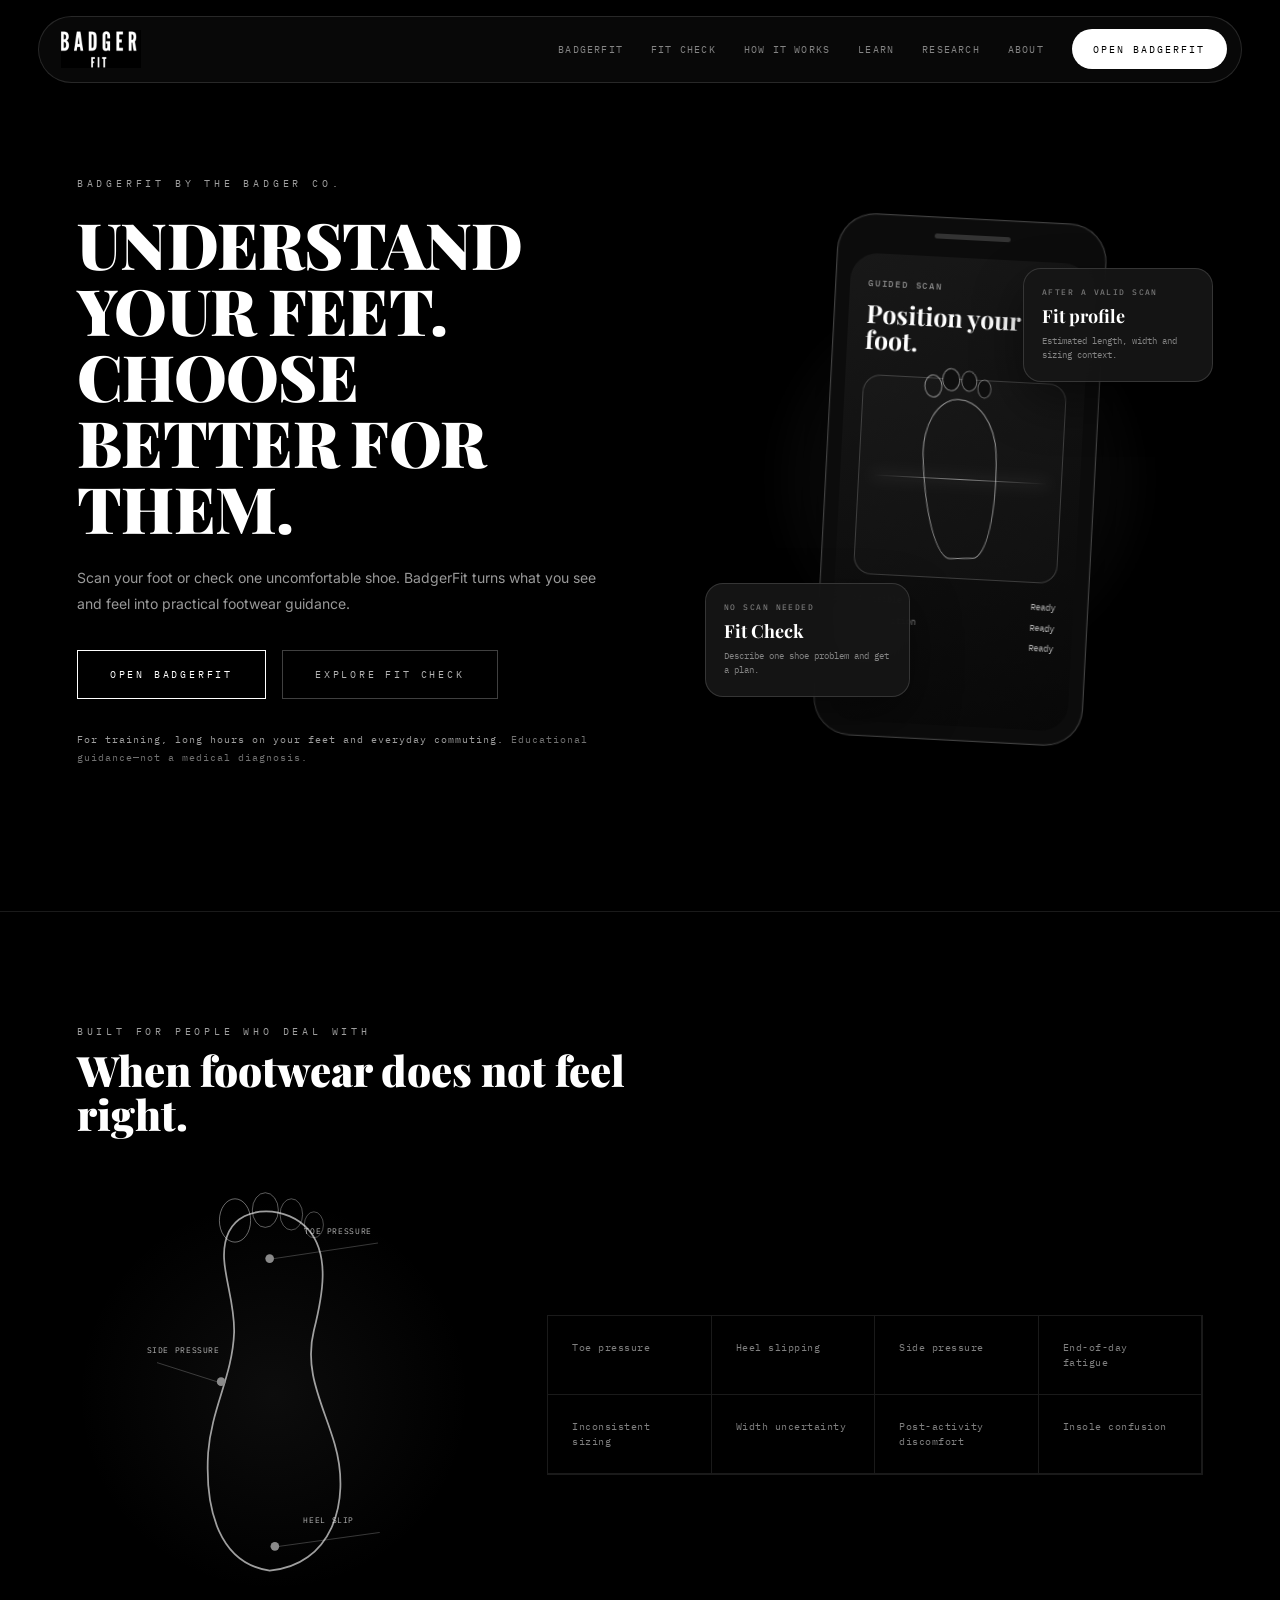
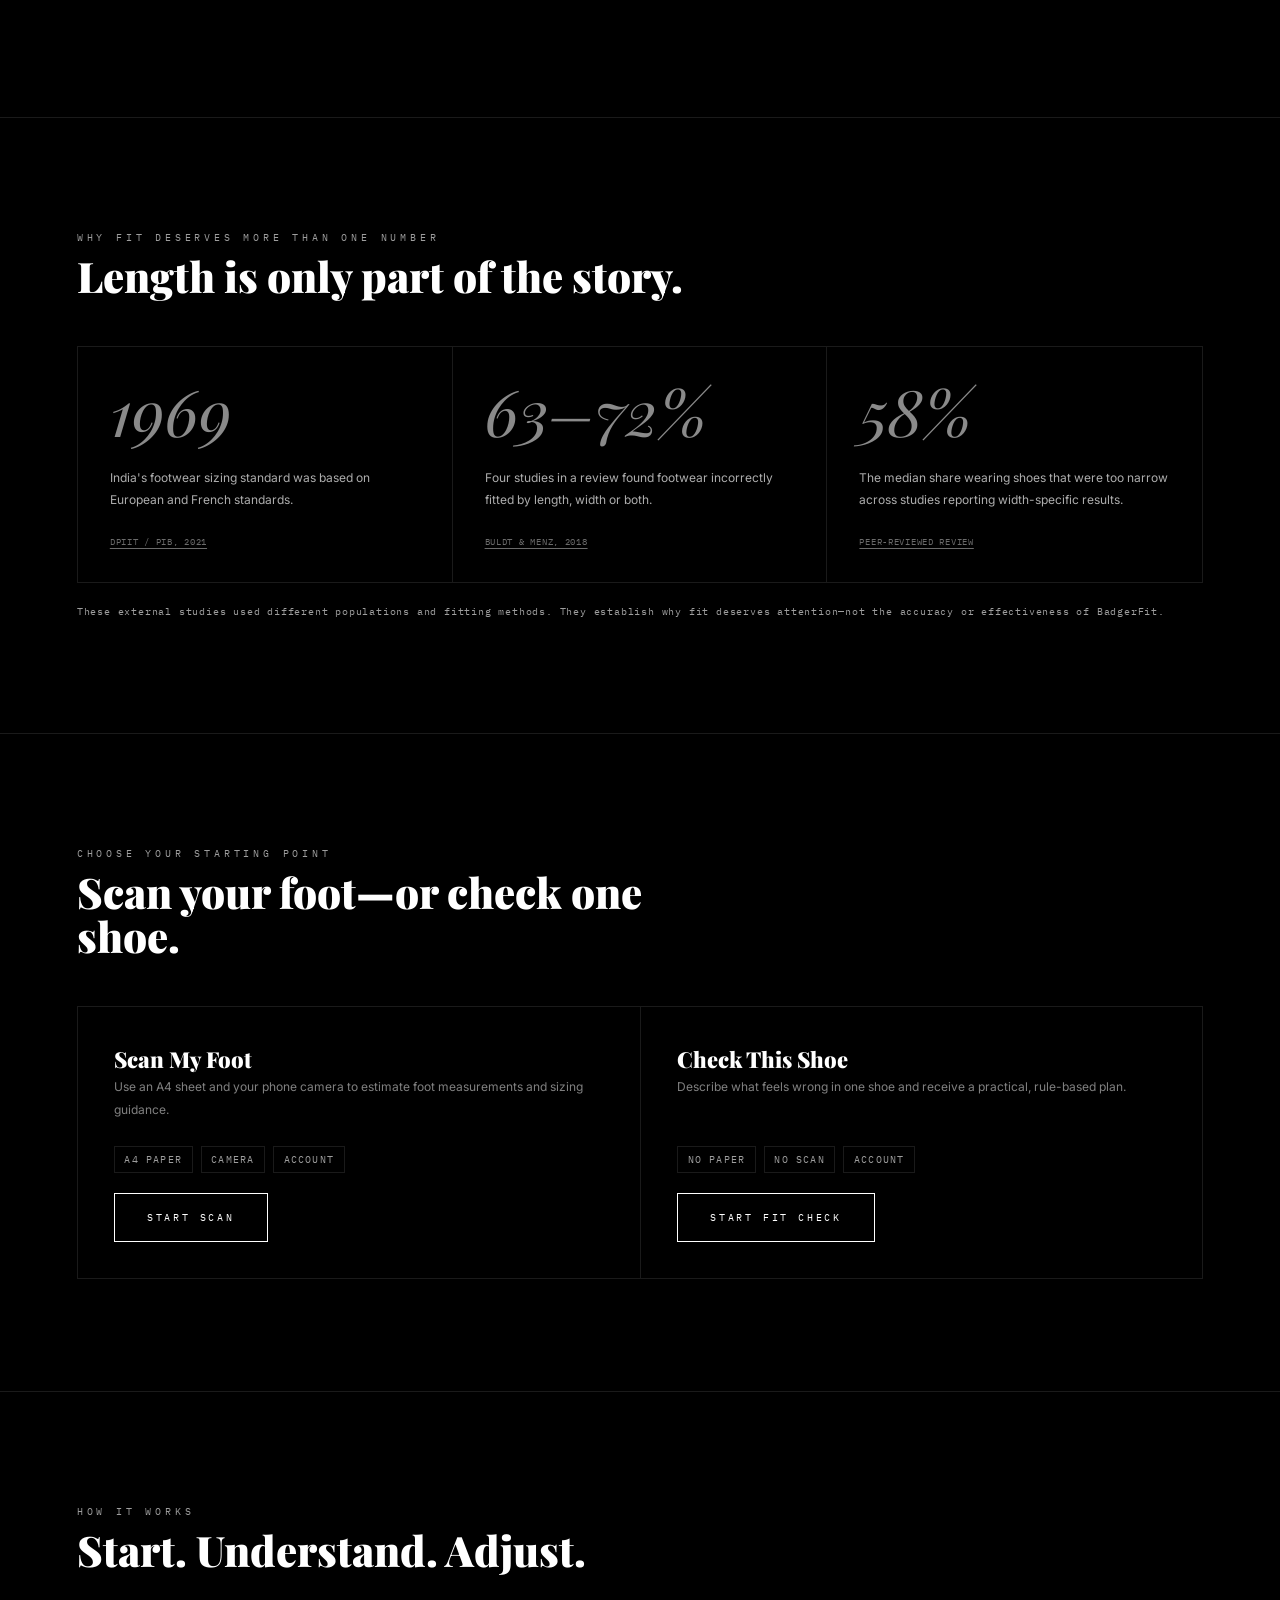
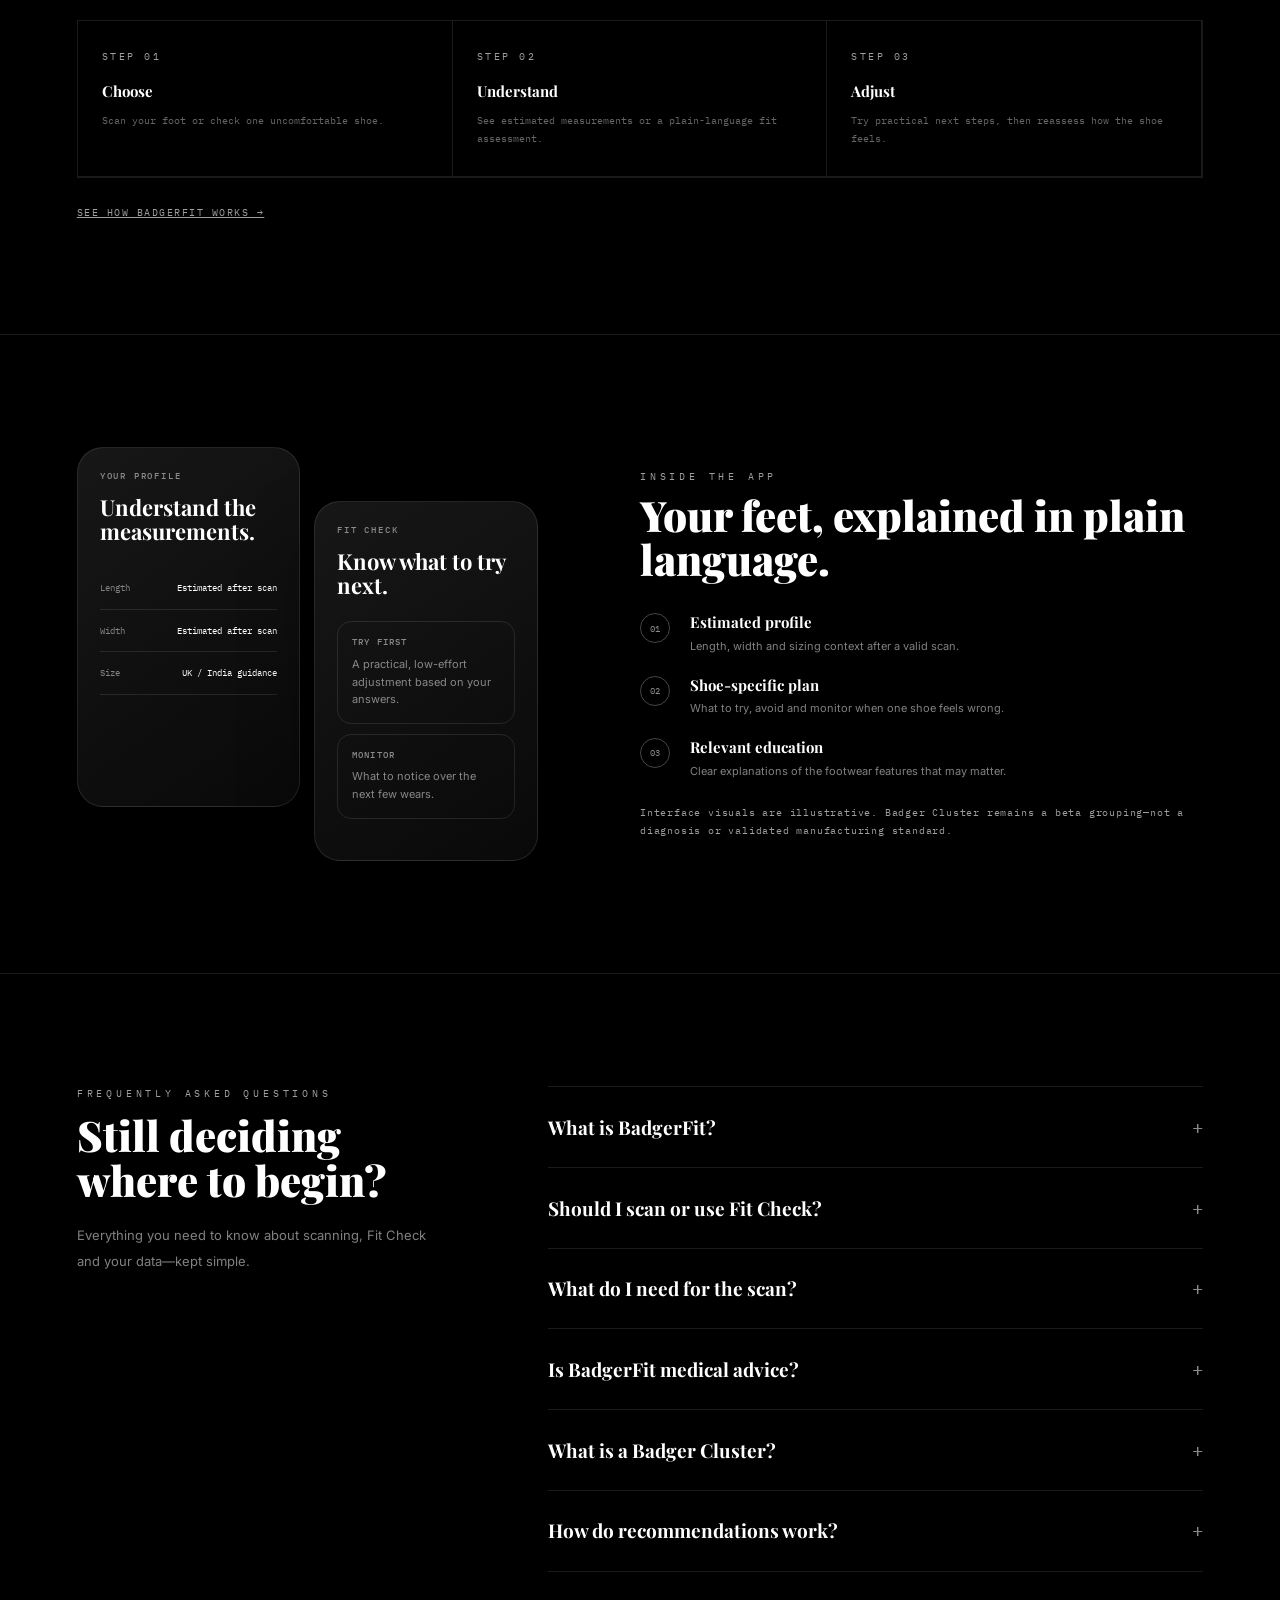
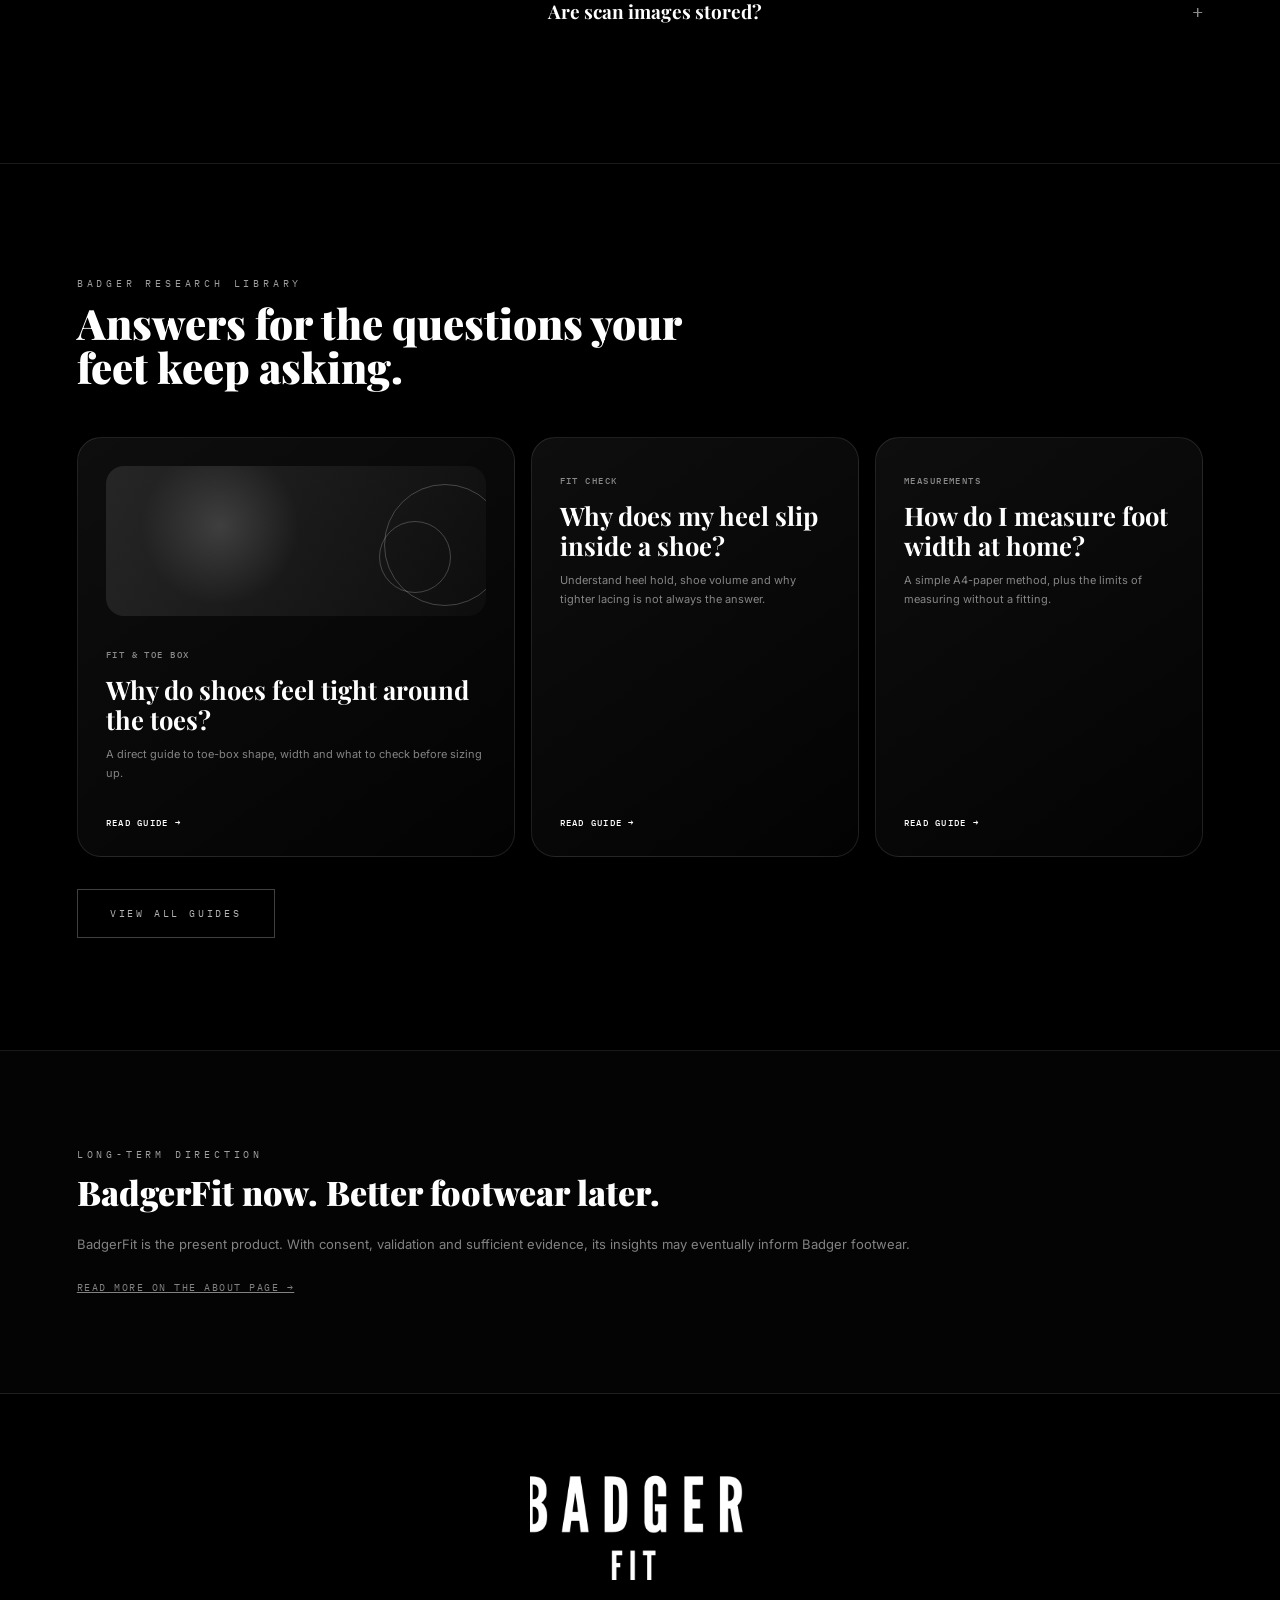
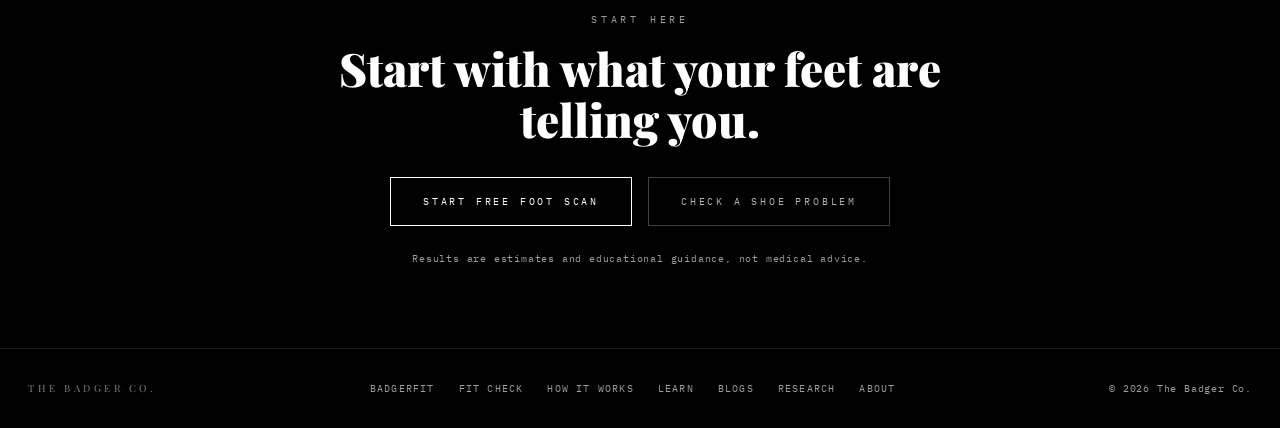
==== index.html @ 1225c96f "Add files via upload" ====
<!DOCTYPE html>
<html lang="en">
<head>
<meta charset="UTF-8">
<meta name="viewport" content="width=device-width, initial-scale=1.0">
<link rel="icon" type="image/png" href="apple-touch-icon.png">
<link rel="apple-touch-icon" href="apple-touch-icon.png">
<title>BadgerFit by The Badger Co. — Understand Your Feet. Choose Better For Them.</title>
<meta name="description" content="BadgerFit helps you scan your foot, check an uncomfortable shoe, and get practical, rule-based fit guidance.">
<meta name="robots" content="index, follow">
<link rel="canonical" href="https://thebadgerco.in/">
<meta property="og:title" content="BadgerFit by The Badger Co. — Understand Your Feet. Choose Better For Them.">
<meta property="og:description" content="Scan your foot, check an uncomfortable shoe and receive practical fit guidance — all from your phone.">
<meta property="og:url" content="https://thebadgerco.in/">
<meta property="og:type" content="website">
<script type="application/ld+json">
{
  "@context":"https://schema.org",
  "@type":"SoftwareApplication",
  "name":"BadgerFit",
  "applicationCategory":"LifestyleApplication",
  "operatingSystem":"Web",
  "url":"https://badger-eight.vercel.app/",
  "description":"A foot-scanning and shoe fit-check tool that provides estimated measurements and educational footwear guidance.",
  "publisher":{"@type":"Organization","name":"The Badger Co.","url":"https://thebadgerco.in/"}
}
</script>
<script type="application/ld+json">
{
  "@context":"https://schema.org",
  "@type":"FAQPage",
  "mainEntity":[
    {"@type":"Question","name":"What is BadgerFit?","acceptedAnswer":{"@type":"Answer","text":"BadgerFit is a foot-scan and shoe Fit Check tool that turns estimated measurements or shoe-specific answers into practical, rule-based footwear guidance."}},
    {"@type":"Question","name":"Should I scan or use Fit Check?","acceptedAnswer":{"@type":"Answer","text":"Scan to build an estimated foot profile. Use Fit Check when one particular shoe feels uncomfortable and you want a focused plan."}},
    {"@type":"Question","name":"What do I need for the BadgerFit scan?","acceptedAnswer":{"@type":"Answer","text":"You need one A4 sheet, a phone camera, suitable lighting and a BadgerFit account."}},
    {"@type":"Question","name":"Is BadgerFit medical advice?","acceptedAnswer":{"@type":"Answer","text":"No. BadgerFit provides educational fit and footwear guidance, not medical advice or diagnosis."}}
  ]
}
</script>
<link rel="preconnect" href="https://fonts.googleapis.com">
<link href="https://fonts.googleapis.com/css2?family=Playfair+Display:ital,wght@0,700;0,900;1,400;1,700&family=IBM+Plex+Mono:wght@300;400;500&family=Inter:wght@300;400;500&display=swap" rel="stylesheet">
<style>
*{box-sizing:border-box;margin:0;padding:0}
:root{--blk:#000;--wht:#fff;--rule:rgba(255,255,255,.1);--muted:rgba(255,255,255,.5);--dim:rgba(255,255,255,.2);--grey:#8A8A8A}
html{scroll-behavior:smooth}
@media (prefers-reduced-motion:reduce){html{scroll-behavior:auto}*{animation-duration:.01ms!important;animation-iteration-count:1!important;transition-duration:.01ms!important}}
body{background:var(--blk);color:var(--wht);font-family:'Inter',sans-serif;overflow-x:hidden;line-height:1.5}
.serif{font-family:'Playfair Display',serif}
.mono{font-family:'IBM Plex Mono',monospace}
.tag{font-family:'IBM Plex Mono',monospace;font-size:10px;letter-spacing:.38em;text-transform:uppercase;color:rgba(255,255,255,.42)}
a{color:inherit}
:focus-visible{outline:1.5px solid var(--grey);outline-offset:3px}
img,svg{max-width:100%}

/* NAV */
nav{position:fixed;top:0;left:0;right:0;z-index:100;display:flex;justify-content:space-between;align-items:center;padding:1.25rem 1.75rem;border-bottom:.5px solid var(--rule);background:rgba(0,0,0,.94);backdrop-filter:blur(8px)}
.nav-logo{font-family:'Playfair Display',serif;font-size:11px;letter-spacing:.4em;text-transform:uppercase;color:var(--wht);text-decoration:none;flex-shrink:0}
.nav-toggle{display:none;background:transparent;border:.5px solid var(--rule);color:var(--wht);font-family:'IBM Plex Mono',monospace;font-size:10px;letter-spacing:.15em;text-transform:uppercase;padding:.55rem .9rem;cursor:pointer}
.nav-panel{display:flex;align-items:center;gap:1.75rem}
.nav-links{display:flex;gap:1.75rem;align-items:center}
.nav-link{font-family:'IBM Plex Mono',monospace;font-size:10px;letter-spacing:.18em;text-transform:uppercase;color:rgba(255,255,255,.5);text-decoration:none;position:relative;transition:color .2s}
.nav-link:hover{color:var(--wht)}
.nav-link::after{content:'';position:absolute;width:0;height:.5px;bottom:-3px;left:0;background:var(--wht);transition:width .3s}
.nav-link:hover::after{width:100%}
.nav-cta{font-family:'IBM Plex Mono',monospace;font-size:10px;letter-spacing:.2em;text-transform:uppercase;color:var(--blk);background:var(--wht);padding:.6rem 1.3rem;text-decoration:none;transition:background .2s,color .2s;white-space:nowrap}
.nav-cta:hover{background:transparent;color:var(--wht);outline:.5px solid var(--wht)}
.nav-close{display:none}
@media(max-width:900px){
  .nav-toggle{display:block}
  .nav-panel{position:fixed;top:0;left:0;right:0;bottom:0;background:#000;flex-direction:column;justify-content:center;align-items:flex-start;padding:6rem 2rem 2rem;gap:2rem;transform:translateX(100%);transition:transform .3s ease;z-index:200}
  .nav-panel.open{transform:translateX(0)}
  .nav-links{flex-direction:column;gap:1.75rem;align-items:flex-start;width:100%}
  .nav-link{font-size:14px}
  .nav-cta{width:100%;text-align:center;padding:1.1rem}
  .nav-close{display:block;position:absolute;top:1.5rem;right:1.75rem;background:none;border:.5px solid var(--rule);color:var(--wht);font-family:'IBM Plex Mono',monospace;font-size:10px;letter-spacing:.15em;padding:.55rem .9rem;cursor:pointer}
}

/* SHARED */
body{padding-top:0}
.sec{padding:5rem 1.75rem;border-bottom:.5px solid var(--rule)}
.sec-hd{display:flex;justify-content:space-between;align-items:flex-start;margin-bottom:3rem;gap:1rem;flex-wrap:wrap}
.sec-title{font-family:'Playfair Display',serif;font-size:clamp(24px,3.6vw,42px);font-weight:900;line-height:1.05;max-width:640px}
.sec-n{font-family:'IBM Plex Mono',monospace;font-size:10px;color:rgba(255,255,255,.25);letter-spacing:.3em;white-space:nowrap}
.body-copy{font-size:13px;color:var(--muted);line-height:2}
.status-pill{display:inline-block;font-family:'IBM Plex Mono',monospace;font-size:10px;letter-spacing:.22em;text-transform:uppercase;border:.5px solid var(--rule);padding:.3rem .7rem;color:rgba(255,255,255,.5)}
.status-pill.beta{border-color:rgba(138,138,138,.4);color:var(--grey)}
.status-pill.planned{border-color:rgba(255,255,255,.15);color:rgba(255,255,255,.35)}
.btn{display:inline-block;font-family:'IBM Plex Mono',monospace;font-size:10px;letter-spacing:.28em;text-transform:uppercase;padding:1rem 2rem;text-decoration:none;transition:background .2s,color .2s;border:.5px solid var(--wht);color:var(--wht);cursor:pointer;background:transparent}
.btn:hover{background:var(--wht);color:var(--blk)}
.btn.ghost{border-color:rgba(255,255,255,.25);color:rgba(255,255,255,.7)}
.btn.ghost:hover{border-color:var(--wht);color:var(--wht);background:transparent}
.disclaimer{font-family:'IBM Plex Mono',monospace;font-size:10px;color:rgba(255,255,255,.32);letter-spacing:.08em;line-height:1.8}

/* HERO */
.hero{padding:11rem clamp(1.5rem,6vw,6rem) 8rem;border-bottom:.5px solid var(--rule);min-height:92vh;display:flex;align-items:center}
.hero-inner{width:100%;max-width:1200px;margin:0 auto;display:grid;grid-template-columns:minmax(0,1.05fr) minmax(340px,.95fr);gap:clamp(3rem,8vw,8rem);align-items:center}
.hero-copy{max-width:720px}
.hero-title{font-family:'Playfair Display',serif;font-size:clamp(32px,6vw,64px);font-weight:900;line-height:1.03;letter-spacing:-.01em;margin:1.25rem 0 1.5rem}
.hero-sub{font-size:14px;color:rgba(255,255,255,.6);line-height:1.9;max-width:560px;margin-bottom:2rem}
.hero-ctas{display:flex;gap:1rem;flex-wrap:wrap;margin-bottom:2rem}
.hero-trust{font-family:'IBM Plex Mono',monospace;font-size:10px;color:rgba(255,255,255,.35);letter-spacing:.1em;margin-bottom:1rem;line-height:1.8}
.hero-note{opacity:.72}
.hero-status{display:flex;gap:.6rem;flex-wrap:wrap;margin-bottom:1.5rem}

/* APP VISUALS */
.phone-stage{position:relative;min-height:530px;display:flex;align-items:center;justify-content:center}
.phone-stage::before{content:'';position:absolute;width:410px;height:410px;border-radius:50%;background:radial-gradient(circle,rgba(138,138,138,.2),rgba(138,138,138,0) 68%);filter:blur(8px)}
.phone{position:relative;width:270px;min-height:520px;border:1px solid rgba(255,255,255,.22);border-radius:38px;background:#0c0c0c;padding:14px;box-shadow:0 35px 90px rgba(0,0,0,.65),inset 0 0 0 1px rgba(255,255,255,.04);transform:rotate(3deg);z-index:2}
.phone::before{content:'';display:block;width:76px;height:5px;border-radius:10px;background:rgba(255,255,255,.16);margin:2px auto 18px}
.screen{min-height:468px;border-radius:27px;background:linear-gradient(160deg,#181818,#080808);padding:24px 18px;overflow:hidden}
.screen-kicker{font:500 9px/1.4 'IBM Plex Mono',monospace;letter-spacing:.2em;text-transform:uppercase;color:var(--grey)}
.screen-title{font:700 25px/1.05 'Playfair Display',serif;margin:10px 0 22px}
.scan-frame{height:200px;border:1px solid rgba(255,255,255,.18);border-radius:18px;display:grid;place-items:center;position:relative;background:rgba(255,255,255,.02)}
.scan-frame::before{content:'';position:absolute;inset:50% 12px auto;height:1px;background:linear-gradient(90deg,transparent,var(--grey),transparent);box-shadow:0 0 16px var(--grey)}
.foot-outline{width:74px;height:160px;border:1px solid rgba(255,255,255,.55);border-radius:48% 52% 35% 35% / 35% 35% 65% 65%;transform:rotate(-4deg);position:relative}
.foot-outline::before{content:'';position:absolute;width:16px;height:21px;border:1px solid rgba(255,255,255,.5);border-radius:50%;top:-26px;left:2px;box-shadow:18px -6px 0 -1px #0f0f0f,18px -6px 0 0 rgba(255,255,255,.45),36px -4px 0 -2px #0f0f0f,36px -4px 0 -1px rgba(255,255,255,.4),51px 4px 0 -3px #0f0f0f,51px 4px 0 -2px rgba(255,255,255,.35)}
.screen-checks{display:grid;gap:8px;margin-top:18px}
.screen-check{display:flex;justify-content:space-between;font:400 9px/1.4 'IBM Plex Mono',monospace;color:rgba(255,255,255,.52)}
.screen-check b{font-weight:400;color:#b5b5b5}
.float-card{position:absolute;z-index:3;background:rgba(22,22,22,.93);border:1px solid rgba(255,255,255,.14);border-radius:18px;padding:18px;box-shadow:0 20px 50px rgba(0,0,0,.45);backdrop-filter:blur(12px)}
.float-card.top{top:54px;right:-10px;width:190px}.float-card.bottom{bottom:48px;left:-12px;width:205px}
.float-label{font:500 8px/1.4 'IBM Plex Mono',monospace;letter-spacing:.18em;text-transform:uppercase;color:rgba(255,255,255,.42);margin-bottom:8px}
.float-value{font:700 18px/1.2 'Playfair Display',serif}.float-note{font:400 9px/1.6 'IBM Plex Mono',monospace;color:rgba(255,255,255,.48);margin-top:6px}
.pain-layout{display:grid;grid-template-columns:.75fr 1.25fr;gap:clamp(2rem,6vw,6rem);align-items:center}
.foot-map{min-height:420px;display:grid;place-items:center;border-radius:28px;background:radial-gradient(circle at center,rgba(138,138,138,.09),transparent 68%);position:relative}
.foot-map svg{width:min(260px,80%);height:auto;overflow:visible}.pain-dot{fill:var(--grey)}.pain-line{stroke:rgba(255,255,255,.25);stroke-width:1}.pain-text{fill:rgba(255,255,255,.7);font:9px 'IBM Plex Mono',monospace;letter-spacing:.08em;text-transform:uppercase}
.app-story{display:grid;grid-template-columns:.9fr 1.1fr;gap:clamp(3rem,8vw,8rem);align-items:center}
.app-screens{display:grid;grid-template-columns:1fr 1fr;gap:14px;align-items:start}
.mini-screen{border:1px solid var(--rule);border-radius:26px;background:linear-gradient(145deg,#171717,#090909);padding:22px;min-height:360px;box-shadow:0 30px 70px rgba(0,0,0,.35)}
.mini-screen:nth-child(2){margin-top:54px}.mini-screen h3{font:700 22px/1.1 'Playfair Display',serif;margin:12px 0 24px}.metric{padding:14px 0;border-bottom:1px solid var(--rule);display:flex;justify-content:space-between;gap:1rem;font:400 9px/1.5 'IBM Plex Mono',monospace;color:rgba(255,255,255,.48)}.metric strong{color:#fff;font-weight:400}.fit-plan{padding:14px;border:1px solid var(--rule);border-radius:14px;margin-top:10px}.fit-plan b{display:block;font:500 9px/1.4 'IBM Plex Mono',monospace;color:var(--grey);text-transform:uppercase;letter-spacing:.12em;margin-bottom:7px}.fit-plan p{font-size:11px;color:var(--muted);line-height:1.6}
.story-list{display:grid;gap:1.25rem;margin-top:2rem}.story-item{display:grid;grid-template-columns:34px 1fr;gap:1rem;align-items:start}.story-num{width:30px;height:30px;border:1px solid rgba(138,138,138,.5);border-radius:50%;display:grid;place-items:center;font:9px 'IBM Plex Mono',monospace;color:var(--grey)}.story-item h3{font:700 15px/1.2 'Playfair Display',serif;margin-bottom:.35rem}.story-item p{font-size:11px;color:var(--muted);line-height:1.7}
.evidence-grid{display:grid;grid-template-columns:repeat(3,1fr);border:.5px solid var(--rule)}
.evidence-card{padding:2rem;border-right:.5px solid var(--rule);min-height:220px;display:flex;flex-direction:column;justify-content:space-between;gap:1.5rem}
.evidence-card:last-child{border-right:none}.evidence-number{font:italic 400 clamp(38px,5vw,66px)/1 'Playfair Display',serif;color:var(--grey)}
.evidence-card p{font-size:12px;line-height:1.8;color:rgba(255,255,255,.68)}.evidence-source{font:400 9px/1.7 'IBM Plex Mono',monospace;letter-spacing:.08em;text-transform:uppercase;color:rgba(255,255,255,.42)}
.evidence-source a{text-underline-offset:3px}.evidence-note{margin-top:1.25rem;max-width:760px}
.faq-shell{display:grid;grid-template-columns:.72fr 1.28fr;gap:clamp(3rem,8vw,8rem);align-items:start}.faq-intro{position:sticky;top:8rem}.faq-intro p{max-width:360px;margin-top:1.25rem}
.blog-grid{display:grid;grid-template-columns:1.2fr .9fr .9fr;gap:1rem}.blog-card{min-height:330px;border:1px solid var(--rule);border-radius:24px;padding:1.75rem;display:flex;flex-direction:column;justify-content:space-between;text-decoration:none;overflow:hidden;position:relative;background:linear-gradient(145deg,rgba(255,255,255,.055),rgba(255,255,255,.01))}.blog-card:first-child{min-height:420px}.blog-art{height:150px;border-radius:18px;background:radial-gradient(circle at 30% 40%,rgba(138,138,138,.3),transparent 28%),linear-gradient(120deg,#262626,#0d0d0d);position:relative;overflow:hidden;margin-bottom:1.5rem}.blog-art::before,.blog-art::after{content:'';position:absolute;border:1px solid rgba(255,255,255,.22);border-radius:50%}.blog-art::before{width:120px;height:120px;right:-20px;top:18px}.blog-art::after{width:70px;height:70px;right:35px;top:55px}.blog-type{font:500 9px/1.4 'IBM Plex Mono',monospace;letter-spacing:.16em;text-transform:uppercase;color:var(--grey)}.blog-card h3{font:700 clamp(18px,2vw,28px)/1.15 'Playfair Display',serif;margin:.7rem 0}.blog-card p{font-size:11px;color:var(--muted);line-height:1.7}.blog-link{font:500 9px 'IBM Plex Mono',monospace;letter-spacing:.14em;text-transform:uppercase;margin-top:1.5rem}

/* GRIDS */
.two-way-grid{display:grid;grid-template-columns:1fr 1fr;gap:0;border:.5px solid var(--rule)}
.way-card{padding:2.25rem;display:flex;flex-direction:column;justify-content:space-between;gap:1.5rem}
.way-card+.way-card{border-left:.5px solid var(--rule)}
.way-title{font-family:'Playfair Display',serif;font-size:22px;font-weight:900}
.way-body{font-size:12px;color:var(--muted);line-height:1.9}
.way-labels{display:flex;gap:.5rem;flex-wrap:wrap}
.way-label{font-family:'IBM Plex Mono',monospace;font-size:10px;letter-spacing:.12em;text-transform:uppercase;color:rgba(255,255,255,.32);border:.5px solid var(--rule);padding:.3rem .6rem}

.audience-grid{display:grid;grid-template-columns:repeat(3,1fr);border:.5px solid var(--rule)}
.aud-card{padding:2rem;border-right:.5px solid var(--rule);border-bottom:.5px solid var(--rule)}
.aud-card:nth-child(3){border-right:none}
.aud-title{font-family:'Playfair Display',serif;font-size:17px;font-weight:700;margin-bottom:1rem}
.aud-body{font-family:'IBM Plex Mono',monospace;font-size:10.5px;color:rgba(255,255,255,.42);line-height:1.9}

.problem-grid{display:grid;grid-template-columns:repeat(4,1fr);border:.5px solid var(--rule)}
.prob-cell{padding:1.5rem;border-right:.5px solid var(--rule);border-bottom:.5px solid var(--rule);font-family:'IBM Plex Mono',monospace;font-size:10px;letter-spacing:.05em;color:rgba(255,255,255,.5)}

.flow{display:grid;grid-template-columns:repeat(4,1fr);border:.5px solid var(--rule)}
.process-flow{grid-template-columns:repeat(3,1fr)}
.fc{padding:1.75rem 1.5rem;border-right:.5px solid var(--rule);border-bottom:.5px solid var(--rule)}
.fn{font-family:'IBM Plex Mono',monospace;font-size:10px;color:rgba(255,255,255,.25);letter-spacing:.25em;margin-bottom:1rem}
.ft2{font-family:'Playfair Display',serif;font-size:15px;font-weight:700;margin-bottom:.6rem}
.fs{font-family:'IBM Plex Mono',monospace;font-size:10px;color:rgba(255,255,255,.4);line-height:1.8}

.profile-card{border:.5px solid var(--rule)}
.profile-hd{padding:1.25rem 1.75rem;border-bottom:.5px solid var(--rule);display:flex;justify-content:space-between;align-items:center;flex-wrap:wrap;gap:.5rem}
.profile-grid{display:grid;grid-template-columns:1fr 1fr}
.pf-row{padding:1rem 1.75rem;border-bottom:.5px solid rgba(255,255,255,.07);border-right:.5px solid rgba(255,255,255,.07);display:flex;justify-content:space-between;align-items:baseline;gap:.5rem}
.pf-key{font-family:'IBM Plex Mono',monospace;font-size:10px;color:rgba(255,255,255,.35);letter-spacing:.1em;text-transform:uppercase}
.pf-val{font-family:'IBM Plex Mono',monospace;font-size:10.5px;color:var(--wht);text-align:right}
.pf-tag{font-family:'IBM Plex Mono',monospace;font-size:10px;color:rgba(255,255,255,.3);letter-spacing:.08em;display:block;margin-top:.15rem}

.check-list{display:flex;flex-direction:column;border:.5px solid var(--rule)}
.check-row{display:grid;grid-template-columns:160px 1fr;border-bottom:.5px solid var(--rule)}
.check-row:last-child{border-bottom:none}
.check-label{padding:1rem 1.5rem;border-right:.5px solid var(--rule);font-family:'IBM Plex Mono',monospace;font-size:10px;letter-spacing:.15em;text-transform:uppercase;color:rgba(255,255,255,.4)}
.check-val{padding:1rem 1.5rem;font-size:11px;color:rgba(255,255,255,.6)}

.guide-grid{display:grid;grid-template-columns:repeat(4,1fr);border:.5px solid var(--rule)}
.guide-cell{padding:1.5rem;border-right:.5px solid var(--rule);border-bottom:.5px solid var(--rule)}
.guide-title{font-family:'Playfair Display',serif;font-size:13px;font-weight:700;margin-bottom:.5rem}
.guide-body{font-family:'IBM Plex Mono',monospace;font-size:10px;color:rgba(255,255,255,.4);line-height:1.7}

.journal-two{display:grid;grid-template-columns:1fr 1fr;border:.5px solid var(--rule)}
.journal-col{padding:2rem;border-right:.5px solid var(--rule);border-bottom:.5px solid var(--rule)}
.journal-label{font-family:'IBM Plex Mono',monospace;font-size:10px;color:rgba(255,255,255,.35);letter-spacing:.25em;text-transform:uppercase;margin-bottom:1rem}
.journal-item{font-family:'IBM Plex Mono',monospace;font-size:10px;color:rgba(255,255,255,.5);padding:.6rem 0;border-bottom:.5px solid rgba(255,255,255,.06)}
.journal-item:last-child{border-bottom:none}

.learn-grid{display:grid;grid-template-columns:repeat(4,1fr);border:.5px solid var(--rule)}
.learn-cell{padding:1.5rem;border-right:.5px solid var(--rule);border-bottom:.5px solid var(--rule)}
.learn-title{font-family:'Playfair Display',serif;font-size:13px;font-weight:700;line-height:1.4}

/* FAQ */
.faq-list{border-top:.5px solid var(--rule)}
.faq-item{border-bottom:.5px solid var(--rule)}
.faq-item:last-child{border-bottom:none}
.faq-item summary{list-style:none;display:flex;justify-content:space-between;align-items:center;gap:1rem;padding:1.6rem 0;cursor:pointer;font-family:'Playfair Display',serif;font-size:clamp(15px,1.5vw,19px);font-weight:700}
.faq-item summary::-webkit-details-marker{display:none}
.faq-item summary::after{content:'+';font-family:'IBM Plex Mono',monospace;color:var(--grey);font-weight:400}
.faq-item[open] summary::after{content:'–'}
.faq-answer{max-width:700px;padding:0 3rem 1.6rem 0;font-size:12px;color:var(--muted);line-height:1.9}

.priv-ledger{border:.5px solid var(--rule)}
.priv-row{display:flex;justify-content:space-between;align-items:center;padding:1rem 1.5rem;border-bottom:.5px solid var(--rule);gap:1rem;flex-wrap:wrap}
.priv-row:last-child{border-bottom:none}
.priv-key{font-family:'Playfair Display',serif;font-size:13px}
.priv-val{font-family:'IBM Plex Mono',monospace;font-size:10px;color:rgba(255,255,255,.4);letter-spacing:.08em;text-align:right}

.future-block{padding:3.5rem 1.75rem;border-bottom:.5px solid var(--rule);background:rgba(255,255,255,.015)}
.future-inner{max-width:640px}
.future-list{display:flex;flex-wrap:wrap;gap:.5rem;margin-top:1.5rem}
.future-chip{font-family:'IBM Plex Mono',monospace;font-size:10px;letter-spacing:.1em;text-transform:uppercase;border:.5px solid var(--rule);padding:.4rem .8rem;color:rgba(255,255,255,.4)}

.final-cta{padding:5rem 1.75rem;text-align:center}
.brand-signature{width:220px;height:106px;margin:0 auto 2rem;background:url('bflogo.png') center/390px 488px no-repeat}
.final-title{font-family:'Playfair Display',serif;font-size:clamp(26px,4.5vw,46px);font-weight:900;line-height:1.1;margin-bottom:2rem;max-width:700px;margin-left:auto;margin-right:auto}
.final-ctas{display:flex;gap:1rem;justify-content:center;flex-wrap:wrap;margin-bottom:1.5rem}

footer{padding:2rem 1.75rem;display:flex;justify-content:space-between;align-items:center;border-top:.5px solid var(--rule);flex-wrap:wrap;gap:1rem}
.ft-logo{font-family:'Playfair Display',serif;font-size:10px;letter-spacing:.35em;text-transform:uppercase;color:var(--muted)}
.ft-links{display:flex;gap:1.5rem;flex-wrap:wrap}
.ft-link{font-family:'IBM Plex Mono',monospace;font-size:10px;letter-spacing:.12em;text-transform:uppercase;color:rgba(255,255,255,.3);text-decoration:none;transition:color .2s}
.ft-link:hover{color:var(--wht)}
.ft-copy{font-family:'IBM Plex Mono',monospace;font-size:10px;color:rgba(255,255,255,.2);letter-spacing:.08em}

.reveal{opacity:1;transform:none}
.js-reveal .reveal{opacity:0;transform:translateY(14px);transition:opacity .8s ease,transform .8s ease}
.js-reveal .reveal.vis{opacity:1;transform:none}

@media(max-width:900px){
  .hero{padding-top:9rem}.hero-inner,.pain-layout,.app-story,.faq-shell,.blog-grid,.evidence-grid,.two-way-grid,.audience-grid,.problem-grid,.flow,.profile-grid,.guide-grid,.journal-two,.learn-grid{grid-template-columns:1fr}
  .phone-stage{min-height:500px}.float-card.top{right:0}.float-card.bottom{left:0}.faq-intro{position:static}.mini-screen:nth-child(2){margin-top:0}.blog-card,.blog-card:first-child{min-height:320px}
  .way-card+.way-card{border-left:none;border-top:.5px solid var(--rule)}
  .aud-card,.fc,.journal-col,.prob-cell,.guide-cell,.learn-cell,.pf-row{border-right:none!important}
  .check-row{grid-template-columns:1fr}
  .check-label{border-right:none;border-bottom:.5px solid var(--rule)}
  .evidence-card{border-right:none;border-bottom:.5px solid var(--rule);min-height:0}.evidence-card:last-child{border-bottom:none}
}
@media(max-width:560px){.phone{width:235px;min-height:480px}.screen{min-height:428px}.float-card{transform:scale(.86)}.float-card.top{right:-18px}.float-card.bottom{left:-18px}.app-screens{grid-template-columns:1fr}.mini-screen{min-height:300px}}

/* Accessibility refinements */
.nav-toggle,.nav-close{min-width:44px;min-height:44px}
.tag,.sec-n,.disclaimer,.ft-link,.ft-copy,.status-pill.planned,.cat-status,.pf-note,.pf-tag,.way-label,.hero-trust,.fn,.journal-label,.priv-val,.aud-body,.guide-body,.future-chip,.check-label,.flow-arrow,.h-arrow,.val-body{color:rgba(255,255,255,.62)}
/* Premium floating navigation and generous rhythm */
.sec{padding:7rem clamp(1.5rem,6vw,6rem)}
.sec>*{max-width:1200px;margin-left:auto;margin-right:auto}
.future-block{padding:6rem clamp(1.5rem,6vw,6rem)}
.future-inner{max-width:1200px;margin:0 auto}
@media(min-width:901px){nav{top:1rem;left:clamp(1rem,3vw,2.5rem);right:clamp(1rem,3vw,2.5rem);max-width:1280px;margin:0 auto;padding:.78rem .85rem .78rem 1.35rem;border:1px solid rgba(255,255,255,.13);border-radius:999px;background:rgba(10,10,10,.84);box-shadow:0 16px 48px rgba(0,0,0,.28)}.nav-link{letter-spacing:.12em}.nav-cta{padding:.78rem 1.35rem;border-radius:999px}}
@media(max-width:900px){.nav-panel{visibility:hidden}.nav-panel.open{visibility:visible}.nav-link{min-height:44px;display:flex;align-items:center}.ft-link{min-height:44px;display:inline-flex;align-items:center}}
@media(max-width:900px){nav{top:.75rem;left:.75rem;right:.75rem;padding:.7rem 1rem;border:1px solid rgba(255,255,255,.13);border-radius:16px;background:rgba(10,10,10,.92)}.nav-panel{border-radius:0}.sec{padding:5rem 1.5rem}}
@media(prefers-reduced-motion:reduce){html{scroll-behavior:auto!important}}
/* Official BadgerFit logo */
.nav-logo{display:block;width:80px;height:38px;flex:0 0 80px;background:url("apple-touch-icon.png") center/135px 135px no-repeat;font-size:0!important;letter-spacing:0!important;overflow:hidden}
</style>
</head>
<body>

<nav>
  <a href="index.html" class="nav-logo serif" aria-label="BadgerFit home">BadgerFit</a>
  <button id="navToggle" class="nav-toggle mono" aria-expanded="false" aria-controls="navPanel" aria-label="Open navigation menu">Menu</button>
  <div id="navPanel" class="nav-panel">
    <button id="navClose" class="nav-close mono" aria-label="Close navigation menu">Close ✕</button>
    <div class="nav-links">
      <a href="badgerfit.html" class="nav-link mono">BadgerFit</a>
      <a href="fit-check.html" class="nav-link mono">Fit Check</a>
      <a href="how-it-works.html" class="nav-link mono">How It Works</a>
      <a href="learn.html" class="nav-link mono">Learn</a>
      <a href="research.html" class="nav-link mono">Research</a>
      <a href="about.html" class="nav-link mono">About</a>
    </div>
    <a href="https://badger-eight.vercel.app/" class="nav-cta mono">Open BadgerFit</a>
  </div>
</nav>

<!-- 1. HERO -->
<section class="hero">
  <div class="hero-inner">
    <div class="hero-copy">
      <div class="tag">BadgerFit by The Badger Co.</div>
      <h1 class="hero-title serif">UNDERSTAND YOUR FEET.<br>CHOOSE BETTER FOR THEM.</h1>
      <p class="hero-sub">Scan your foot or check one uncomfortable shoe. BadgerFit turns what you see and feel into practical footwear guidance.</p>
      <div class="hero-ctas">
        <a href="https://badger-eight.vercel.app/" class="btn mono">Open BadgerFit</a>
        <a href="fit-check.html" class="btn ghost mono">Explore Fit Check</a>
      </div>
      <p class="hero-trust mono">For training, long hours on your feet and everyday commuting. <span class="hero-note">Educational guidance—not a medical diagnosis.</span></p>
    </div>
    <div class="phone-stage" aria-label="Illustrative preview of the BadgerFit scan interface">
      <div class="float-card top"><div class="float-label">After a valid scan</div><div class="float-value">Fit profile</div><div class="float-note">Estimated length, width and sizing context.</div></div>
      <div class="phone"><div class="screen"><div class="screen-kicker">Guided scan</div><div class="screen-title">Position your foot.</div><div class="scan-frame"><div class="foot-outline"></div></div><div class="screen-checks"><div class="screen-check"><span>A4 visible</span><b>Ready</b></div><div class="screen-check"><span>Foot position</span><b>Ready</b></div><div class="screen-check"><span>Lighting</span><b>Ready</b></div></div></div></div>
      <div class="float-card bottom"><div class="float-label">No scan needed</div><div class="float-value">Fit Check</div><div class="float-note">Describe one shoe problem and get a plan.</div></div>
    </div>
  </div>
</section>

<!-- 2. PAIN POINTS -->
<section class="sec reveal">
  <div class="sec-hd">
    <div><div class="tag" style="margin-bottom:.6rem">Built For People Who Deal With</div><h2 class="sec-title serif">When footwear does not feel right.</h2></div>
  </div>
  <div class="pain-layout">
    <div class="foot-map" aria-label="Illustration showing common shoe discomfort areas">
      <svg viewBox="0 0 300 470" role="img" aria-labelledby="painMapTitle"><title id="painMapTitle">Common footwear pressure and slipping areas</title>
        <path d="M145 438 C88 430 70 370 74 302 C78 250 102 214 104 163 C105 118 82 80 98 47 C114 15 166 17 190 45 C215 74 206 121 196 161 C184 209 207 247 220 292 C240 361 215 432 145 438Z" fill="none" stroke="rgba(255,255,255,.62)" stroke-width="2"/>
        <ellipse cx="105" cy="34" rx="18" ry="25" fill="none" stroke="rgba(255,255,255,.48)"/><ellipse cx="140" cy="22" rx="15" ry="20" fill="none" stroke="rgba(255,255,255,.42)"/><ellipse cx="170" cy="27" rx="13" ry="18" fill="none" stroke="rgba(255,255,255,.38)"/><ellipse cx="196" cy="39" rx="11" ry="15" fill="none" stroke="rgba(255,255,255,.34)"/>
        <circle class="pain-dot" cx="145" cy="78" r="5"/><line class="pain-line" x1="150" y1="78" x2="270" y2="60"/><text class="pain-text" x="185" y="50">Toe pressure</text>
        <circle class="pain-dot" cx="89" cy="220" r="5"/><line class="pain-line" x1="84" y1="220" x2="15" y2="198"/><text class="pain-text" x="3" y="187">Side pressure</text>
        <circle class="pain-dot" cx="151" cy="410" r="5"/><line class="pain-line" x1="156" y1="410" x2="272" y2="394"/><text class="pain-text" x="184" y="383">Heel slip</text>
      </svg>
    </div>
    <div class="problem-grid">
      <div class="prob-cell">Toe pressure</div><div class="prob-cell">Heel slipping</div><div class="prob-cell">Side pressure</div><div class="prob-cell">End-of-day fatigue</div><div class="prob-cell">Inconsistent sizing</div><div class="prob-cell">Width uncertainty</div><div class="prob-cell">Post-activity discomfort</div><div class="prob-cell">Insole confusion</div>
    </div>
  </div>
</section>

<!-- 3. EVIDENCE -->
<section class="sec reveal">
  <div class="sec-hd">
    <div><div class="tag" style="margin-bottom:.6rem">Why Fit Deserves More Than One Number</div><h2 class="sec-title serif">Length is only part of the story.</h2></div>
  </div>
  <div class="evidence-grid">
    <article class="evidence-card"><div class="evidence-number">1969</div><p>India's footwear sizing standard was based on European and French standards.</p><div class="evidence-source"><a href="https://www.pib.gov.in/PressReleasePage.aspx?PRID=1780053">DPIIT / PIB, 2021</a></div></article>
    <article class="evidence-card"><div class="evidence-number">63–72%</div><p>Four studies in a review found footwear incorrectly fitted by length, width or both.</p><div class="evidence-source"><a href="https://pmc.ncbi.nlm.nih.gov/articles/PMC6064070/">Buldt &amp; Menz, 2018</a></div></article>
    <article class="evidence-card"><div class="evidence-number">58%</div><p>The median share wearing shoes that were too narrow across studies reporting width-specific results.</p><div class="evidence-source"><a href="https://pmc.ncbi.nlm.nih.gov/articles/PMC6064070/">Peer-reviewed review</a></div></article>
  </div>
  <p class="disclaimer evidence-note">These external studies used different populations and fitting methods. They establish why fit deserves attention—not the accuracy or effectiveness of BadgerFit.</p>
</section>

<!-- 4. TWO WAYS -->
<section class="sec reveal">
  <div class="sec-hd">
    <div><div class="tag" style="margin-bottom:.6rem">Choose Your Starting Point</div><h2 class="sec-title serif">Scan your foot—or check one shoe.</h2></div>
  </div>
  <div class="two-way-grid">
    <div class="way-card">
      <div><div class="way-title serif">Scan My Foot</div><p class="way-body">Use an A4 sheet and your phone camera to estimate foot measurements and sizing guidance.</p></div>
      <div><div class="way-labels" style="margin-bottom:1.25rem"><span class="way-label mono">A4 paper</span><span class="way-label mono">Camera</span><span class="way-label mono">Account</span></div><a href="https://badger-eight.vercel.app/" class="btn mono">Start Scan</a></div>
    </div>
    <div class="way-card">
      <div><div class="way-title serif">Check This Shoe</div><p class="way-body">Describe what feels wrong in one shoe and receive a practical, rule-based plan.</p></div>
      <div><div class="way-labels" style="margin-bottom:1.25rem"><span class="way-label mono">No paper</span><span class="way-label mono">No scan</span><span class="way-label mono">Account</span></div><a href="fit-check.html" class="btn mono">Start Fit Check</a></div>
    </div>
  </div>
</section>

<!-- 4. HOW IT WORKS -->
<section class="sec reveal">
  <div class="sec-hd">
    <div><div class="tag" style="margin-bottom:.6rem">How It Works</div><h2 class="sec-title serif">Start. Understand. Adjust.</h2></div>
  </div>
  <div class="flow process-flow">
    <div class="fc"><div class="fn mono">STEP 01</div><div class="ft2 serif">Choose</div><p class="fs mono">Scan your foot or check one uncomfortable shoe.</p></div>
    <div class="fc"><div class="fn mono">STEP 02</div><div class="ft2 serif">Understand</div><p class="fs mono">See estimated measurements or a plain-language fit assessment.</p></div>
    <div class="fc"><div class="fn mono">STEP 03</div><div class="ft2 serif">Adjust</div><p class="fs mono">Try practical next steps, then reassess how the shoe feels.</p></div>
  </div>
  <p style="margin-top:1.25rem"><a href="how-it-works.html" class="mono" style="font-size:10px;letter-spacing:.15em;text-transform:uppercase;color:rgba(255,255,255,.62)">See how BadgerFit works →</a></p>
</section>

<!-- 5. WHAT YOU GET -->
<section class="sec reveal" id="profile">
  <div class="app-story">
    <div class="app-screens" aria-label="Illustrative BadgerFit result screens">
      <div class="mini-screen"><div class="screen-kicker">Your profile</div><h3>Understand the measurements.</h3><div class="metric"><span>Length</span><strong>Estimated after scan</strong></div><div class="metric"><span>Width</span><strong>Estimated after scan</strong></div><div class="metric"><span>Size</span><strong>UK / India guidance</strong></div></div>
      <div class="mini-screen"><div class="screen-kicker">Fit Check</div><h3>Know what to try next.</h3><div class="fit-plan"><b>Try first</b><p>A practical, low-effort adjustment based on your answers.</p></div><div class="fit-plan"><b>Monitor</b><p>What to notice over the next few wears.</p></div></div>
    </div>
    <div>
      <div class="tag" style="margin-bottom:.6rem">Inside The App</div><h2 class="sec-title serif">Your feet, explained in plain language.</h2>
      <div class="story-list">
        <div class="story-item"><span class="story-num">01</span><div><h3>Estimated profile</h3><p>Length, width and sizing context after a valid scan.</p></div></div>
        <div class="story-item"><span class="story-num">02</span><div><h3>Shoe-specific plan</h3><p>What to try, avoid and monitor when one shoe feels wrong.</p></div></div>
        <div class="story-item"><span class="story-num">03</span><div><h3>Relevant education</h3><p>Clear explanations of the footwear features that may matter.</p></div></div>
      </div>
      <p class="disclaimer" style="margin-top:1.5rem">Interface visuals are illustrative. Badger Cluster remains a beta grouping—not a diagnosis or validated manufacturing standard.</p>
    </div>
  </div>
</section>

<!-- 6. FAQ -->
<section class="sec reveal">
  <div class="faq-shell">
    <div class="faq-intro"><div class="tag" style="margin-bottom:.75rem">Frequently Asked Questions</div><h2 class="sec-title serif">Still deciding where to begin?</h2><p class="body-copy">Everything you need to know about scanning, Fit Check and your data—kept simple.</p></div>
    <div class="faq-list">
    <details class="faq-item"><summary>What is BadgerFit?</summary><div class="faq-answer">A foot-scan and shoe Fit Check tool that turns measurements or shoe-specific answers into practical, rule-based guidance.</div></details>
    <details class="faq-item"><summary>Should I scan or use Fit Check?</summary><div class="faq-answer">Scan to build an estimated foot profile. Use Fit Check when one particular shoe feels uncomfortable and you want a focused plan.</div></details>
    <details class="faq-item"><summary>What do I need for the scan?</summary><div class="faq-answer">One A4 sheet, a phone camera, suitable lighting and a BadgerFit account.</div></details>
    <details class="faq-item"><summary>Is BadgerFit medical advice?</summary><div class="faq-answer">No. It provides educational fit and footwear guidance. Persistent, severe or unusual discomfort should be assessed by an appropriate healthcare professional.</div></details>
    <details class="faq-item"><summary>What is a Badger Cluster?</summary><div class="faq-answer">A beta grouping based on available width and arch information. Its boundaries are still being evaluated.</div></details>
    <details class="faq-item"><summary>How do recommendations work?</summary><div class="faq-answer">Rules connect your scan results or Fit Check answers to practical suggestions and relevant education. Some product links may be affiliate links and will be clearly identified.</div></details>
    <details class="faq-item"><summary>Are scan images stored?</summary><div class="faq-answer">Successful scan images are processed temporarily and are not retained. Failed-scan diagnostic information is stored only with separate opt-in consent.</div></details>
    </div>
  </div>
</section>

<!-- 7. BLOGS -->
<section class="sec reveal">
  <div class="sec-hd"><div><div class="tag" style="margin-bottom:.6rem">Badger Research Library</div><h2 class="sec-title serif">Answers for the questions your feet keep asking.</h2></div></div>
  <div class="blog-grid">
    <a class="blog-card" href="blog-toe-box-pressure.html"><div><div class="blog-art"></div><span class="blog-type">Fit &amp; Toe Box</span><h3>Why do shoes feel tight around the toes?</h3><p>A direct guide to toe-box shape, width and what to check before sizing up.</p></div><span class="blog-link">Read guide →</span></a>
    <a class="blog-card" href="blog-heel-slip.html"><div><span class="blog-type">Fit Check</span><h3>Why does my heel slip inside a shoe?</h3><p>Understand heel hold, shoe volume and why tighter lacing is not always the answer.</p></div><span class="blog-link">Read guide →</span></a>
    <a class="blog-card" href="blog-measure-foot-width.html"><div><span class="blog-type">Measurements</span><h3>How do I measure foot width at home?</h3><p>A simple A4-paper method, plus the limits of measuring without a fitting.</p></div><span class="blog-link">Read guide →</span></a>
  </div>
  <p style="margin-top:2rem"><a href="learn.html" class="btn ghost mono">View All Guides</a></p>
</section>

<!-- 7. FUTURE FOOTWEAR -->
<div class="future-block reveal">
  <div class="future-inner">
    <div class="tag" style="margin-bottom:.75rem">Long-Term Direction</div>
    <h2 class="serif" style="font-size:clamp(22px,3.5vw,34px);font-weight:900;line-height:1.1;margin-bottom:1.25rem">BadgerFit now. Better footwear later.</h2>
    <p class="body-copy">BadgerFit is the present product. With consent, validation and sufficient evidence, its insights may eventually inform Badger footwear.</p>
    <p style="margin-top:1rem"><a href="about.html#future-footwear" class="mono" style="font-size:10px;letter-spacing:.15em;text-transform:uppercase;color:rgba(255,255,255,.5)">Read more on the About page →</a></p>
  </div>
</div>

<!-- FINAL CTA -->
<section class="final-cta reveal">
  <div class="brand-signature" role="img" aria-label="BadgerFit"></div>
  <div class="tag" style="margin-bottom:1rem">Start Here</div>
  <h2 class="final-title serif">Start with what your feet are telling you.</h2>
  <div class="final-ctas">
    <a href="https://badger-eight.vercel.app/" class="btn mono">Start Free Foot Scan</a>
    <a href="fit-check.html" class="btn ghost mono">Check a Shoe Problem</a>
  </div>
  <p class="disclaimer">Results are estimates and educational guidance, not medical advice.</p>
</section>

<footer>
  <div class="ft-logo serif">The Badger Co.</div>
  <div class="ft-links">
    <a href="badgerfit.html" class="ft-link mono">BadgerFit</a>
    <a href="fit-check.html" class="ft-link mono">Fit Check</a>
    <a href="how-it-works.html" class="ft-link mono">How It Works</a>
    <a href="learn.html" class="ft-link mono">Learn</a>
    <a href="blogs.html" class="ft-link mono">Blogs</a>
    <a href="research.html" class="ft-link mono">Research</a>
    <a href="about.html" class="ft-link mono">About</a>
  </div>
  <div class="ft-copy mono">© 2026 The Badger Co.</div>
</footer>

<script>
var toggle=document.getElementById('navToggle'),panel=document.getElementById('navPanel'),closeBtn=document.getElementById('navClose');
function openMenu(){panel.classList.add('open');toggle.setAttribute('aria-expanded','true');document.body.style.overflow='hidden';closeBtn.focus();}
function closeMenu(){panel.classList.remove('open');toggle.setAttribute('aria-expanded','false');document.body.style.overflow='';toggle.focus();}
toggle.addEventListener('click',function(){panel.classList.contains('open')?closeMenu():openMenu();});
closeBtn.addEventListener('click',closeMenu);
document.addEventListener('keydown',function(e){if(e.key==='Escape'&&panel.classList.contains('open'))closeMenu();});
panel.querySelectorAll('a').forEach(function(a){a.addEventListener('click',closeMenu);});
document.body.classList.add('js-reveal');
if('IntersectionObserver' in window){
  var io=new IntersectionObserver(function(entries){entries.forEach(function(e){if(e.isIntersecting){e.target.classList.add('vis');io.unobserve(e.target);}});},{threshold:.1});
  document.querySelectorAll('.reveal').forEach(function(el){io.observe(el)});
}else{
  document.querySelectorAll('.reveal').forEach(function(el){el.classList.add('vis')});
}
document.addEventListener("keydown",function(e){if(e.key!=="Tab"||!panel.classList.contains("open"))return;var items=Array.from(panel.querySelectorAll("a,button")).filter(function(el){return el.getClientRects().length>0});if(!items.length)return;var first=items[0],last=items[items.length-1];if(e.shiftKey&&document.activeElement===first){e.preventDefault();last.focus()}else if(!e.shiftKey&&document.activeElement===last){e.preventDefault();first.focus()}});
</script>
</body>
</html>
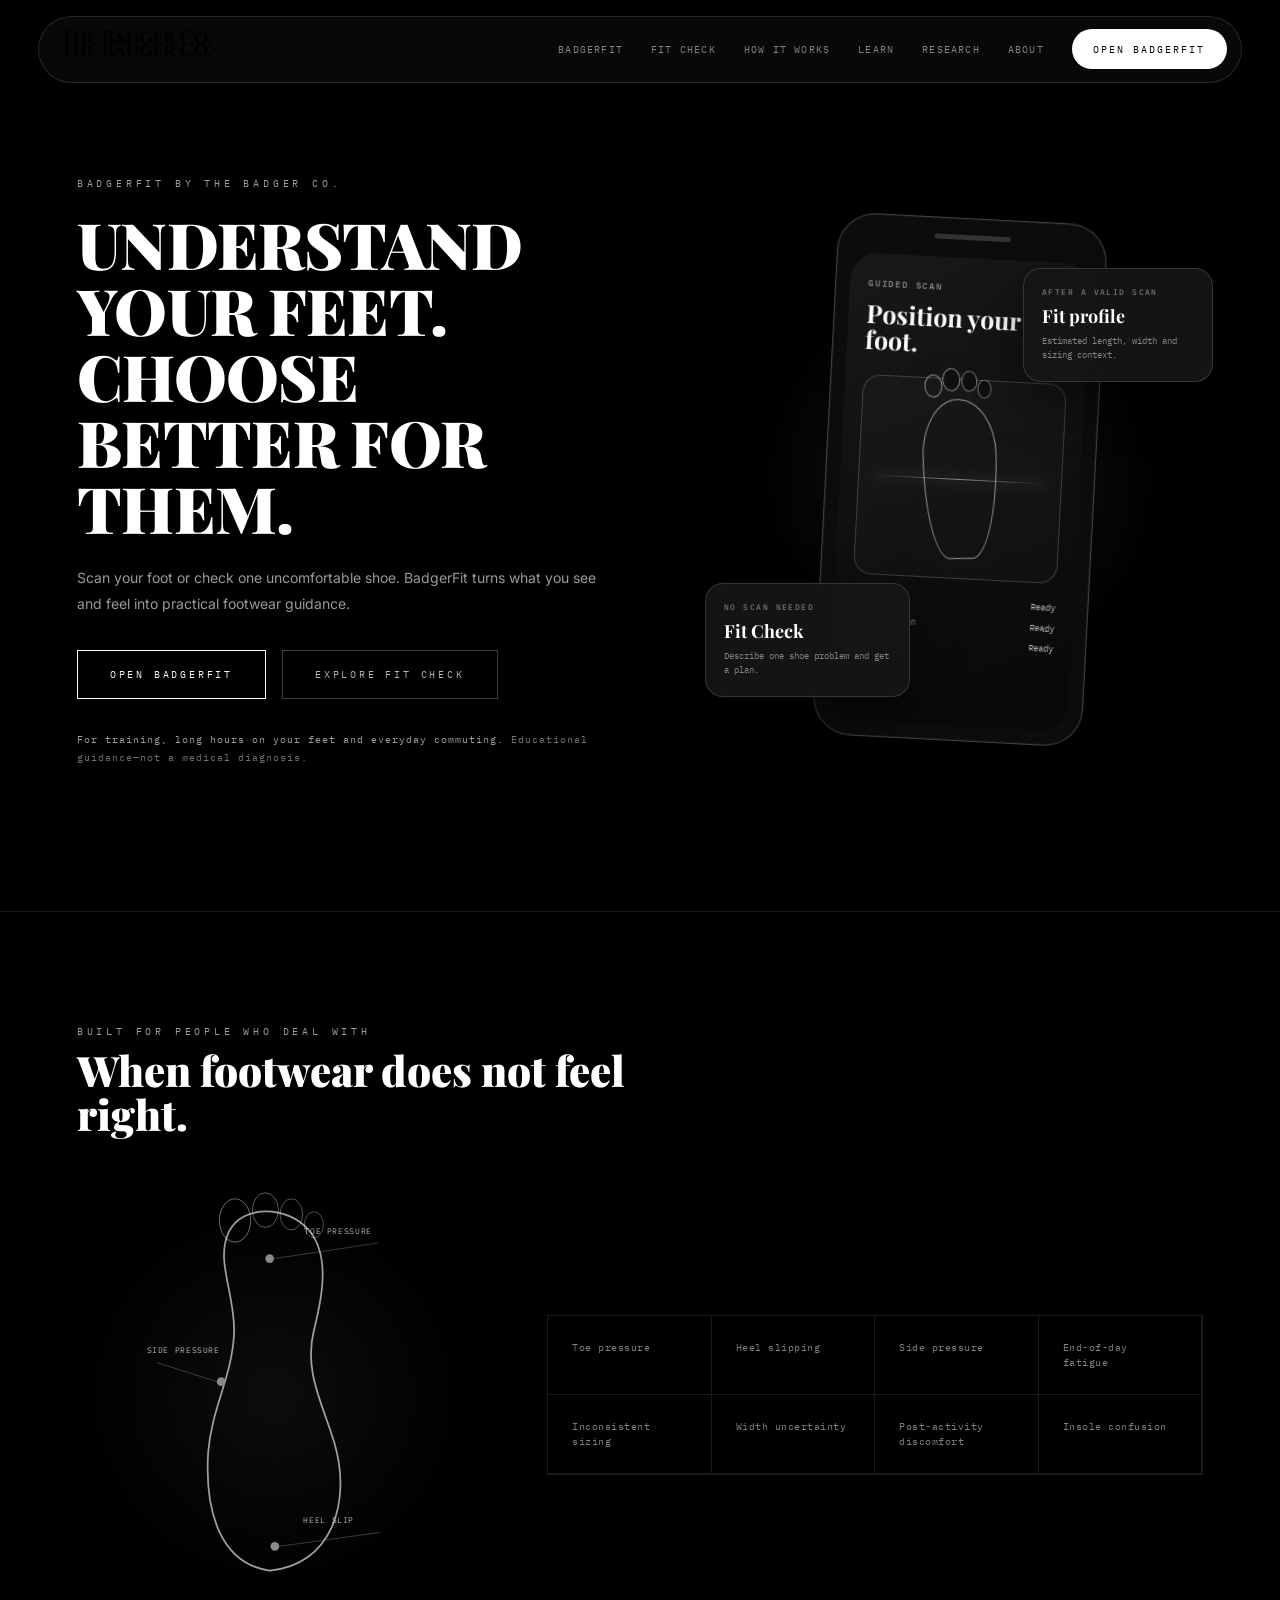
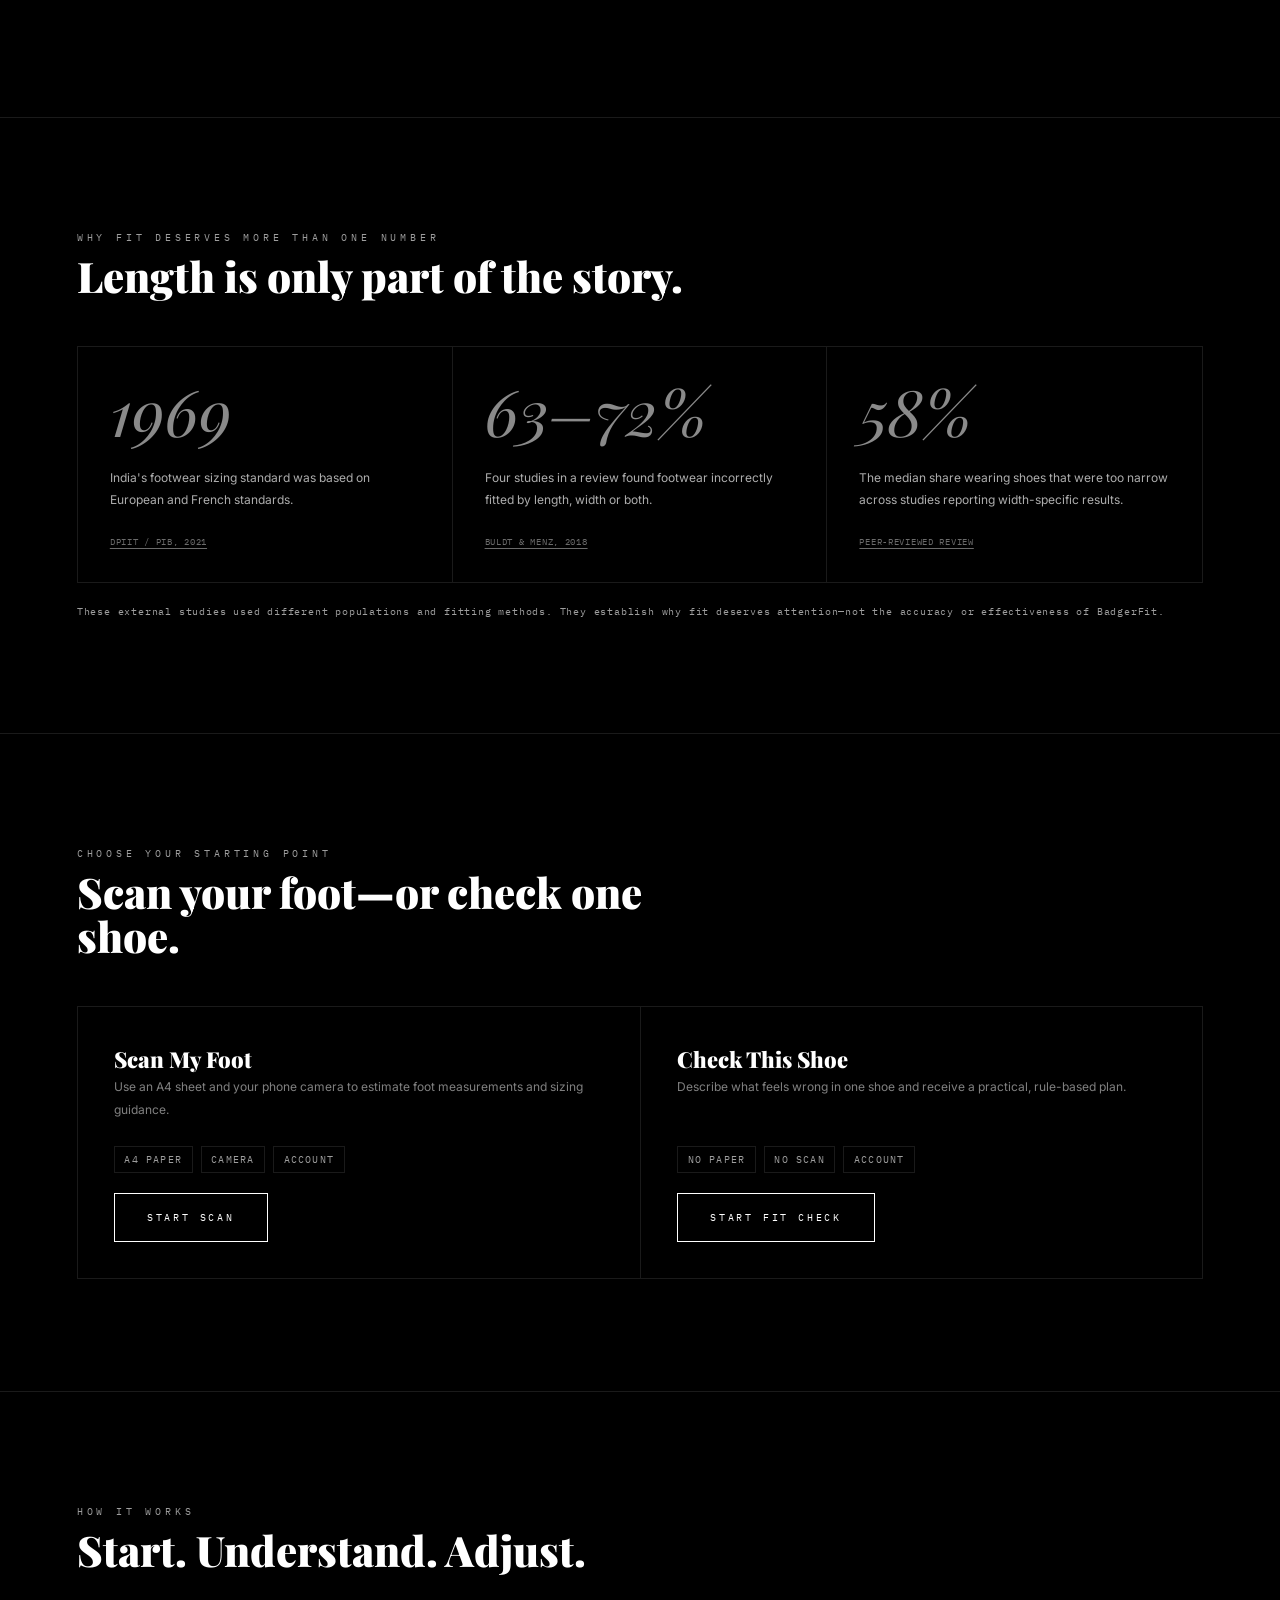
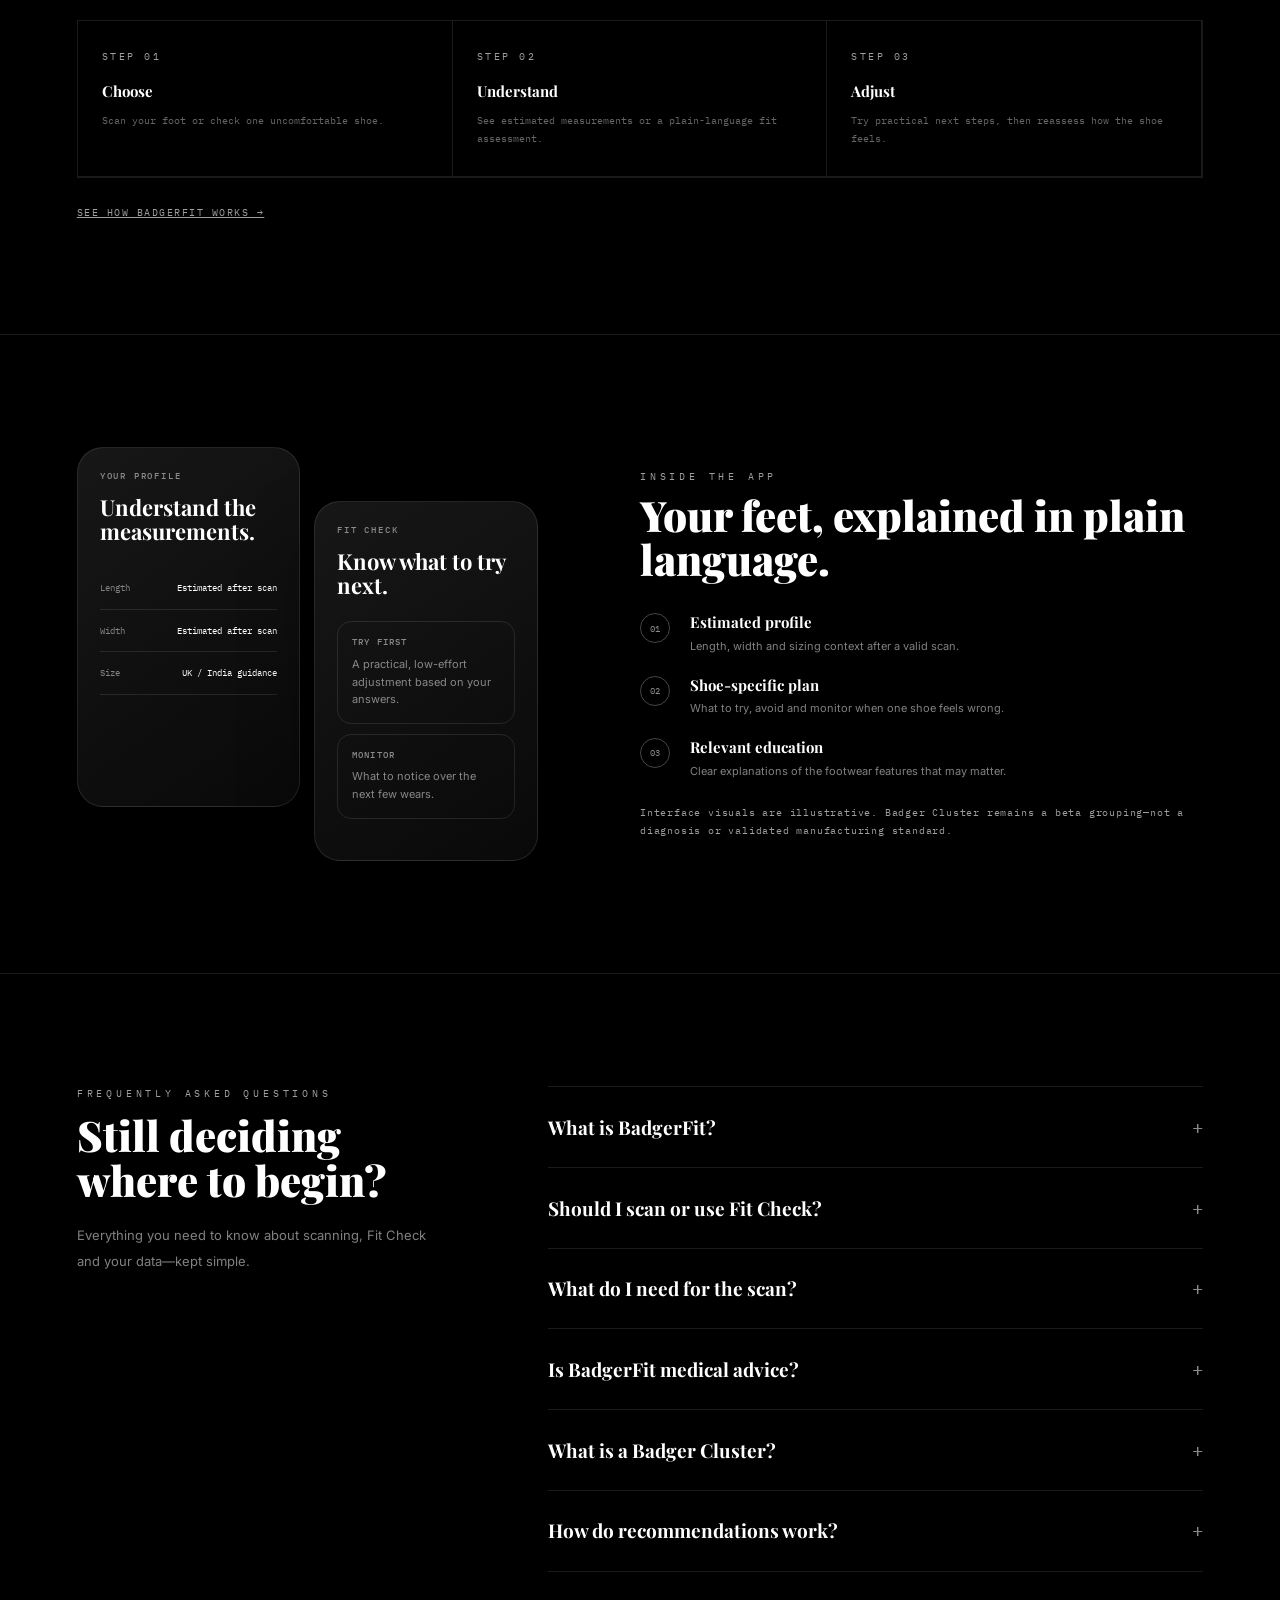
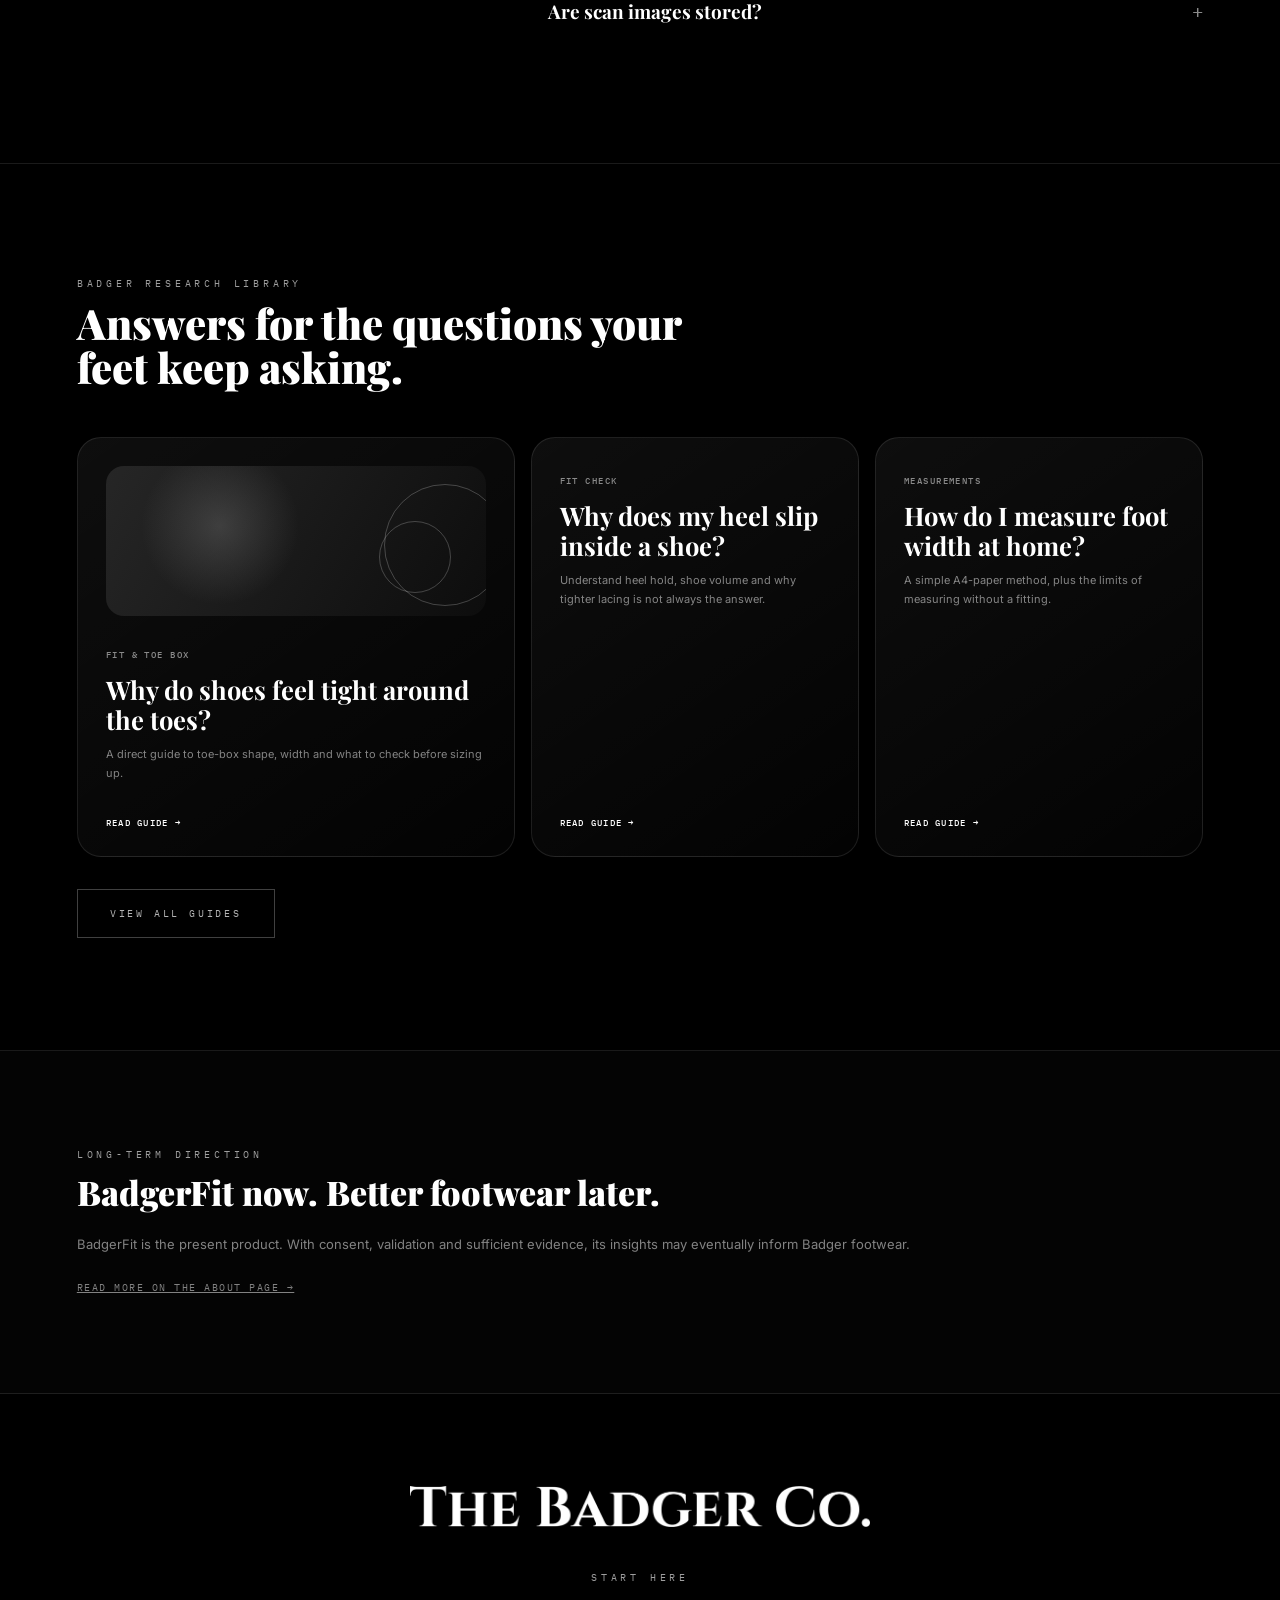
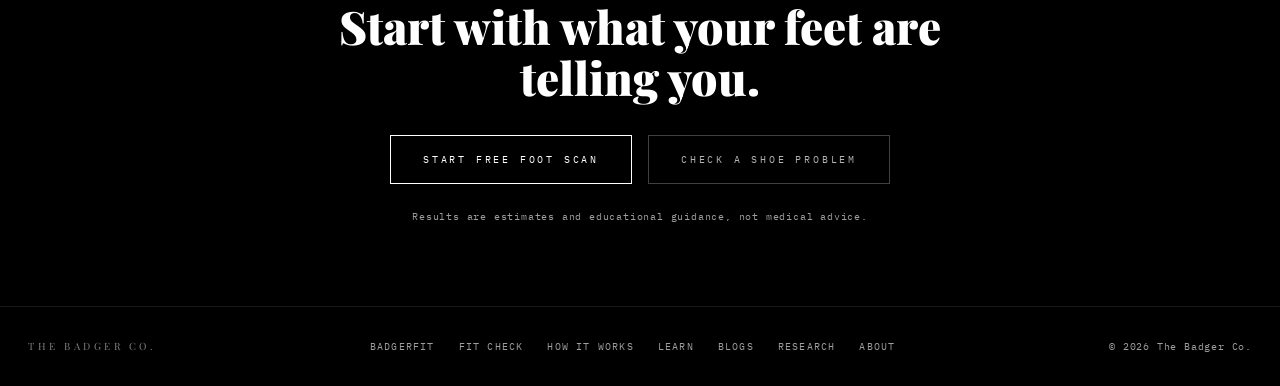
==== commit d08d6d7f: "Replace site logo" ====
--- a/index.html
+++ b/index.html
@@ -213,7 +213,7 @@
 .future-chip{font-family:'IBM Plex Mono',monospace;font-size:10px;letter-spacing:.1em;text-transform:uppercase;border:.5px solid var(--rule);padding:.4rem .8rem;color:rgba(255,255,255,.4)}
 
 .final-cta{padding:5rem 1.75rem;text-align:center}
-.brand-signature{width:220px;height:106px;margin:0 auto 2rem;background:url('bflogo.png') center/390px 488px no-repeat}
+.brand-signature{width:min(100%,460px);height:64px;margin:0 auto 2rem;background:url('bflogo.png') center/contain no-repeat;filter:invert(1)}
 .final-title{font-family:'Playfair Display',serif;font-size:clamp(26px,4.5vw,46px);font-weight:900;line-height:1.1;margin-bottom:2rem;max-width:700px;margin-left:auto;margin-right:auto}
 .final-ctas{display:flex;gap:1rem;justify-content:center;flex-wrap:wrap;margin-bottom:1.5rem}
 
@@ -251,14 +251,14 @@
 @media(max-width:900px){.nav-panel{visibility:hidden}.nav-panel.open{visibility:visible}.nav-link{min-height:44px;display:flex;align-items:center}.ft-link{min-height:44px;display:inline-flex;align-items:center}}
 @media(max-width:900px){nav{top:.75rem;left:.75rem;right:.75rem;padding:.7rem 1rem;border:1px solid rgba(255,255,255,.13);border-radius:16px;background:rgba(10,10,10,.92)}.nav-panel{border-radius:0}.sec{padding:5rem 1.5rem}}
 @media(prefers-reduced-motion:reduce){html{scroll-behavior:auto!important}}
-/* Official BadgerFit logo */
-.nav-logo{display:block;width:80px;height:38px;flex:0 0 80px;background:url("apple-touch-icon.png") center/135px 135px no-repeat;font-size:0!important;letter-spacing:0!important;overflow:hidden}
+/* Official The Badger Co. logo */
+.nav-logo{display:block;width:150px;height:38px;flex:0 0 150px;background:url("bflogo.png") center/contain no-repeat;font-size:0!important;letter-spacing:0!important;overflow:hidden}
 </style>
 </head>
 <body>
 
 <nav>
-  <a href="index.html" class="nav-logo serif" aria-label="BadgerFit home">BadgerFit</a>
+  <a href="index.html" class="nav-logo serif" aria-label="The Badger Co. home"><img src="bflogo.png" alt="The Badger Co."></a>
   <button id="navToggle" class="nav-toggle mono" aria-expanded="false" aria-controls="navPanel" aria-label="Open navigation menu">Menu</button>
   <div id="navPanel" class="nav-panel">
     <button id="navClose" class="nav-close mono" aria-label="Close navigation menu">Close ✕</button>
@@ -417,7 +417,7 @@
 
 <!-- FINAL CTA -->
 <section class="final-cta reveal">
-  <div class="brand-signature" role="img" aria-label="BadgerFit"></div>
+  <div class="brand-signature" role="img" aria-label="The Badger Co."></div>
   <div class="tag" style="margin-bottom:1rem">Start Here</div>
   <h2 class="final-title serif">Start with what your feet are telling you.</h2>
   <div class="final-ctas">
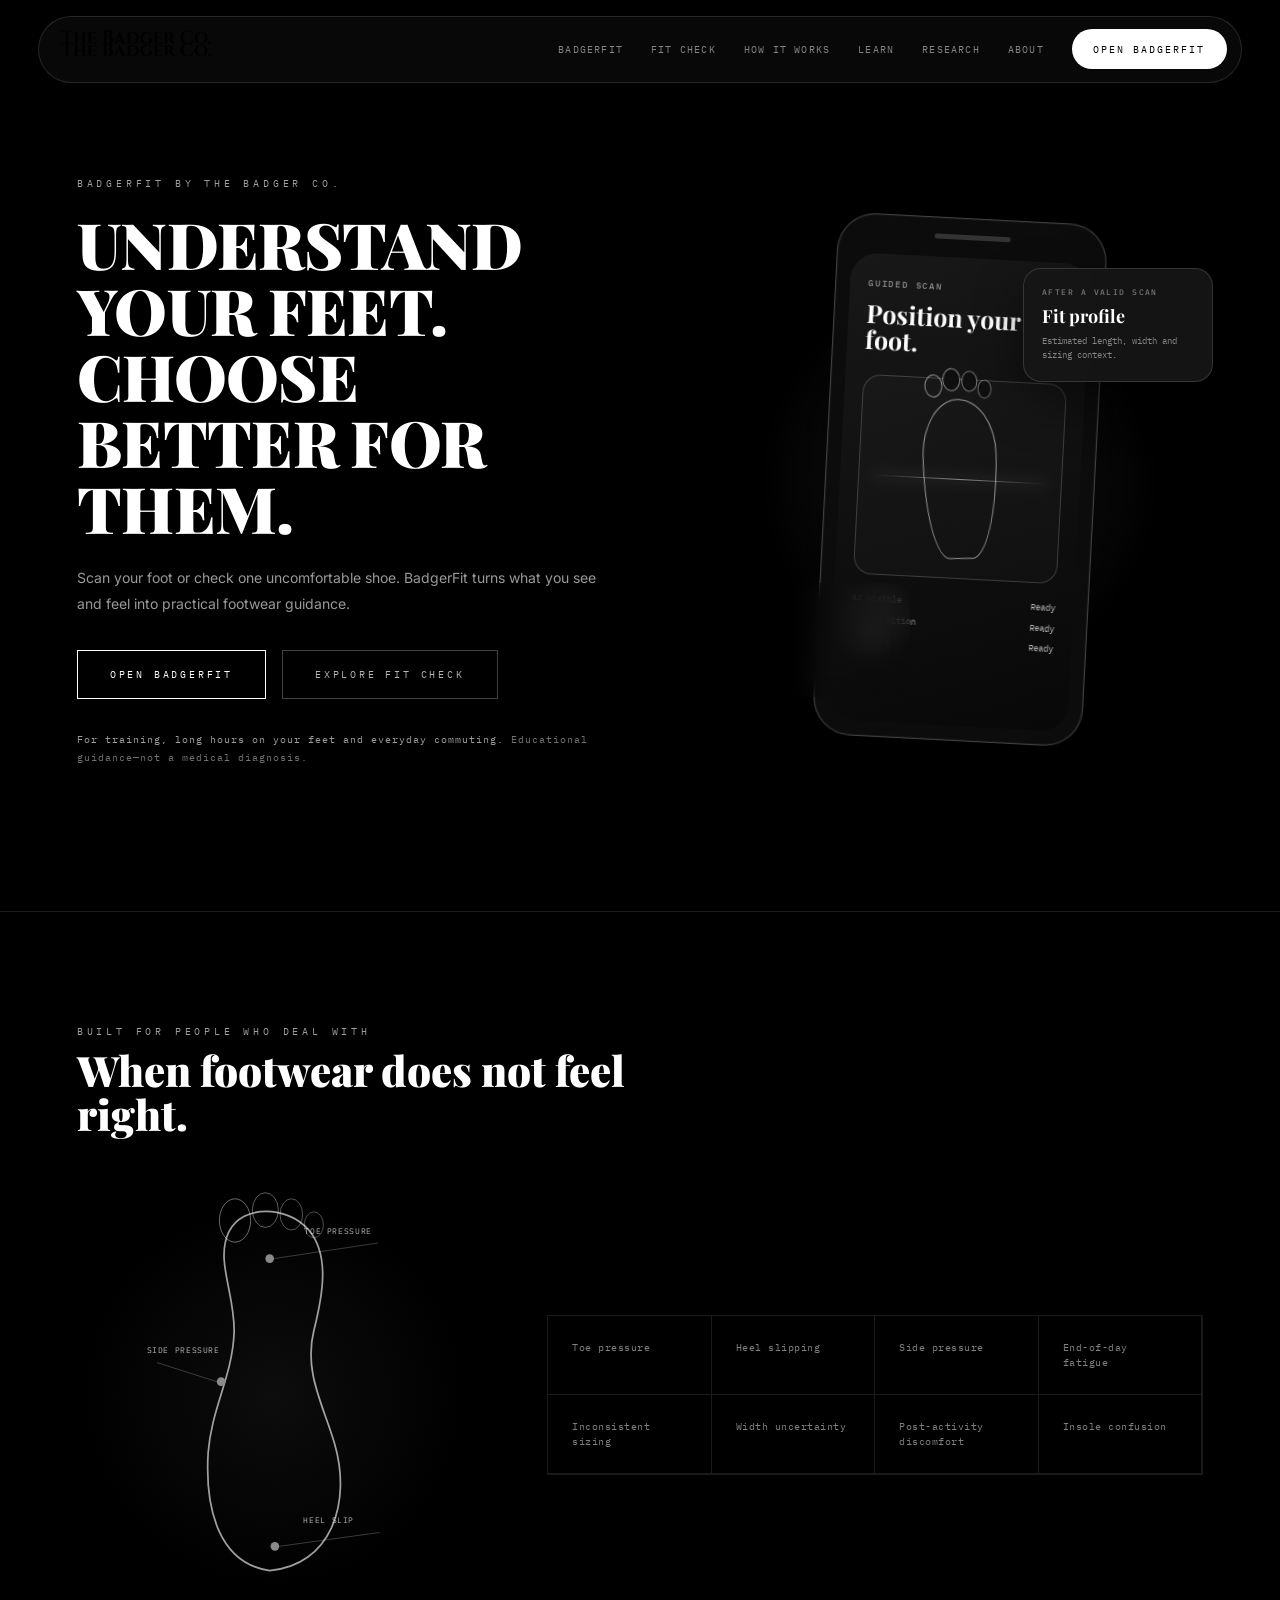
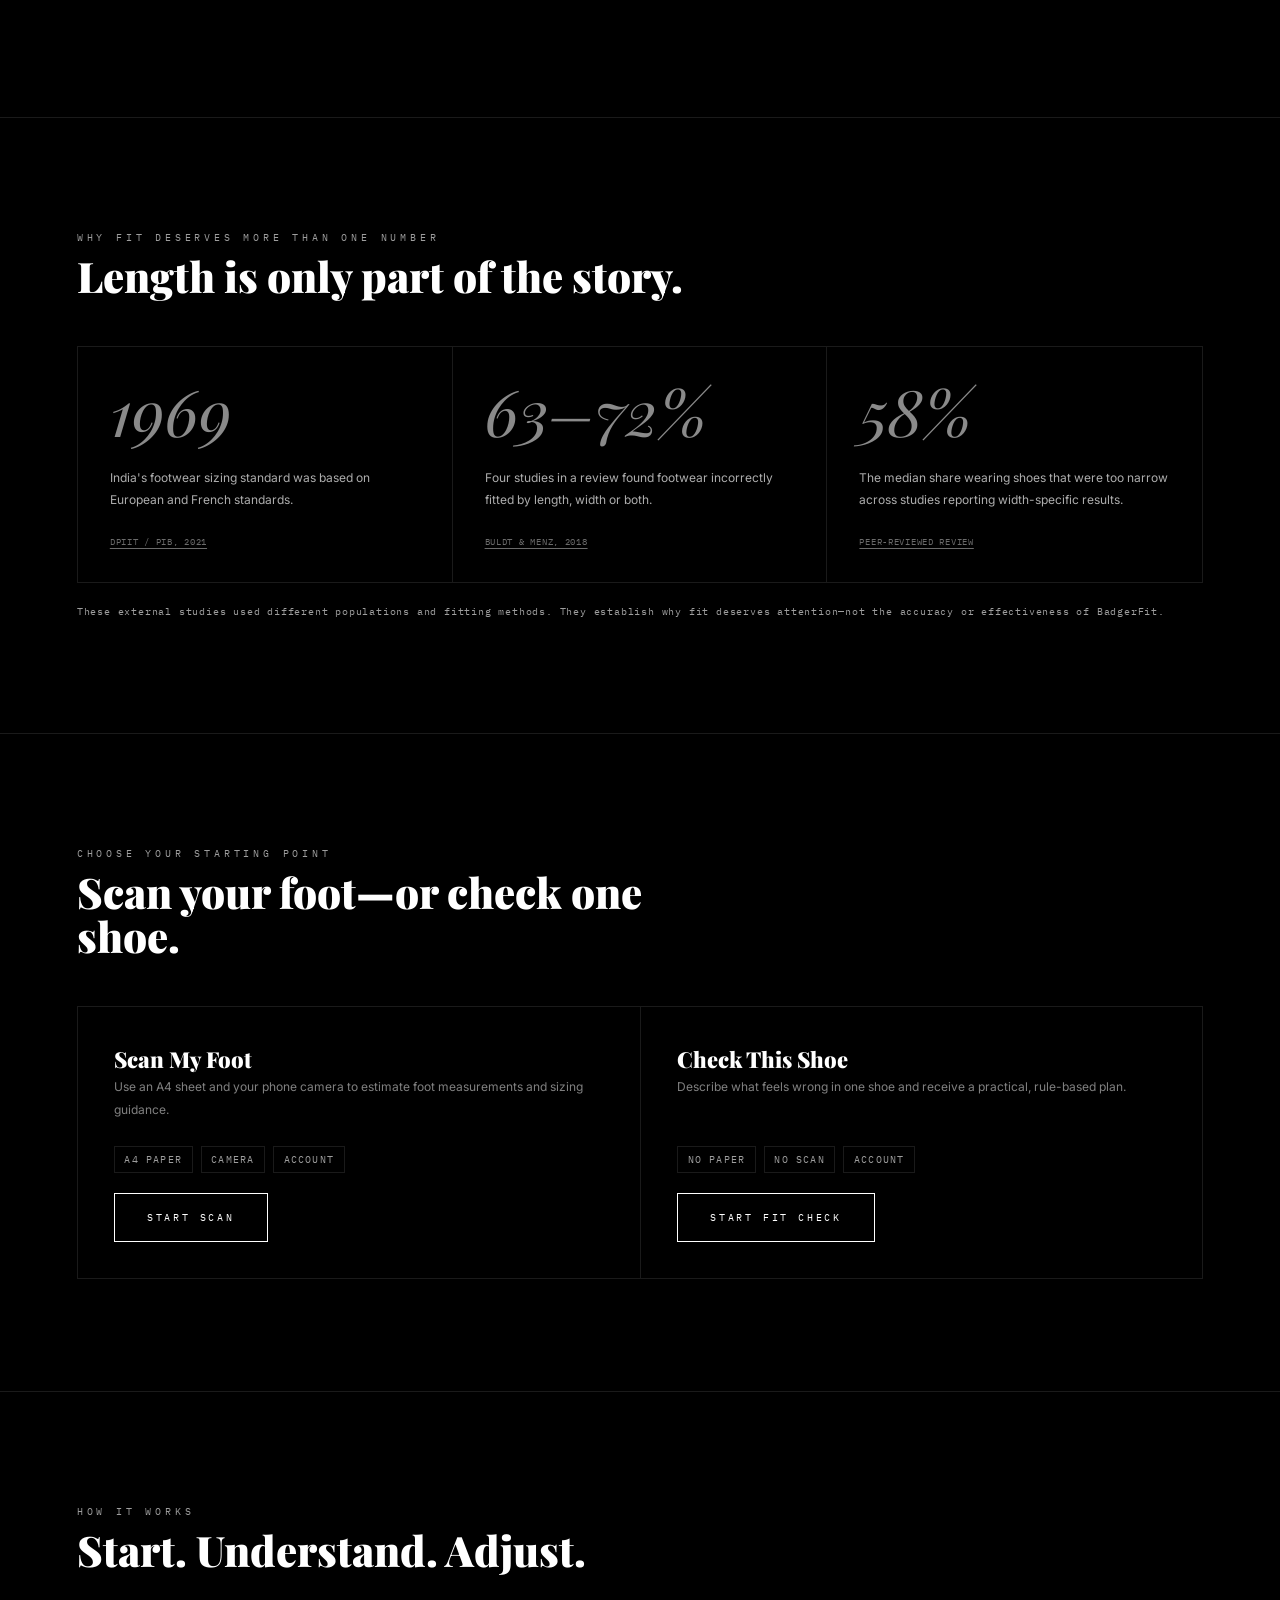
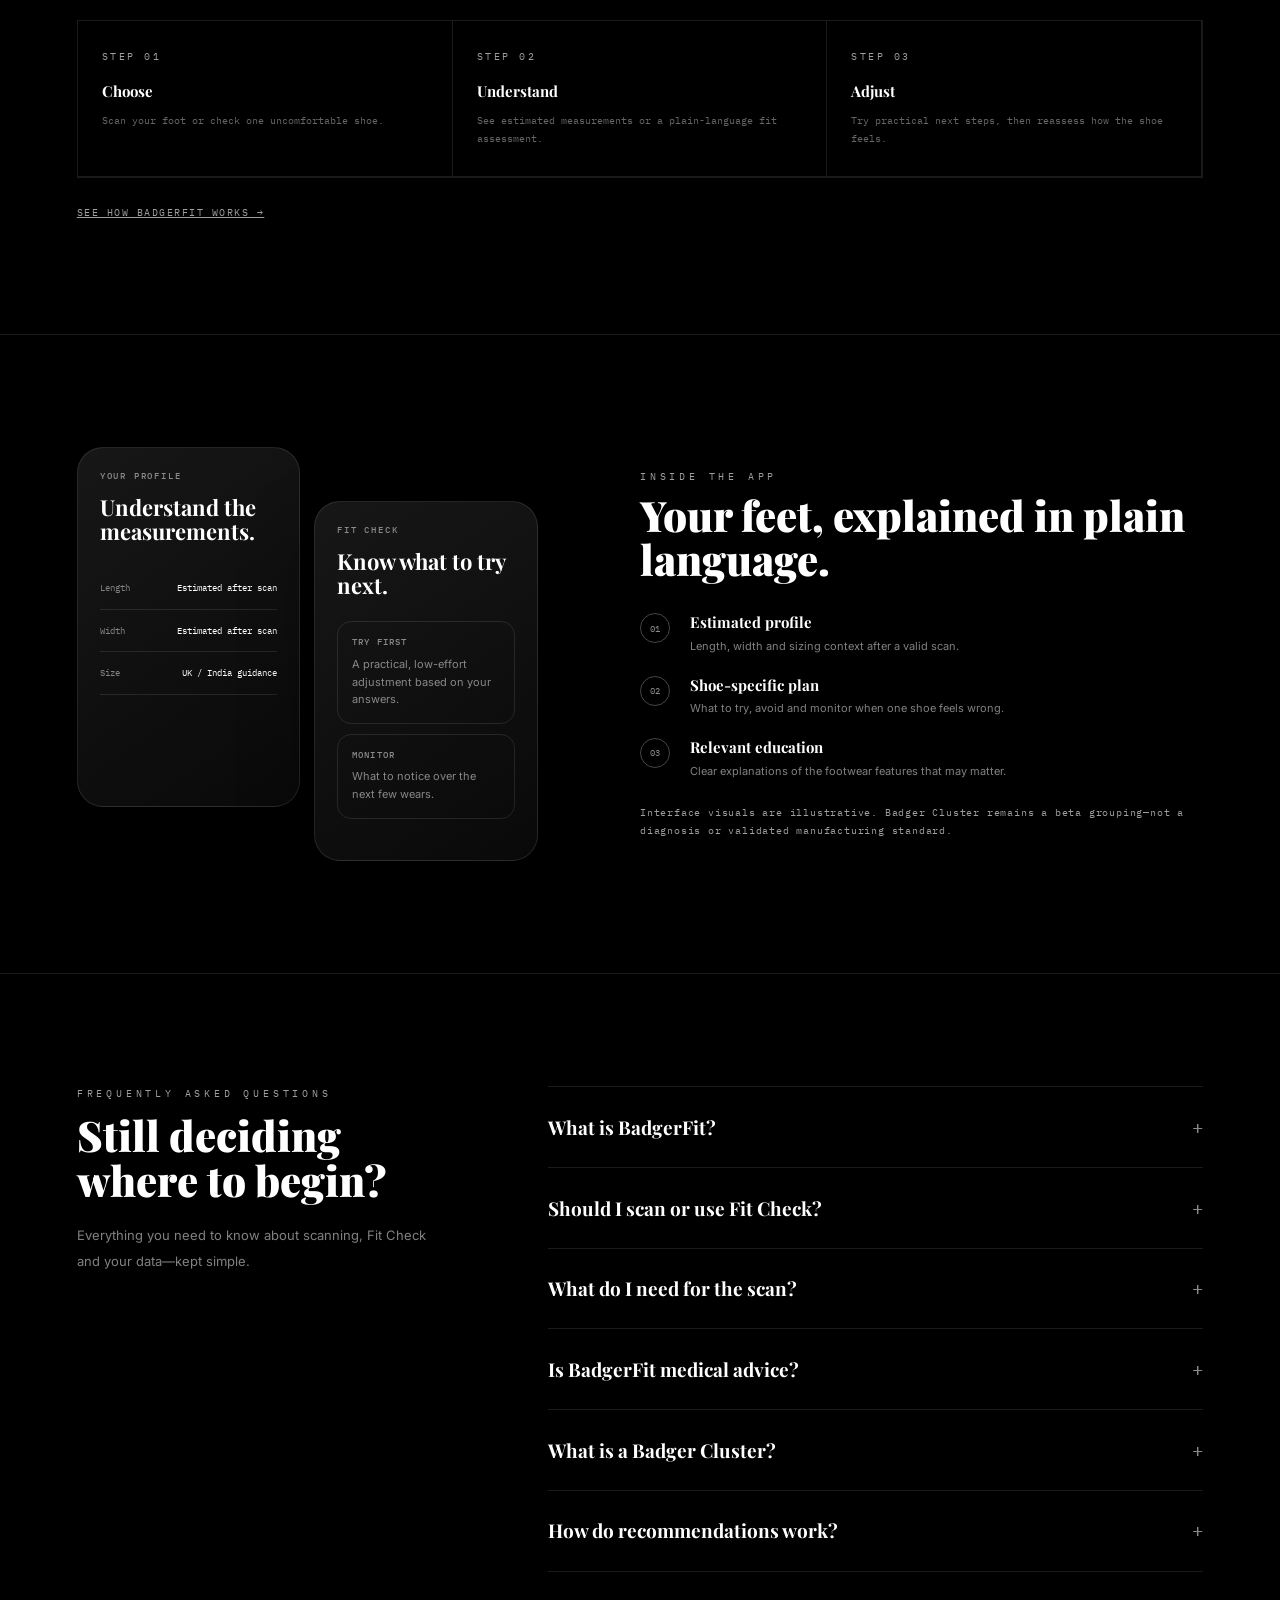
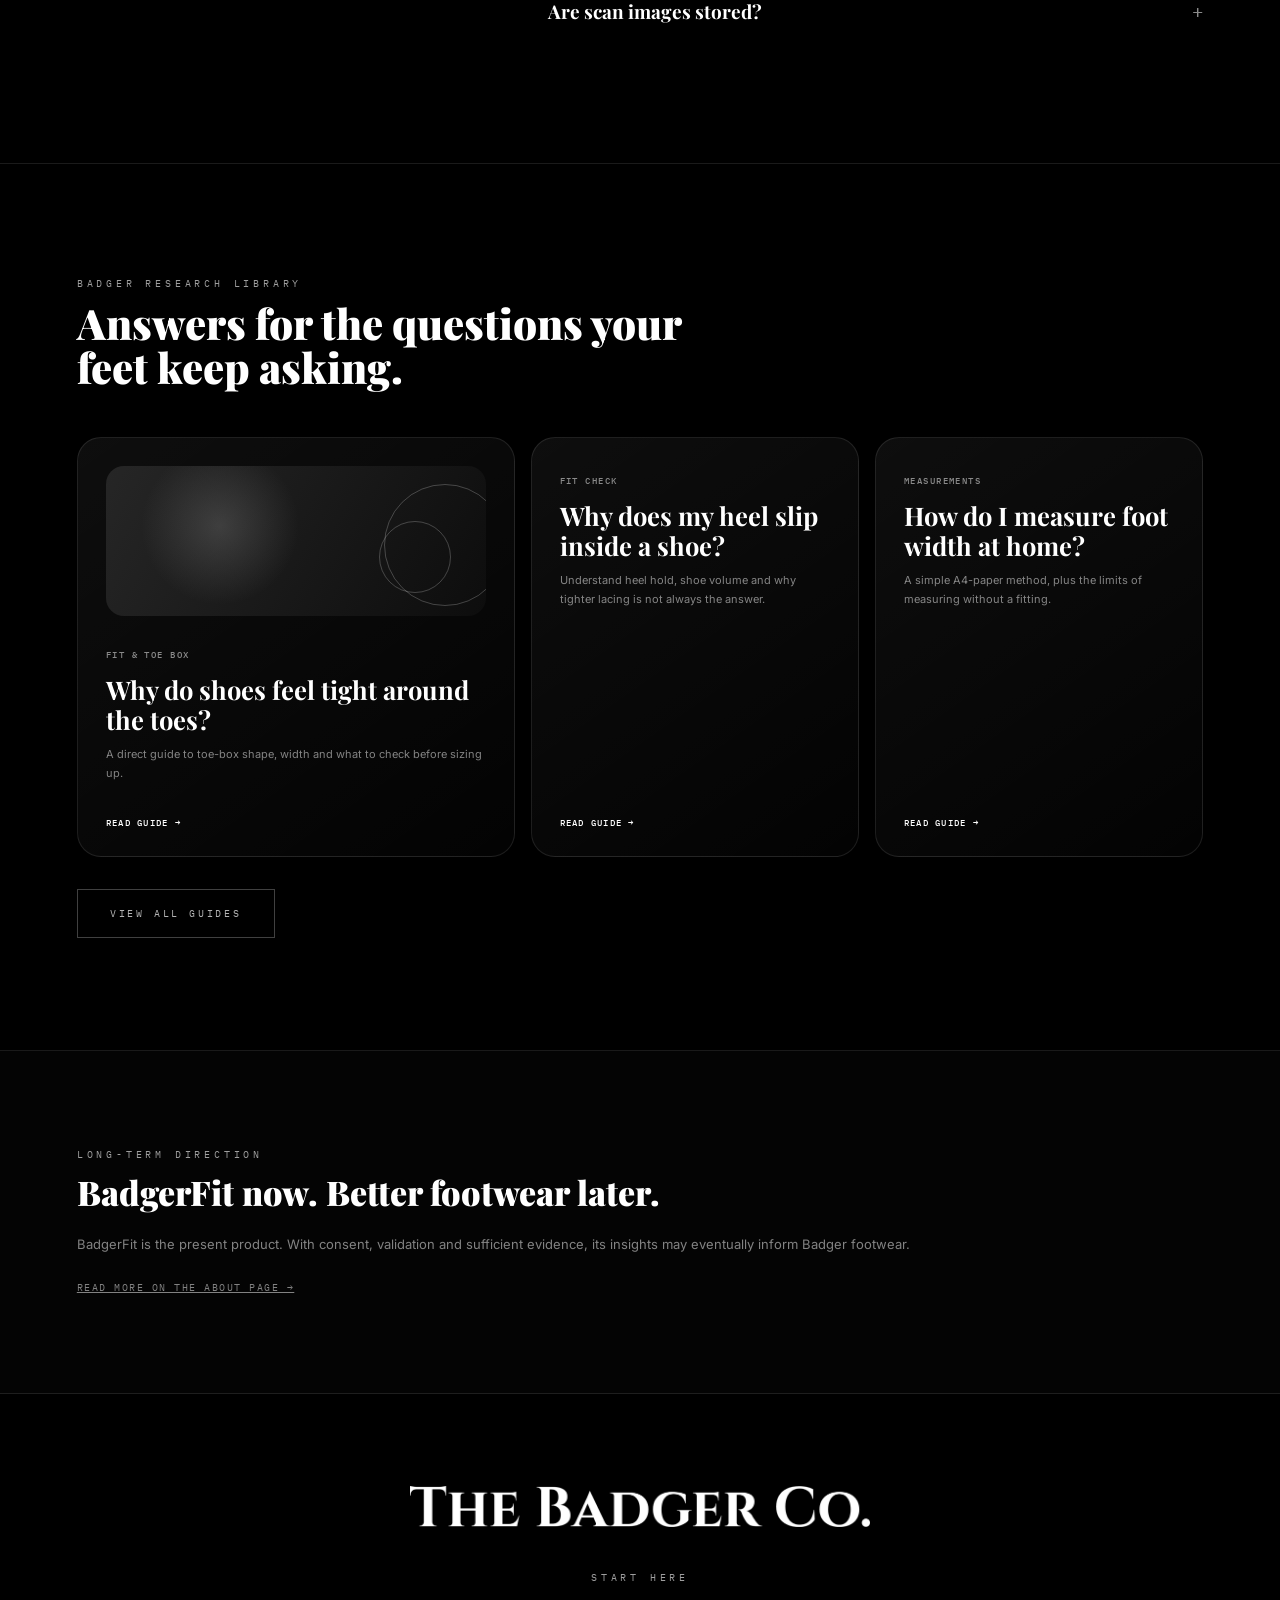
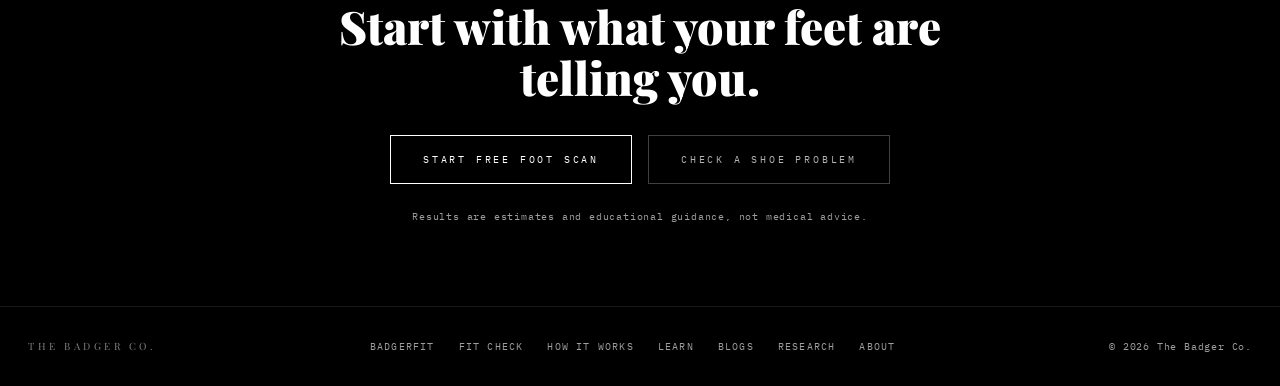
==== commit 688ecfab: "Fix broken internal navigation links" ====
--- a/index.html
+++ b/index.html
@@ -264,10 +264,10 @@
     <button id="navClose" class="nav-close mono" aria-label="Close navigation menu">Close ✕</button>
     <div class="nav-links">
       <a href="badgerfit.html" class="nav-link mono">BadgerFit</a>
-      <a href="fit-check.html" class="nav-link mono">Fit Check</a>
+      <a href="badgerfit.html#fit-check" class="nav-link mono">Fit Check</a>
       <a href="how-it-works.html" class="nav-link mono">How It Works</a>
       <a href="learn.html" class="nav-link mono">Learn</a>
-      <a href="research.html" class="nav-link mono">Research</a>
+      <a href="learn.html#research-library" class="nav-link mono">Research</a>
       <a href="about.html" class="nav-link mono">About</a>
     </div>
     <a href="https://badger-eight.vercel.app/" class="nav-cta mono">Open BadgerFit</a>
@@ -283,7 +283,7 @@
       <p class="hero-sub">Scan your foot or check one uncomfortable shoe. BadgerFit turns what you see and feel into practical footwear guidance.</p>
       <div class="hero-ctas">
         <a href="https://badger-eight.vercel.app/" class="btn mono">Open BadgerFit</a>
-        <a href="fit-check.html" class="btn ghost mono">Explore Fit Check</a>
+        <a href="badgerfit.html#fit-check" class="btn ghost mono">Explore Fit Check</a>
       </div>
       <p class="hero-trust mono">For training, long hours on your feet and everyday commuting. <span class="hero-note">Educational guidance—not a medical diagnosis.</span></p>
     </div>
@@ -317,7 +317,7 @@
 </section>
 
 <!-- 3. EVIDENCE -->
-<section class="sec reveal">
+<section class="sec reveal" id="evidence">
   <div class="sec-hd">
     <div><div class="tag" style="margin-bottom:.6rem">Why Fit Deserves More Than One Number</div><h2 class="sec-title serif">Length is only part of the story.</h2></div>
   </div>
@@ -341,7 +341,7 @@
     </div>
     <div class="way-card">
       <div><div class="way-title serif">Check This Shoe</div><p class="way-body">Describe what feels wrong in one shoe and receive a practical, rule-based plan.</p></div>
-      <div><div class="way-labels" style="margin-bottom:1.25rem"><span class="way-label mono">No paper</span><span class="way-label mono">No scan</span><span class="way-label mono">Account</span></div><a href="fit-check.html" class="btn mono">Start Fit Check</a></div>
+      <div><div class="way-labels" style="margin-bottom:1.25rem"><span class="way-label mono">No paper</span><span class="way-label mono">No scan</span><span class="way-label mono">Account</span></div><a href="badgerfit.html#fit-check" class="btn mono">Start Fit Check</a></div>
     </div>
   </div>
 </section>
@@ -422,7 +422,7 @@
   <h2 class="final-title serif">Start with what your feet are telling you.</h2>
   <div class="final-ctas">
     <a href="https://badger-eight.vercel.app/" class="btn mono">Start Free Foot Scan</a>
-    <a href="fit-check.html" class="btn ghost mono">Check a Shoe Problem</a>
+    <a href="badgerfit.html#fit-check" class="btn ghost mono">Check a Shoe Problem</a>
   </div>
   <p class="disclaimer">Results are estimates and educational guidance, not medical advice.</p>
 </section>
@@ -431,11 +431,11 @@
   <div class="ft-logo serif">The Badger Co.</div>
   <div class="ft-links">
     <a href="badgerfit.html" class="ft-link mono">BadgerFit</a>
-    <a href="fit-check.html" class="ft-link mono">Fit Check</a>
+    <a href="badgerfit.html#fit-check" class="ft-link mono">Fit Check</a>
     <a href="how-it-works.html" class="ft-link mono">How It Works</a>
     <a href="learn.html" class="ft-link mono">Learn</a>
     <a href="blogs.html" class="ft-link mono">Blogs</a>
-    <a href="research.html" class="ft-link mono">Research</a>
+    <a href="learn.html#research-library" class="ft-link mono">Research</a>
     <a href="about.html" class="ft-link mono">About</a>
   </div>
   <div class="ft-copy mono">© 2026 The Badger Co.</div>
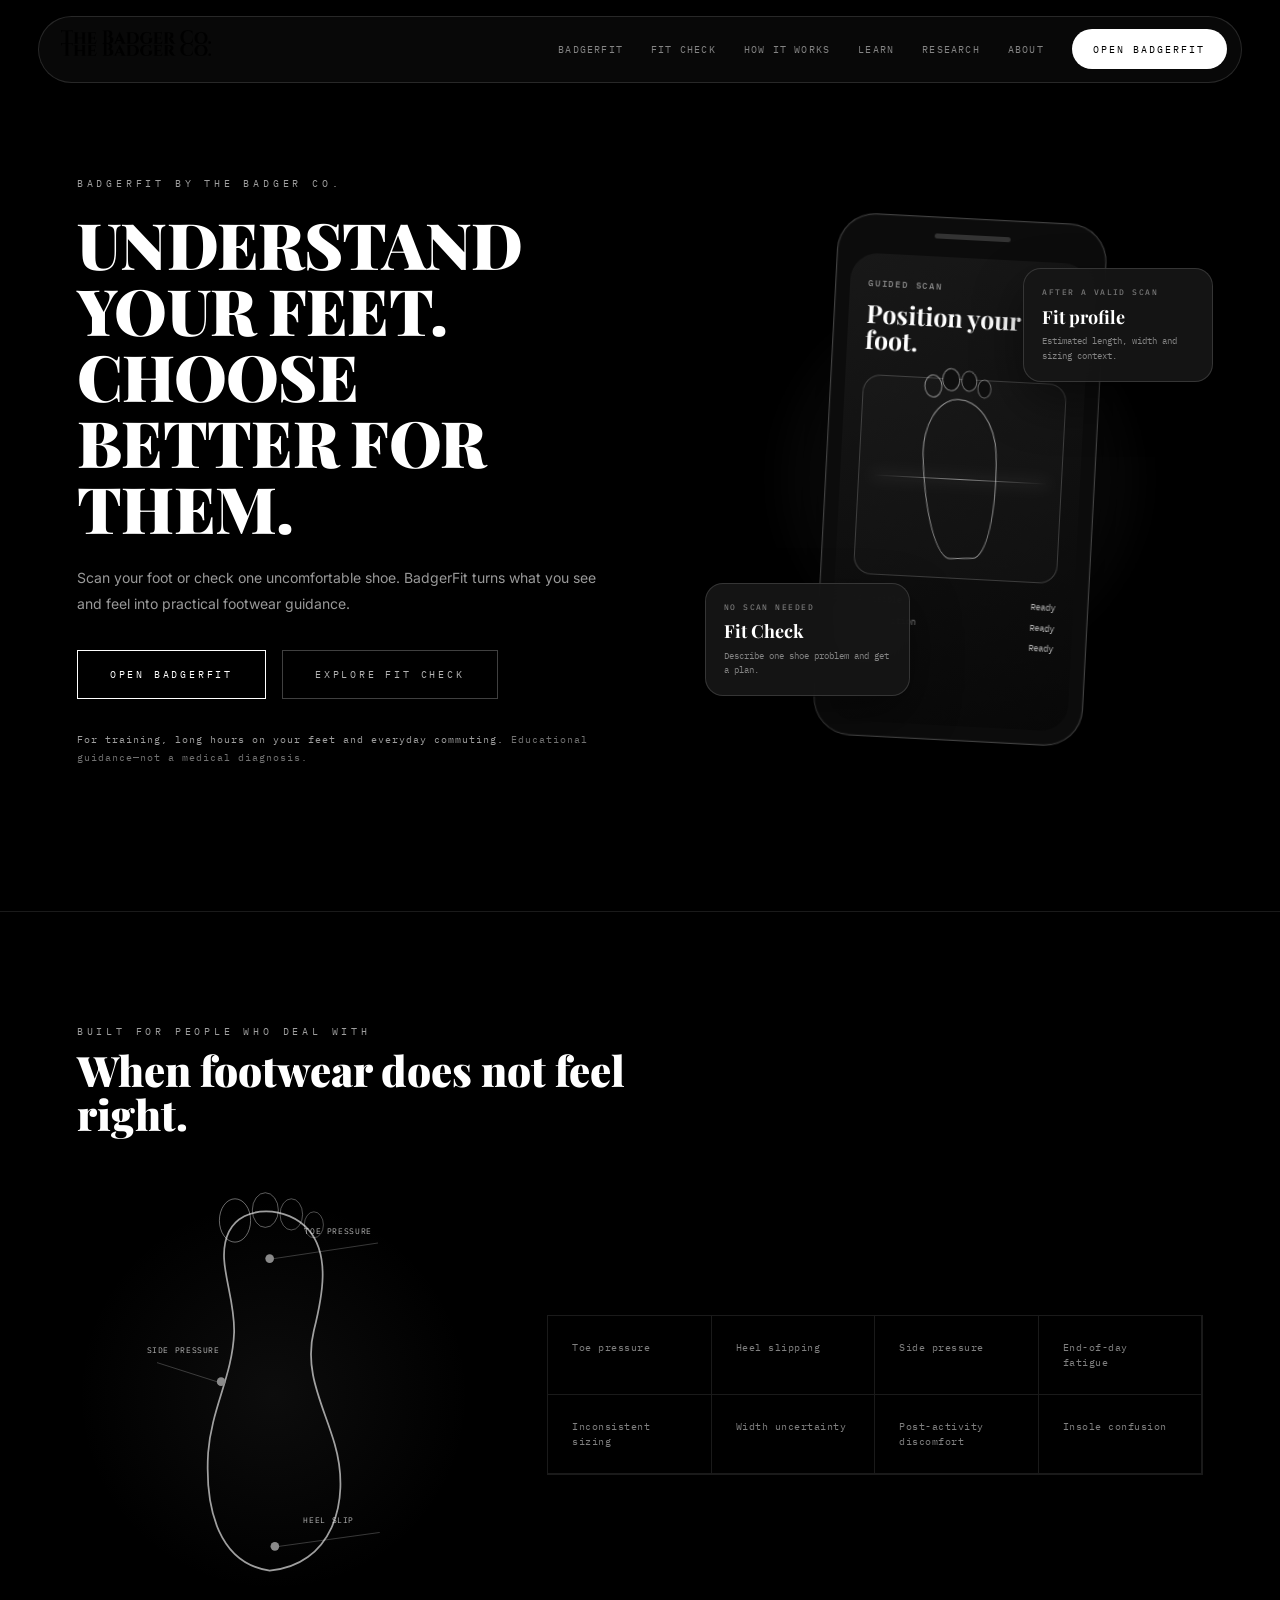
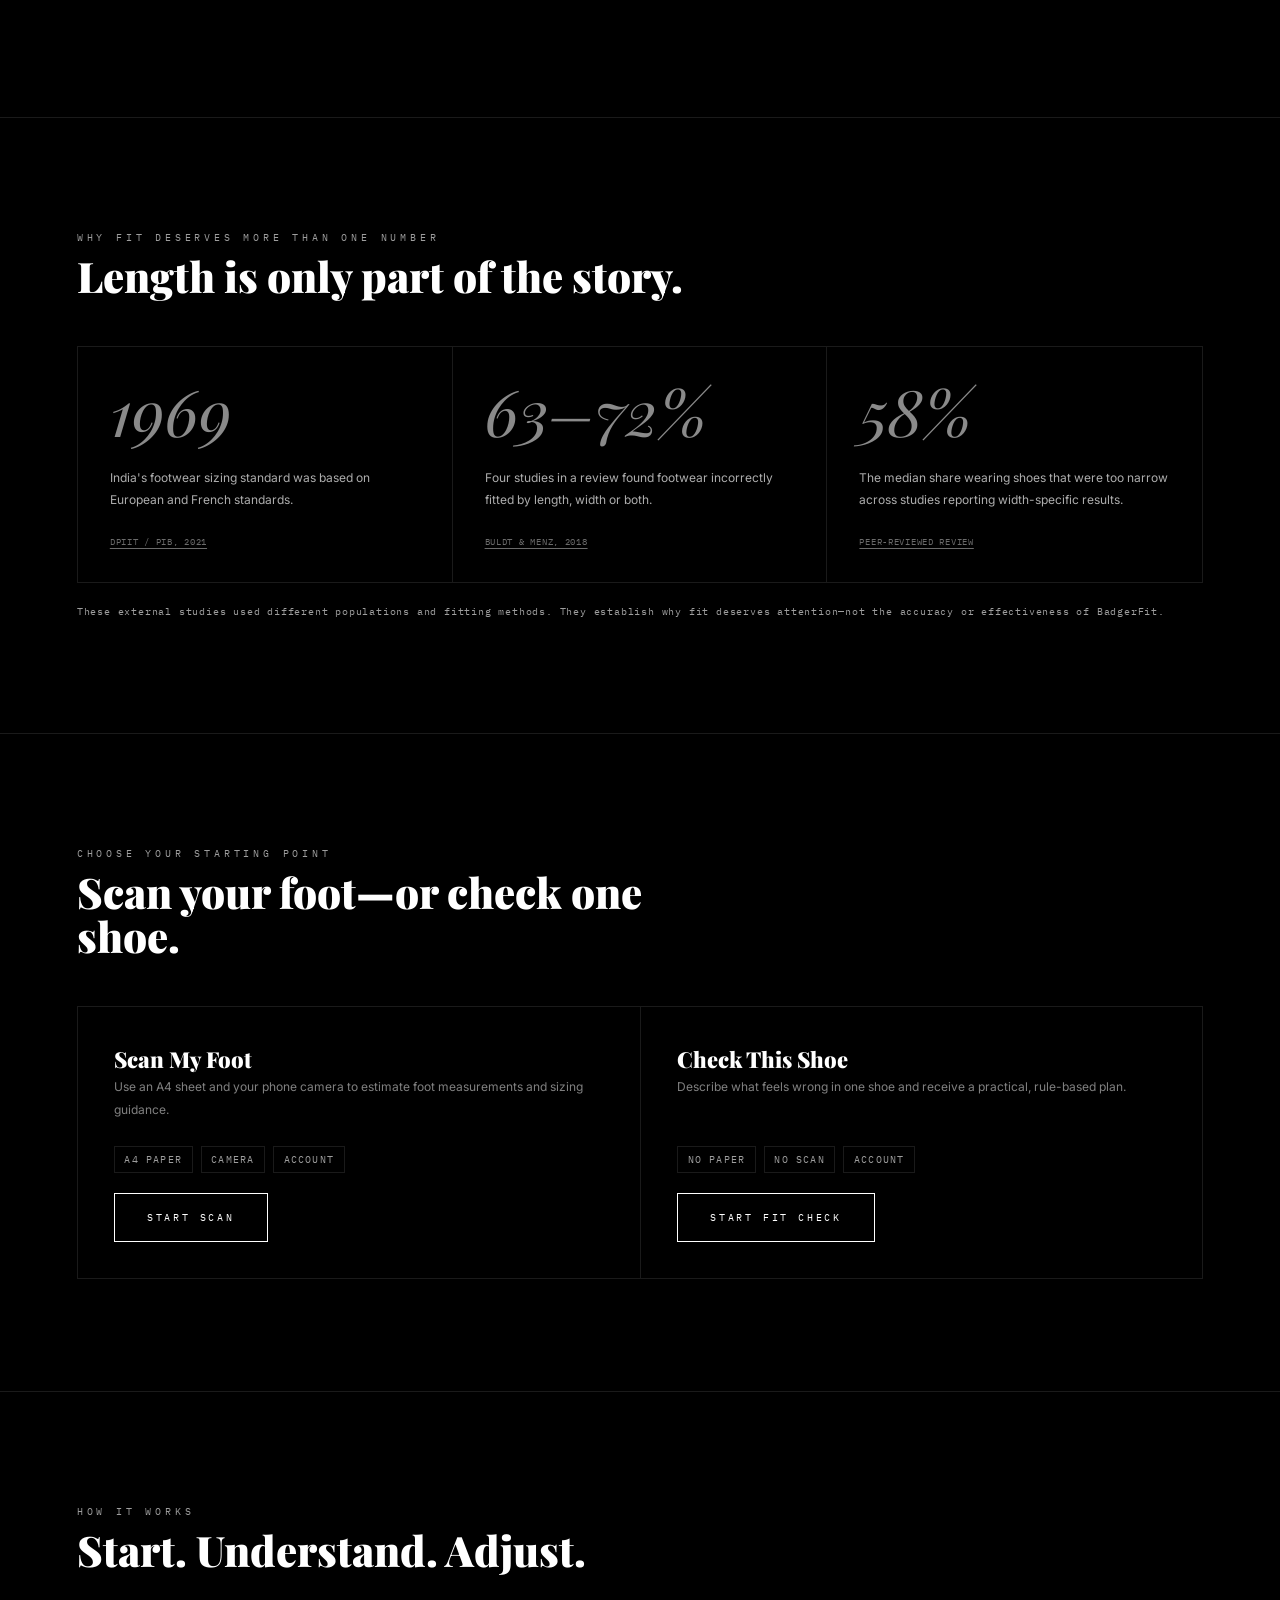
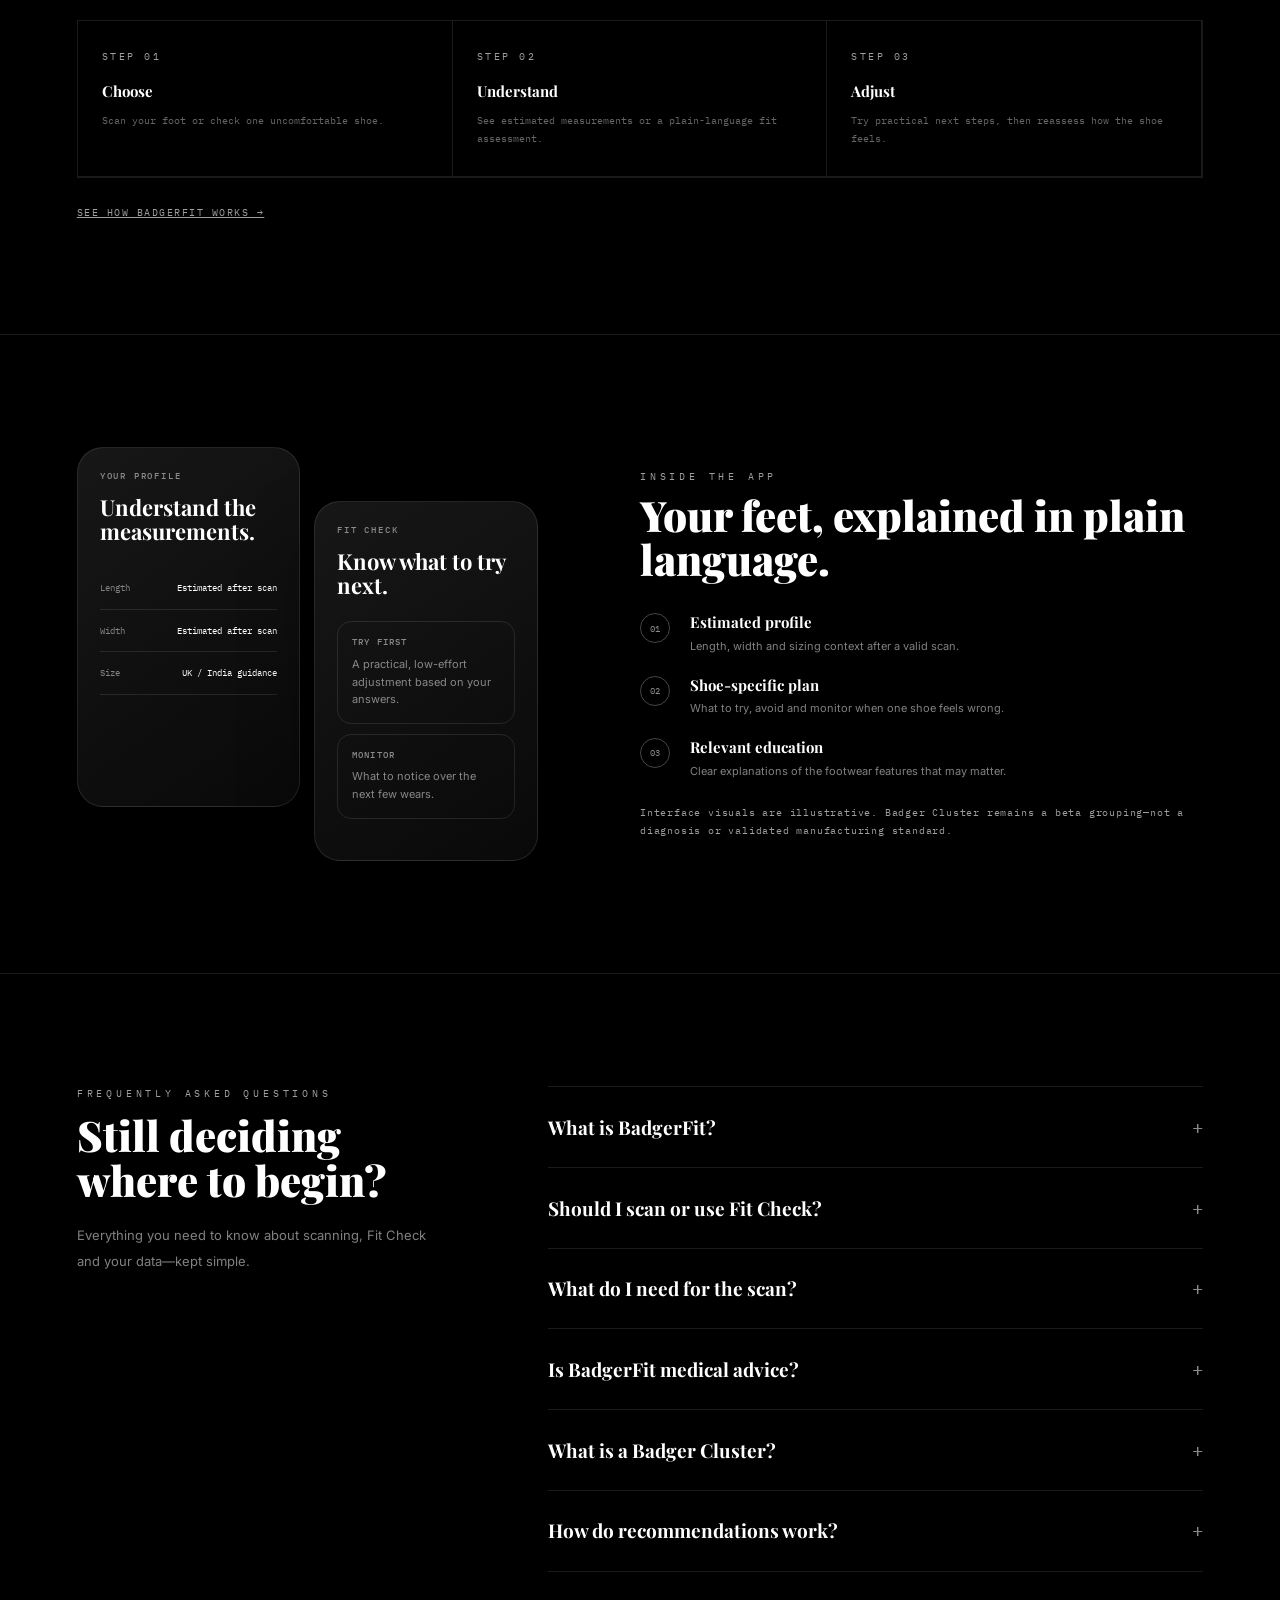
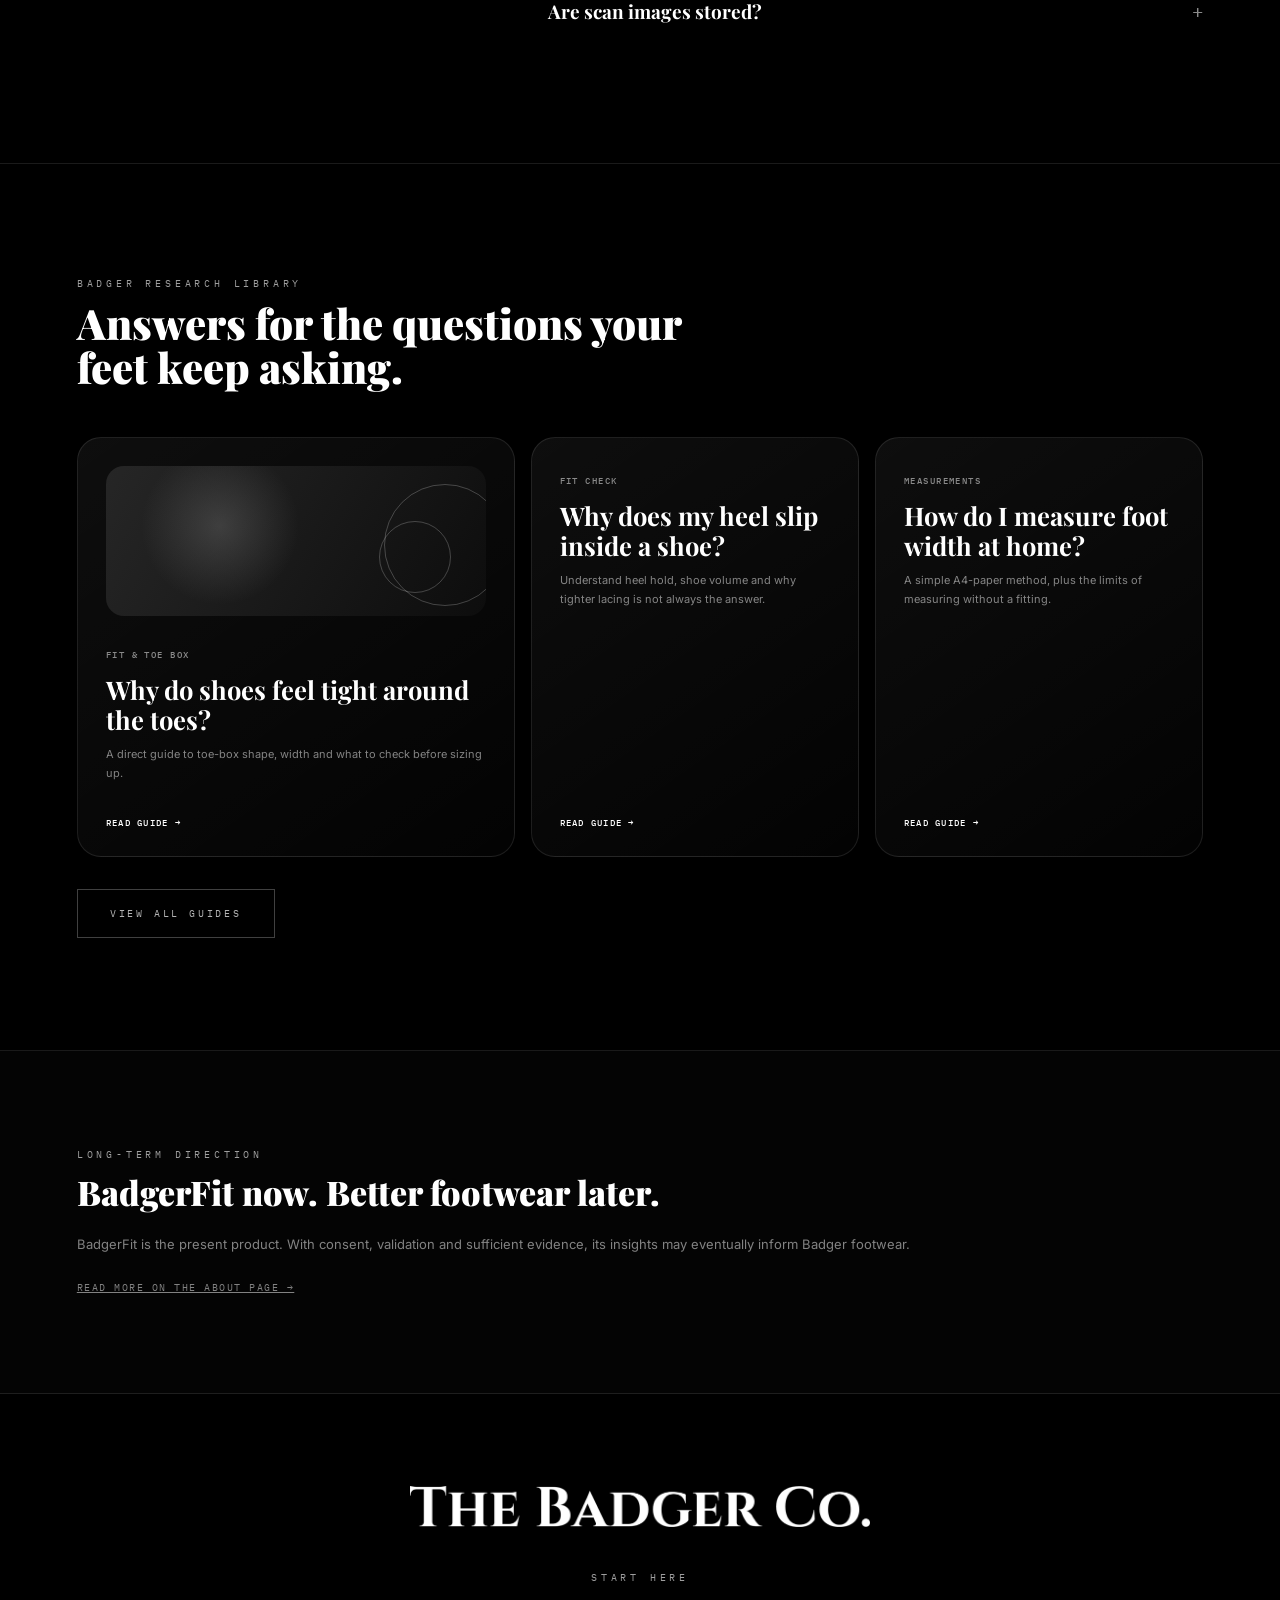
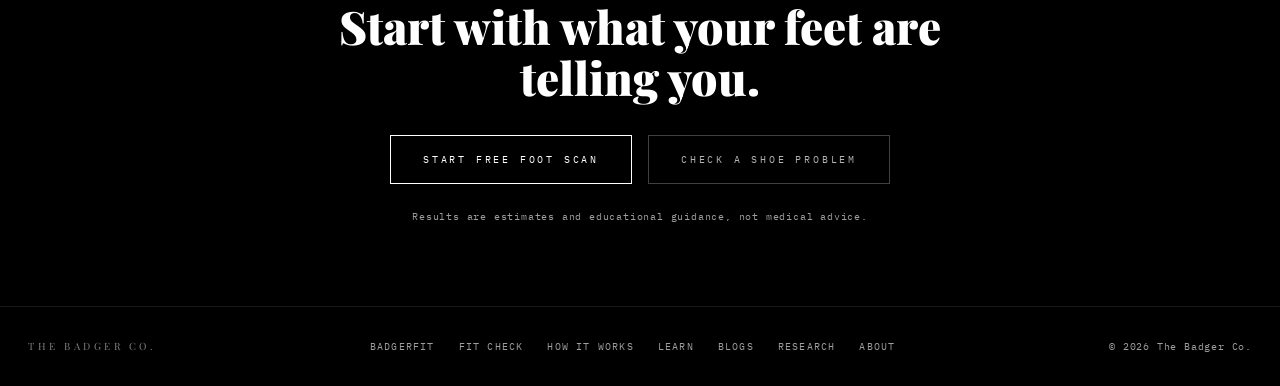
==== commit c0452e84: "Fix remaining Fit Check CTA destinations" ====
--- a/index.html
+++ b/index.html
@@ -283,7 +283,7 @@
       <p class="hero-sub">Scan your foot or check one uncomfortable shoe. BadgerFit turns what you see and feel into practical footwear guidance.</p>
       <div class="hero-ctas">
         <a href="https://badger-eight.vercel.app/" class="btn mono">Open BadgerFit</a>
-        <a href="badgerfit.html#fit-check" class="btn ghost mono">Explore Fit Check</a>
+        <a href="https://badger-eight.vercel.app/" class="btn ghost mono">Explore Fit Check</a>
       </div>
       <p class="hero-trust mono">For training, long hours on your feet and everyday commuting. <span class="hero-note">Educational guidance—not a medical diagnosis.</span></p>
     </div>
@@ -341,7 +341,7 @@
     </div>
     <div class="way-card">
       <div><div class="way-title serif">Check This Shoe</div><p class="way-body">Describe what feels wrong in one shoe and receive a practical, rule-based plan.</p></div>
-      <div><div class="way-labels" style="margin-bottom:1.25rem"><span class="way-label mono">No paper</span><span class="way-label mono">No scan</span><span class="way-label mono">Account</span></div><a href="badgerfit.html#fit-check" class="btn mono">Start Fit Check</a></div>
+      <div><div class="way-labels" style="margin-bottom:1.25rem"><span class="way-label mono">No paper</span><span class="way-label mono">No scan</span><span class="way-label mono">Account</span></div><a href="https://badger-eight.vercel.app/" class="btn mono">Start Fit Check</a></div>
     </div>
   </div>
 </section>
@@ -422,7 +422,7 @@
   <h2 class="final-title serif">Start with what your feet are telling you.</h2>
   <div class="final-ctas">
     <a href="https://badger-eight.vercel.app/" class="btn mono">Start Free Foot Scan</a>
-    <a href="badgerfit.html#fit-check" class="btn ghost mono">Check a Shoe Problem</a>
+    <a href="https://badger-eight.vercel.app/" class="btn ghost mono">Check a Shoe Problem</a>
   </div>
   <p class="disclaimer">Results are estimates and educational guidance, not medical advice.</p>
 </section>
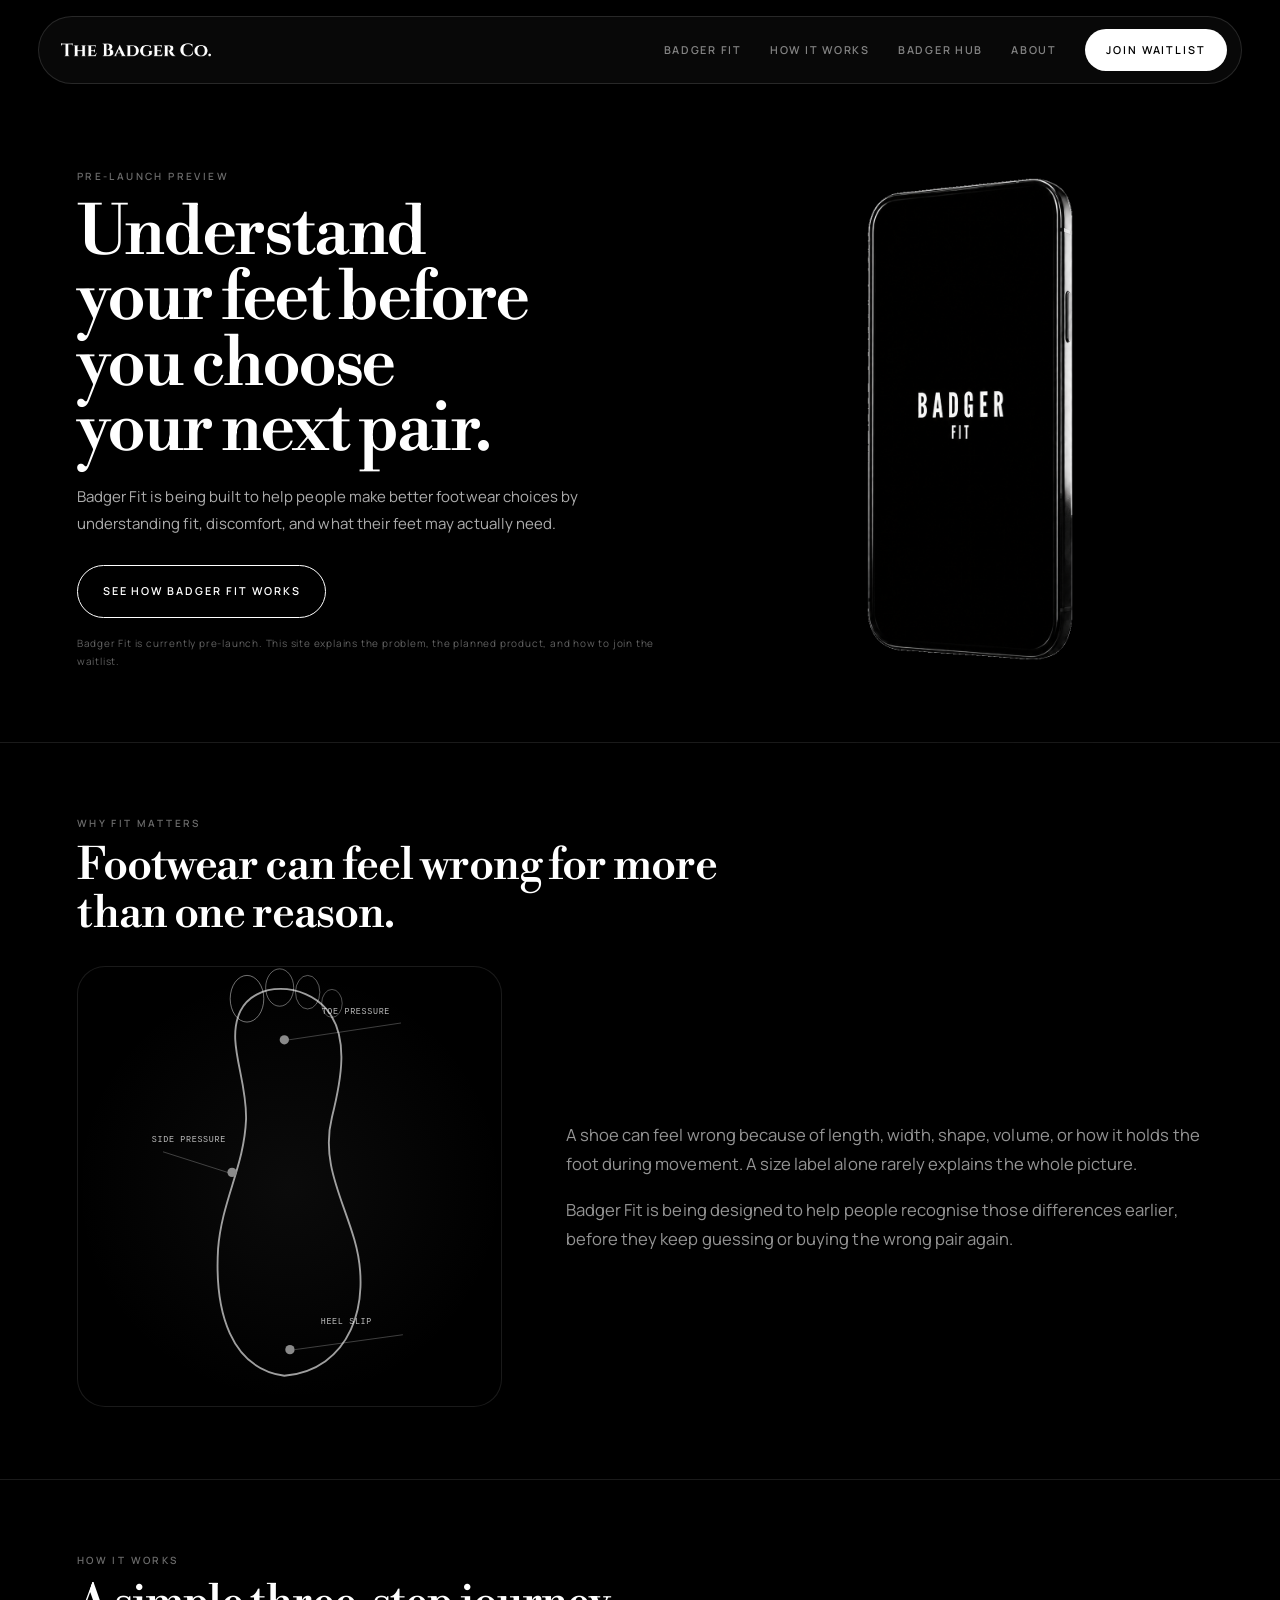
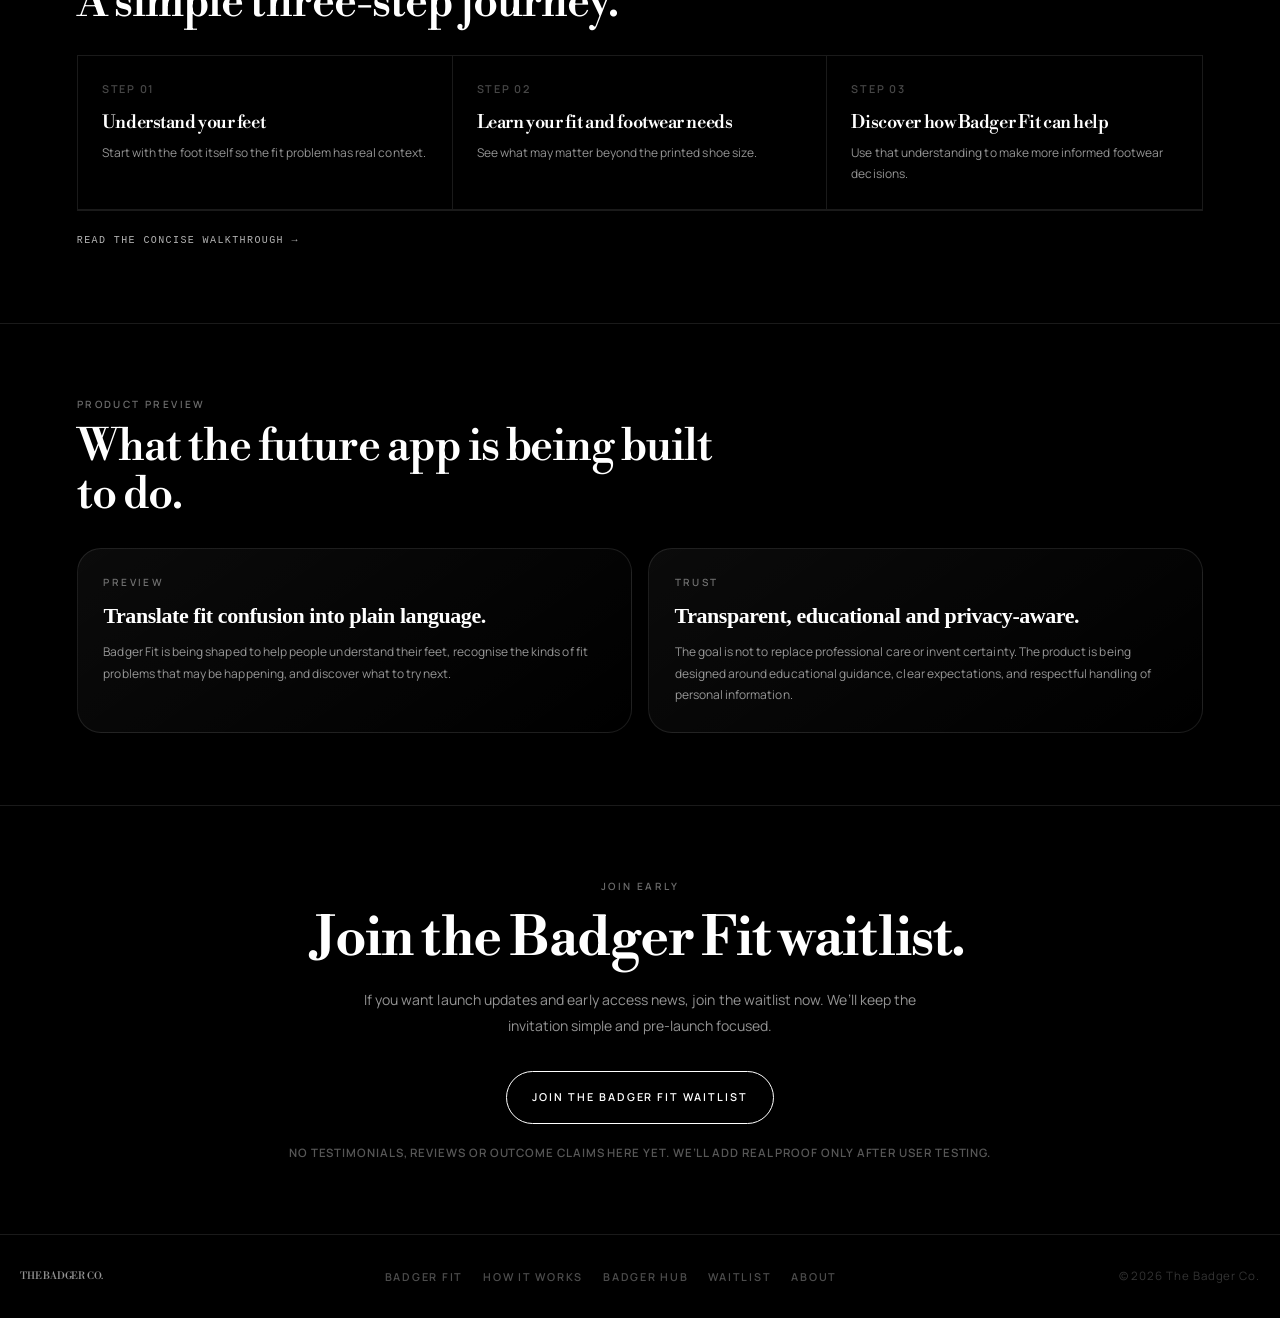
==== commit 7f806d1f: "Update typography and homepage prototype" ====
--- a/index.html
+++ b/index.html
@@ -5,54 +5,37 @@
 <meta name="viewport" content="width=device-width, initial-scale=1.0">
 <link rel="icon" type="image/png" href="apple-touch-icon.png">
 <link rel="apple-touch-icon" href="apple-touch-icon.png">
-<title>BadgerFit by The Badger Co. — Understand Your Feet. Choose Better For Them.</title>
-<meta name="description" content="BadgerFit helps you scan your foot, check an uncomfortable shoe, and get practical, rule-based fit guidance.">
+<title>Badger Fit by The Badger Co. | Understand Your Feet Before You Choose</title>
+<meta name="description" content="Badger Fit is a pre-launch footwear-fit experience designed to help people understand their feet, make better footwear choices, and join the waitlist for launch updates.">
 <meta name="robots" content="index, follow">
 <link rel="canonical" href="https://thebadgerco.in/">
-<meta property="og:title" content="BadgerFit by The Badger Co. — Understand Your Feet. Choose Better For Them.">
-<meta property="og:description" content="Scan your foot, check an uncomfortable shoe and receive practical fit guidance — all from your phone.">
+<meta property="og:title" content="Badger Fit by The Badger Co.">
+<meta property="og:description" content="Understand your feet, learn what fit needs may matter, and join the Badger Fit waitlist.">
 <meta property="og:url" content="https://thebadgerco.in/">
 <meta property="og:type" content="website">
 <script type="application/ld+json">
 {
   "@context":"https://schema.org",
-  "@type":"SoftwareApplication",
-  "name":"BadgerFit",
-  "applicationCategory":"LifestyleApplication",
-  "operatingSystem":"Web",
-  "url":"https://badger-eight.vercel.app/",
-  "description":"A foot-scanning and shoe fit-check tool that provides estimated measurements and educational footwear guidance.",
+  "@type":"WebPage",
+  "name":"Badger Fit by The Badger Co.",
+  "description":"A pre-launch footwear-fit experience designed to help people understand their feet and make better footwear choices.",
   "publisher":{"@type":"Organization","name":"The Badger Co.","url":"https://thebadgerco.in/"}
 }
 </script>
-<script type="application/ld+json">
-{
-  "@context":"https://schema.org",
-  "@type":"FAQPage",
-  "mainEntity":[
-    {"@type":"Question","name":"What is BadgerFit?","acceptedAnswer":{"@type":"Answer","text":"BadgerFit is a foot-scan and shoe Fit Check tool that turns estimated measurements or shoe-specific answers into practical, rule-based footwear guidance."}},
-    {"@type":"Question","name":"Should I scan or use Fit Check?","acceptedAnswer":{"@type":"Answer","text":"Scan to build an estimated foot profile. Use Fit Check when one particular shoe feels uncomfortable and you want a focused plan."}},
-    {"@type":"Question","name":"What do I need for the BadgerFit scan?","acceptedAnswer":{"@type":"Answer","text":"You need one A4 sheet, a phone camera, suitable lighting and a BadgerFit account."}},
-    {"@type":"Question","name":"Is BadgerFit medical advice?","acceptedAnswer":{"@type":"Answer","text":"No. BadgerFit provides educational fit and footwear guidance, not medical advice or diagnosis."}}
-  ]
-}
-</script>
 <link rel="preconnect" href="https://fonts.googleapis.com">
-<link href="https://fonts.googleapis.com/css2?family=Playfair+Display:ital,wght@0,700;0,900;1,400;1,700&family=IBM+Plex+Mono:wght@300;400;500&family=Inter:wght@300;400;500&display=swap" rel="stylesheet">
+<link href="https://fonts.googleapis.com/css2?family=Libre+Bodoni:ital,wght@0,400;0,500;0,700;1,400&family=Manrope:wght@400;500;600;700&display=swap" rel="stylesheet">
 <style>
 *{box-sizing:border-box;margin:0;padding:0}
-:root{--blk:#000;--wht:#fff;--rule:rgba(255,255,255,.1);--muted:rgba(255,255,255,.5);--dim:rgba(255,255,255,.2);--grey:#8A8A8A}
+:root{--blk:#000;--wht:#fff;--rule:rgba(255,255,255,.1);--muted:rgba(255,255,255,.58);--grey:#8A8A8A}
 html{scroll-behavior:smooth}
-@media (prefers-reduced-motion:reduce){html{scroll-behavior:auto}*{animation-duration:.01ms!important;animation-iteration-count:1!important;transition-duration:.01ms!important}}
+@media(prefers-reduced-motion:reduce){html{scroll-behavior:auto}*{animation-duration:.01ms!important;animation-iteration-count:1!important;transition-duration:.01ms!important}}
 body{background:var(--blk);color:var(--wht);font-family:'Inter',sans-serif;overflow-x:hidden;line-height:1.5}
 .serif{font-family:'Playfair Display',serif}
 .mono{font-family:'IBM Plex Mono',monospace}
-.tag{font-family:'IBM Plex Mono',monospace;font-size:10px;letter-spacing:.38em;text-transform:uppercase;color:rgba(255,255,255,.42)}
+.tag{font-family:'IBM Plex Mono',monospace;font-size:10px;letter-spacing:.3em;text-transform:uppercase;color:rgba(255,255,255,.42)}
 a{color:inherit}
 :focus-visible{outline:1.5px solid var(--grey);outline-offset:3px}
 img,svg{max-width:100%}
-
-/* NAV */
 nav{position:fixed;top:0;left:0;right:0;z-index:100;display:flex;justify-content:space-between;align-items:center;padding:1.25rem 1.75rem;border-bottom:.5px solid var(--rule);background:rgba(0,0,0,.94);backdrop-filter:blur(8px)}
 .nav-logo{font-family:'Playfair Display',serif;font-size:11px;letter-spacing:.4em;text-transform:uppercase;color:var(--wht);text-decoration:none;flex-shrink:0}
 .nav-toggle{display:none;background:transparent;border:.5px solid var(--rule);color:var(--wht);font-family:'IBM Plex Mono',monospace;font-size:10px;letter-spacing:.15em;text-transform:uppercase;padding:.55rem .9rem;cursor:pointer}
@@ -62,385 +45,177 @@
 .nav-link:hover{color:var(--wht)}
 .nav-link::after{content:'';position:absolute;width:0;height:.5px;bottom:-3px;left:0;background:var(--wht);transition:width .3s}
 .nav-link:hover::after{width:100%}
-.nav-cta{font-family:'IBM Plex Mono',monospace;font-size:10px;letter-spacing:.2em;text-transform:uppercase;color:var(--blk);background:var(--wht);padding:.6rem 1.3rem;text-decoration:none;transition:background .2s,color .2s;white-space:nowrap}
+.nav-cta{font-family:'IBM Plex Mono',monospace;font-size:10px;letter-spacing:.18em;text-transform:uppercase;color:var(--blk);background:var(--wht);padding:.7rem 1.3rem;text-decoration:none;transition:background .2s,color .2s;white-space:nowrap;border-radius:999px}
 .nav-cta:hover{background:transparent;color:var(--wht);outline:.5px solid var(--wht)}
 .nav-close{display:none}
-@media(max-width:900px){
-  .nav-toggle{display:block}
-  .nav-panel{position:fixed;top:0;left:0;right:0;bottom:0;background:#000;flex-direction:column;justify-content:center;align-items:flex-start;padding:6rem 2rem 2rem;gap:2rem;transform:translateX(100%);transition:transform .3s ease;z-index:200}
-  .nav-panel.open{transform:translateX(0)}
-  .nav-links{flex-direction:column;gap:1.75rem;align-items:flex-start;width:100%}
-  .nav-link{font-size:14px}
-  .nav-cta{width:100%;text-align:center;padding:1.1rem}
-  .nav-close{display:block;position:absolute;top:1.5rem;right:1.75rem;background:none;border:.5px solid var(--rule);color:var(--wht);font-family:'IBM Plex Mono',monospace;font-size:10px;letter-spacing:.15em;padding:.55rem .9rem;cursor:pointer}
-}
-
-/* SHARED */
-body{padding-top:0}
-.sec{padding:5rem 1.75rem;border-bottom:.5px solid var(--rule)}
-.sec-hd{display:flex;justify-content:space-between;align-items:flex-start;margin-bottom:3rem;gap:1rem;flex-wrap:wrap}
-.sec-title{font-family:'Playfair Display',serif;font-size:clamp(24px,3.6vw,42px);font-weight:900;line-height:1.05;max-width:640px}
-.sec-n{font-family:'IBM Plex Mono',monospace;font-size:10px;color:rgba(255,255,255,.25);letter-spacing:.3em;white-space:nowrap}
-.body-copy{font-size:13px;color:var(--muted);line-height:2}
-.status-pill{display:inline-block;font-family:'IBM Plex Mono',monospace;font-size:10px;letter-spacing:.22em;text-transform:uppercase;border:.5px solid var(--rule);padding:.3rem .7rem;color:rgba(255,255,255,.5)}
-.status-pill.beta{border-color:rgba(138,138,138,.4);color:var(--grey)}
-.status-pill.planned{border-color:rgba(255,255,255,.15);color:rgba(255,255,255,.35)}
-.btn{display:inline-block;font-family:'IBM Plex Mono',monospace;font-size:10px;letter-spacing:.28em;text-transform:uppercase;padding:1rem 2rem;text-decoration:none;transition:background .2s,color .2s;border:.5px solid var(--wht);color:var(--wht);cursor:pointer;background:transparent}
+@media(max-width:900px){.nav-toggle{display:block}.nav-panel{position:fixed;top:0;left:0;right:0;bottom:0;background:#000;flex-direction:column;justify-content:center;align-items:flex-start;padding:6rem 2rem 2rem;gap:2rem;transform:translateX(100%);transition:transform .3s ease;z-index:200}.nav-panel.open{transform:translateX(0)}.nav-links{flex-direction:column;gap:1.75rem;align-items:flex-start;width:100%}.nav-link{font-size:14px}.nav-cta{width:100%;text-align:center;padding:1rem}.nav-close{display:block;position:absolute;top:1.5rem;right:1.75rem;background:none;border:.5px solid var(--rule);color:var(--wht);font-family:'IBM Plex Mono',monospace;font-size:10px;letter-spacing:.15em;padding:.55rem .9rem;cursor:pointer}}
+.hero{padding:10.5rem clamp(1.25rem,6vw,6rem) 4.5rem;border-bottom:.5px solid var(--rule)}
+.hero-inner{max-width:1160px;margin:0 auto;display:grid;grid-template-columns:minmax(0,1fr) minmax(280px,.8fr);gap:clamp(2rem,6vw,5rem);align-items:center}
+.hero-copy{max-width:640px}
+.hero-title{font-family:'Playfair Display',serif;font-size:clamp(34px,6vw,68px);font-weight:900;line-height:1.02;letter-spacing:-.03em;margin:1rem 0 1.35rem}
+.hero-sub{font-size:15px;color:rgba(255,255,255,.68);line-height:1.85;max-width:520px;margin-bottom:1.75rem}
+.hero-cta{margin-bottom:1rem}
+.hero-note{font-family:'IBM Plex Mono',monospace;font-size:10px;color:rgba(255,255,255,.38);letter-spacing:.08em;line-height:1.8}
+.prototype-wrap{display:flex;justify-content:center}
+.prototype-phone{display:block;width:min(100%,340px);height:auto;max-height:500px;object-fit:contain;filter:drop-shadow(0 28px 70px rgba(0,0,0,.5))}
+.sec{padding:4.5rem clamp(1.25rem,6vw,6rem);border-bottom:.5px solid var(--rule)}
+.sec-inner{max-width:1160px;margin:0 auto}
+.sec-hd{display:flex;justify-content:space-between;align-items:flex-start;gap:1rem;flex-wrap:wrap;margin-bottom:1.75rem}
+.sec-title{font-family:'Playfair Display',serif;font-size:clamp(26px,4vw,44px);font-weight:900;line-height:1.06;max-width:680px}
+.body-copy{font-size:14px;color:var(--muted);line-height:1.85;max-width:640px}
+.problem-layout{display:grid;grid-template-columns:minmax(250px,.8fr) minmax(0,1.2fr);gap:clamp(1.5rem,5vw,4rem);align-items:center}
+.foot-map{min-height:340px;display:grid;place-items:center;border:1px solid var(--rule);border-radius:28px;background:radial-gradient(circle at center,rgba(138,138,138,.08),transparent 70%)}
+.foot-map svg{width:min(280px,78%);height:auto;overflow:visible}.pain-dot{fill:var(--grey)}.pain-line{stroke:rgba(255,255,255,.26);stroke-width:1}.pain-text{fill:rgba(255,255,255,.72);font:9px 'IBM Plex Mono',monospace;letter-spacing:.08em;text-transform:uppercase}
+.flow{display:grid;grid-template-columns:repeat(3,1fr);border:.5px solid var(--rule);margin-top:1.5rem}
+.fc{padding:1.5rem;border-right:.5px solid var(--rule);border-bottom:.5px solid var(--rule)}
+.fc:last-child{border-right:none}
+.fn{font-family:'IBM Plex Mono',monospace;font-size:10px;color:rgba(255,255,255,.28);letter-spacing:.22em;margin-bottom:.9rem}
+.ft2{font-family:'Playfair Display',serif;font-size:18px;font-weight:700;margin-bottom:.55rem}
+.fs{font-family:'Inter',sans-serif;font-size:12px;color:rgba(255,255,255,.58);line-height:1.75}
+.text-link{display:inline-block;margin-top:1.3rem;font-family:'IBM Plex Mono',monospace;font-size:10px;letter-spacing:.14em;text-transform:uppercase;color:rgba(255,255,255,.7);text-decoration:none}
+.trust-grid{display:grid;grid-template-columns:repeat(2,1fr);gap:1rem}
+.trust-card{border:1px solid var(--rule);border-radius:24px;padding:1.6rem;background:linear-gradient(145deg,rgba(255,255,255,.045),transparent)}
+.trust-card h3{font-family:'Playfair Display',serif;font-size:22px;font-weight:700;line-height:1.1;margin:.8rem 0}
+.trust-card p{font-size:12px;color:var(--muted);line-height:1.8}
+.waitlist-shell{max-width:760px;margin:0 auto;text-align:center}
+.waitlist-title{font-family:'Playfair Display',serif;font-size:clamp(30px,5vw,54px);font-weight:900;line-height:1.06;margin:1rem 0 1.2rem}
+.waitlist-copy{font-size:14px;color:var(--muted);line-height:1.85;max-width:560px;margin:0 auto}
+.btn{display:inline-block;font-family:'IBM Plex Mono',monospace;font-size:10px;letter-spacing:.18em;text-transform:uppercase;padding:1rem 1.55rem;text-decoration:none;border:.5px solid var(--wht);border-radius:999px;color:var(--wht);background:transparent;transition:background .2s,color .2s}
 .btn:hover{background:var(--wht);color:var(--blk)}
-.btn.ghost{border-color:rgba(255,255,255,.25);color:rgba(255,255,255,.7)}
+.btn.ghost{border-color:rgba(255,255,255,.25);color:rgba(255,255,255,.76)}
 .btn.ghost:hover{border-color:var(--wht);color:var(--wht);background:transparent}
-.disclaimer{font-family:'IBM Plex Mono',monospace;font-size:10px;color:rgba(255,255,255,.32);letter-spacing:.08em;line-height:1.8}
-
-/* HERO */
-.hero{padding:11rem clamp(1.5rem,6vw,6rem) 8rem;border-bottom:.5px solid var(--rule);min-height:92vh;display:flex;align-items:center}
-.hero-inner{width:100%;max-width:1200px;margin:0 auto;display:grid;grid-template-columns:minmax(0,1.05fr) minmax(340px,.95fr);gap:clamp(3rem,8vw,8rem);align-items:center}
-.hero-copy{max-width:720px}
-.hero-title{font-family:'Playfair Display',serif;font-size:clamp(32px,6vw,64px);font-weight:900;line-height:1.03;letter-spacing:-.01em;margin:1.25rem 0 1.5rem}
-.hero-sub{font-size:14px;color:rgba(255,255,255,.6);line-height:1.9;max-width:560px;margin-bottom:2rem}
-.hero-ctas{display:flex;gap:1rem;flex-wrap:wrap;margin-bottom:2rem}
-.hero-trust{font-family:'IBM Plex Mono',monospace;font-size:10px;color:rgba(255,255,255,.35);letter-spacing:.1em;margin-bottom:1rem;line-height:1.8}
-.hero-note{opacity:.72}
-.hero-status{display:flex;gap:.6rem;flex-wrap:wrap;margin-bottom:1.5rem}
-
-/* APP VISUALS */
-.phone-stage{position:relative;min-height:530px;display:flex;align-items:center;justify-content:center}
-.phone-stage::before{content:'';position:absolute;width:410px;height:410px;border-radius:50%;background:radial-gradient(circle,rgba(138,138,138,.2),rgba(138,138,138,0) 68%);filter:blur(8px)}
-.phone{position:relative;width:270px;min-height:520px;border:1px solid rgba(255,255,255,.22);border-radius:38px;background:#0c0c0c;padding:14px;box-shadow:0 35px 90px rgba(0,0,0,.65),inset 0 0 0 1px rgba(255,255,255,.04);transform:rotate(3deg);z-index:2}
-.phone::before{content:'';display:block;width:76px;height:5px;border-radius:10px;background:rgba(255,255,255,.16);margin:2px auto 18px}
-.screen{min-height:468px;border-radius:27px;background:linear-gradient(160deg,#181818,#080808);padding:24px 18px;overflow:hidden}
-.screen-kicker{font:500 9px/1.4 'IBM Plex Mono',monospace;letter-spacing:.2em;text-transform:uppercase;color:var(--grey)}
-.screen-title{font:700 25px/1.05 'Playfair Display',serif;margin:10px 0 22px}
-.scan-frame{height:200px;border:1px solid rgba(255,255,255,.18);border-radius:18px;display:grid;place-items:center;position:relative;background:rgba(255,255,255,.02)}
-.scan-frame::before{content:'';position:absolute;inset:50% 12px auto;height:1px;background:linear-gradient(90deg,transparent,var(--grey),transparent);box-shadow:0 0 16px var(--grey)}
-.foot-outline{width:74px;height:160px;border:1px solid rgba(255,255,255,.55);border-radius:48% 52% 35% 35% / 35% 35% 65% 65%;transform:rotate(-4deg);position:relative}
-.foot-outline::before{content:'';position:absolute;width:16px;height:21px;border:1px solid rgba(255,255,255,.5);border-radius:50%;top:-26px;left:2px;box-shadow:18px -6px 0 -1px #0f0f0f,18px -6px 0 0 rgba(255,255,255,.45),36px -4px 0 -2px #0f0f0f,36px -4px 0 -1px rgba(255,255,255,.4),51px 4px 0 -3px #0f0f0f,51px 4px 0 -2px rgba(255,255,255,.35)}
-.screen-checks{display:grid;gap:8px;margin-top:18px}
-.screen-check{display:flex;justify-content:space-between;font:400 9px/1.4 'IBM Plex Mono',monospace;color:rgba(255,255,255,.52)}
-.screen-check b{font-weight:400;color:#b5b5b5}
-.float-card{position:absolute;z-index:3;background:rgba(22,22,22,.93);border:1px solid rgba(255,255,255,.14);border-radius:18px;padding:18px;box-shadow:0 20px 50px rgba(0,0,0,.45);backdrop-filter:blur(12px)}
-.float-card.top{top:54px;right:-10px;width:190px}.float-card.bottom{bottom:48px;left:-12px;width:205px}
-.float-label{font:500 8px/1.4 'IBM Plex Mono',monospace;letter-spacing:.18em;text-transform:uppercase;color:rgba(255,255,255,.42);margin-bottom:8px}
-.float-value{font:700 18px/1.2 'Playfair Display',serif}.float-note{font:400 9px/1.6 'IBM Plex Mono',monospace;color:rgba(255,255,255,.48);margin-top:6px}
-.pain-layout{display:grid;grid-template-columns:.75fr 1.25fr;gap:clamp(2rem,6vw,6rem);align-items:center}
-.foot-map{min-height:420px;display:grid;place-items:center;border-radius:28px;background:radial-gradient(circle at center,rgba(138,138,138,.09),transparent 68%);position:relative}
-.foot-map svg{width:min(260px,80%);height:auto;overflow:visible}.pain-dot{fill:var(--grey)}.pain-line{stroke:rgba(255,255,255,.25);stroke-width:1}.pain-text{fill:rgba(255,255,255,.7);font:9px 'IBM Plex Mono',monospace;letter-spacing:.08em;text-transform:uppercase}
-.app-story{display:grid;grid-template-columns:.9fr 1.1fr;gap:clamp(3rem,8vw,8rem);align-items:center}
-.app-screens{display:grid;grid-template-columns:1fr 1fr;gap:14px;align-items:start}
-.mini-screen{border:1px solid var(--rule);border-radius:26px;background:linear-gradient(145deg,#171717,#090909);padding:22px;min-height:360px;box-shadow:0 30px 70px rgba(0,0,0,.35)}
-.mini-screen:nth-child(2){margin-top:54px}.mini-screen h3{font:700 22px/1.1 'Playfair Display',serif;margin:12px 0 24px}.metric{padding:14px 0;border-bottom:1px solid var(--rule);display:flex;justify-content:space-between;gap:1rem;font:400 9px/1.5 'IBM Plex Mono',monospace;color:rgba(255,255,255,.48)}.metric strong{color:#fff;font-weight:400}.fit-plan{padding:14px;border:1px solid var(--rule);border-radius:14px;margin-top:10px}.fit-plan b{display:block;font:500 9px/1.4 'IBM Plex Mono',monospace;color:var(--grey);text-transform:uppercase;letter-spacing:.12em;margin-bottom:7px}.fit-plan p{font-size:11px;color:var(--muted);line-height:1.6}
-.story-list{display:grid;gap:1.25rem;margin-top:2rem}.story-item{display:grid;grid-template-columns:34px 1fr;gap:1rem;align-items:start}.story-num{width:30px;height:30px;border:1px solid rgba(138,138,138,.5);border-radius:50%;display:grid;place-items:center;font:9px 'IBM Plex Mono',monospace;color:var(--grey)}.story-item h3{font:700 15px/1.2 'Playfair Display',serif;margin-bottom:.35rem}.story-item p{font-size:11px;color:var(--muted);line-height:1.7}
-.evidence-grid{display:grid;grid-template-columns:repeat(3,1fr);border:.5px solid var(--rule)}
-.evidence-card{padding:2rem;border-right:.5px solid var(--rule);min-height:220px;display:flex;flex-direction:column;justify-content:space-between;gap:1.5rem}
-.evidence-card:last-child{border-right:none}.evidence-number{font:italic 400 clamp(38px,5vw,66px)/1 'Playfair Display',serif;color:var(--grey)}
-.evidence-card p{font-size:12px;line-height:1.8;color:rgba(255,255,255,.68)}.evidence-source{font:400 9px/1.7 'IBM Plex Mono',monospace;letter-spacing:.08em;text-transform:uppercase;color:rgba(255,255,255,.42)}
-.evidence-source a{text-underline-offset:3px}.evidence-note{margin-top:1.25rem;max-width:760px}
-.faq-shell{display:grid;grid-template-columns:.72fr 1.28fr;gap:clamp(3rem,8vw,8rem);align-items:start}.faq-intro{position:sticky;top:8rem}.faq-intro p{max-width:360px;margin-top:1.25rem}
-.blog-grid{display:grid;grid-template-columns:1.2fr .9fr .9fr;gap:1rem}.blog-card{min-height:330px;border:1px solid var(--rule);border-radius:24px;padding:1.75rem;display:flex;flex-direction:column;justify-content:space-between;text-decoration:none;overflow:hidden;position:relative;background:linear-gradient(145deg,rgba(255,255,255,.055),rgba(255,255,255,.01))}.blog-card:first-child{min-height:420px}.blog-art{height:150px;border-radius:18px;background:radial-gradient(circle at 30% 40%,rgba(138,138,138,.3),transparent 28%),linear-gradient(120deg,#262626,#0d0d0d);position:relative;overflow:hidden;margin-bottom:1.5rem}.blog-art::before,.blog-art::after{content:'';position:absolute;border:1px solid rgba(255,255,255,.22);border-radius:50%}.blog-art::before{width:120px;height:120px;right:-20px;top:18px}.blog-art::after{width:70px;height:70px;right:35px;top:55px}.blog-type{font:500 9px/1.4 'IBM Plex Mono',monospace;letter-spacing:.16em;text-transform:uppercase;color:var(--grey)}.blog-card h3{font:700 clamp(18px,2vw,28px)/1.15 'Playfair Display',serif;margin:.7rem 0}.blog-card p{font-size:11px;color:var(--muted);line-height:1.7}.blog-link{font:500 9px 'IBM Plex Mono',monospace;letter-spacing:.14em;text-transform:uppercase;margin-top:1.5rem}
-
-/* GRIDS */
-.two-way-grid{display:grid;grid-template-columns:1fr 1fr;gap:0;border:.5px solid var(--rule)}
-.way-card{padding:2.25rem;display:flex;flex-direction:column;justify-content:space-between;gap:1.5rem}
-.way-card+.way-card{border-left:.5px solid var(--rule)}
-.way-title{font-family:'Playfair Display',serif;font-size:22px;font-weight:900}
-.way-body{font-size:12px;color:var(--muted);line-height:1.9}
-.way-labels{display:flex;gap:.5rem;flex-wrap:wrap}
-.way-label{font-family:'IBM Plex Mono',monospace;font-size:10px;letter-spacing:.12em;text-transform:uppercase;color:rgba(255,255,255,.32);border:.5px solid var(--rule);padding:.3rem .6rem}
-
-.audience-grid{display:grid;grid-template-columns:repeat(3,1fr);border:.5px solid var(--rule)}
-.aud-card{padding:2rem;border-right:.5px solid var(--rule);border-bottom:.5px solid var(--rule)}
-.aud-card:nth-child(3){border-right:none}
-.aud-title{font-family:'Playfair Display',serif;font-size:17px;font-weight:700;margin-bottom:1rem}
-.aud-body{font-family:'IBM Plex Mono',monospace;font-size:10.5px;color:rgba(255,255,255,.42);line-height:1.9}
-
-.problem-grid{display:grid;grid-template-columns:repeat(4,1fr);border:.5px solid var(--rule)}
-.prob-cell{padding:1.5rem;border-right:.5px solid var(--rule);border-bottom:.5px solid var(--rule);font-family:'IBM Plex Mono',monospace;font-size:10px;letter-spacing:.05em;color:rgba(255,255,255,.5)}
-
-.flow{display:grid;grid-template-columns:repeat(4,1fr);border:.5px solid var(--rule)}
-.process-flow{grid-template-columns:repeat(3,1fr)}
-.fc{padding:1.75rem 1.5rem;border-right:.5px solid var(--rule);border-bottom:.5px solid var(--rule)}
-.fn{font-family:'IBM Plex Mono',monospace;font-size:10px;color:rgba(255,255,255,.25);letter-spacing:.25em;margin-bottom:1rem}
-.ft2{font-family:'Playfair Display',serif;font-size:15px;font-weight:700;margin-bottom:.6rem}
-.fs{font-family:'IBM Plex Mono',monospace;font-size:10px;color:rgba(255,255,255,.4);line-height:1.8}
-
-.profile-card{border:.5px solid var(--rule)}
-.profile-hd{padding:1.25rem 1.75rem;border-bottom:.5px solid var(--rule);display:flex;justify-content:space-between;align-items:center;flex-wrap:wrap;gap:.5rem}
-.profile-grid{display:grid;grid-template-columns:1fr 1fr}
-.pf-row{padding:1rem 1.75rem;border-bottom:.5px solid rgba(255,255,255,.07);border-right:.5px solid rgba(255,255,255,.07);display:flex;justify-content:space-between;align-items:baseline;gap:.5rem}
-.pf-key{font-family:'IBM Plex Mono',monospace;font-size:10px;color:rgba(255,255,255,.35);letter-spacing:.1em;text-transform:uppercase}
-.pf-val{font-family:'IBM Plex Mono',monospace;font-size:10.5px;color:var(--wht);text-align:right}
-.pf-tag{font-family:'IBM Plex Mono',monospace;font-size:10px;color:rgba(255,255,255,.3);letter-spacing:.08em;display:block;margin-top:.15rem}
-
-.check-list{display:flex;flex-direction:column;border:.5px solid var(--rule)}
-.check-row{display:grid;grid-template-columns:160px 1fr;border-bottom:.5px solid var(--rule)}
-.check-row:last-child{border-bottom:none}
-.check-label{padding:1rem 1.5rem;border-right:.5px solid var(--rule);font-family:'IBM Plex Mono',monospace;font-size:10px;letter-spacing:.15em;text-transform:uppercase;color:rgba(255,255,255,.4)}
-.check-val{padding:1rem 1.5rem;font-size:11px;color:rgba(255,255,255,.6)}
-
-.guide-grid{display:grid;grid-template-columns:repeat(4,1fr);border:.5px solid var(--rule)}
-.guide-cell{padding:1.5rem;border-right:.5px solid var(--rule);border-bottom:.5px solid var(--rule)}
-.guide-title{font-family:'Playfair Display',serif;font-size:13px;font-weight:700;margin-bottom:.5rem}
-.guide-body{font-family:'IBM Plex Mono',monospace;font-size:10px;color:rgba(255,255,255,.4);line-height:1.7}
-
-.journal-two{display:grid;grid-template-columns:1fr 1fr;border:.5px solid var(--rule)}
-.journal-col{padding:2rem;border-right:.5px solid var(--rule);border-bottom:.5px solid var(--rule)}
-.journal-label{font-family:'IBM Plex Mono',monospace;font-size:10px;color:rgba(255,255,255,.35);letter-spacing:.25em;text-transform:uppercase;margin-bottom:1rem}
-.journal-item{font-family:'IBM Plex Mono',monospace;font-size:10px;color:rgba(255,255,255,.5);padding:.6rem 0;border-bottom:.5px solid rgba(255,255,255,.06)}
-.journal-item:last-child{border-bottom:none}
-
-.learn-grid{display:grid;grid-template-columns:repeat(4,1fr);border:.5px solid var(--rule)}
-.learn-cell{padding:1.5rem;border-right:.5px solid var(--rule);border-bottom:.5px solid var(--rule)}
-.learn-title{font-family:'Playfair Display',serif;font-size:13px;font-weight:700;line-height:1.4}
-
-/* FAQ */
-.faq-list{border-top:.5px solid var(--rule)}
-.faq-item{border-bottom:.5px solid var(--rule)}
-.faq-item:last-child{border-bottom:none}
-.faq-item summary{list-style:none;display:flex;justify-content:space-between;align-items:center;gap:1rem;padding:1.6rem 0;cursor:pointer;font-family:'Playfair Display',serif;font-size:clamp(15px,1.5vw,19px);font-weight:700}
-.faq-item summary::-webkit-details-marker{display:none}
-.faq-item summary::after{content:'+';font-family:'IBM Plex Mono',monospace;color:var(--grey);font-weight:400}
-.faq-item[open] summary::after{content:'–'}
-.faq-answer{max-width:700px;padding:0 3rem 1.6rem 0;font-size:12px;color:var(--muted);line-height:1.9}
-
-.priv-ledger{border:.5px solid var(--rule)}
-.priv-row{display:flex;justify-content:space-between;align-items:center;padding:1rem 1.5rem;border-bottom:.5px solid var(--rule);gap:1rem;flex-wrap:wrap}
-.priv-row:last-child{border-bottom:none}
-.priv-key{font-family:'Playfair Display',serif;font-size:13px}
-.priv-val{font-family:'IBM Plex Mono',monospace;font-size:10px;color:rgba(255,255,255,.4);letter-spacing:.08em;text-align:right}
-
-.future-block{padding:3.5rem 1.75rem;border-bottom:.5px solid var(--rule);background:rgba(255,255,255,.015)}
-.future-inner{max-width:640px}
-.future-list{display:flex;flex-wrap:wrap;gap:.5rem;margin-top:1.5rem}
-.future-chip{font-family:'IBM Plex Mono',monospace;font-size:10px;letter-spacing:.1em;text-transform:uppercase;border:.5px solid var(--rule);padding:.4rem .8rem;color:rgba(255,255,255,.4)}
-
-.final-cta{padding:5rem 1.75rem;text-align:center}
-.brand-signature{width:min(100%,460px);height:64px;margin:0 auto 2rem;background:url('bflogo.png') center/contain no-repeat;filter:invert(1)}
-.final-title{font-family:'Playfair Display',serif;font-size:clamp(26px,4.5vw,46px);font-weight:900;line-height:1.1;margin-bottom:2rem;max-width:700px;margin-left:auto;margin-right:auto}
-.final-ctas{display:flex;gap:1rem;justify-content:center;flex-wrap:wrap;margin-bottom:1.5rem}
-
-footer{padding:2rem 1.75rem;display:flex;justify-content:space-between;align-items:center;border-top:.5px solid var(--rule);flex-wrap:wrap;gap:1rem}
+.disclaimer{font-family:'IBM Plex Mono',monospace;font-size:10px;color:rgba(255,255,255,.34);letter-spacing:.08em;line-height:1.8}
+footer{padding:2rem 1.25rem;display:flex;justify-content:space-between;align-items:center;border-top:.5px solid var(--rule);flex-wrap:wrap;gap:1rem}
 .ft-logo{font-family:'Playfair Display',serif;font-size:10px;letter-spacing:.35em;text-transform:uppercase;color:var(--muted)}
-.ft-links{display:flex;gap:1.5rem;flex-wrap:wrap}
-.ft-link{font-family:'IBM Plex Mono',monospace;font-size:10px;letter-spacing:.12em;text-transform:uppercase;color:rgba(255,255,255,.3);text-decoration:none;transition:color .2s}
-.ft-link:hover{color:var(--wht)}
-.ft-copy{font-family:'IBM Plex Mono',monospace;font-size:10px;color:rgba(255,255,255,.2);letter-spacing:.08em}
-
+.ft-links{display:flex;gap:1.25rem;flex-wrap:wrap}
+.ft-link{font-family:'IBM Plex Mono',monospace;font-size:10px;letter-spacing:.12em;text-transform:uppercase;color:rgba(255,255,255,.3);text-decoration:none}
+.ft-copy{font-family:'IBM Plex Mono',monospace;font-size:10px;color:rgba(255,255,255,.2)}
 .reveal{opacity:1;transform:none}
 .js-reveal .reveal{opacity:0;transform:translateY(14px);transition:opacity .8s ease,transform .8s ease}
 .js-reveal .reveal.vis{opacity:1;transform:none}
-
-@media(max-width:900px){
-  .hero{padding-top:9rem}.hero-inner,.pain-layout,.app-story,.faq-shell,.blog-grid,.evidence-grid,.two-way-grid,.audience-grid,.problem-grid,.flow,.profile-grid,.guide-grid,.journal-two,.learn-grid{grid-template-columns:1fr}
-  .phone-stage{min-height:500px}.float-card.top{right:0}.float-card.bottom{left:0}.faq-intro{position:static}.mini-screen:nth-child(2){margin-top:0}.blog-card,.blog-card:first-child{min-height:320px}
-  .way-card+.way-card{border-left:none;border-top:.5px solid var(--rule)}
-  .aud-card,.fc,.journal-col,.prob-cell,.guide-cell,.learn-cell,.pf-row{border-right:none!important}
-  .check-row{grid-template-columns:1fr}
-  .check-label{border-right:none;border-bottom:.5px solid var(--rule)}
-  .evidence-card{border-right:none;border-bottom:.5px solid var(--rule);min-height:0}.evidence-card:last-child{border-bottom:none}
-}
-@media(max-width:560px){.phone{width:235px;min-height:480px}.screen{min-height:428px}.float-card{transform:scale(.86)}.float-card.top{right:-18px}.float-card.bottom{left:-18px}.app-screens{grid-template-columns:1fr}.mini-screen{min-height:300px}}
-
-/* Accessibility refinements */
+@media(max-width:900px){.hero-inner,.problem-layout,.trust-grid,.flow{grid-template-columns:1fr}.hero{padding-top:8.75rem}.prototype-phone{width:min(100%,280px)}.foot-map{min-height:280px}.fc,.trust-card{border-right:none}}
+@media(max-width:560px){.hero,.sec{padding-left:1rem;padding-right:1rem}.hero-sub,.body-copy,.waitlist-copy{font-size:13px}.hero-cta .btn,.waitlist-shell .btn{width:100%;text-align:center}.ft-links{gap:1rem}}
 .nav-toggle,.nav-close{min-width:44px;min-height:44px}
-.tag,.sec-n,.disclaimer,.ft-link,.ft-copy,.status-pill.planned,.cat-status,.pf-note,.pf-tag,.way-label,.hero-trust,.fn,.journal-label,.priv-val,.aud-body,.guide-body,.future-chip,.check-label,.flow-arrow,.h-arrow,.val-body{color:rgba(255,255,255,.62)}
-/* Premium floating navigation and generous rhythm */
-.sec{padding:7rem clamp(1.5rem,6vw,6rem)}
-.sec>*{max-width:1200px;margin-left:auto;margin-right:auto}
-.future-block{padding:6rem clamp(1.5rem,6vw,6rem)}
-.future-inner{max-width:1200px;margin:0 auto}
-@media(min-width:901px){nav{top:1rem;left:clamp(1rem,3vw,2.5rem);right:clamp(1rem,3vw,2.5rem);max-width:1280px;margin:0 auto;padding:.78rem .85rem .78rem 1.35rem;border:1px solid rgba(255,255,255,.13);border-radius:999px;background:rgba(10,10,10,.84);box-shadow:0 16px 48px rgba(0,0,0,.28)}.nav-link{letter-spacing:.12em}.nav-cta{padding:.78rem 1.35rem;border-radius:999px}}
 @media(max-width:900px){.nav-panel{visibility:hidden}.nav-panel.open{visibility:visible}.nav-link{min-height:44px;display:flex;align-items:center}.ft-link{min-height:44px;display:inline-flex;align-items:center}}
-@media(max-width:900px){nav{top:.75rem;left:.75rem;right:.75rem;padding:.7rem 1rem;border:1px solid rgba(255,255,255,.13);border-radius:16px;background:rgba(10,10,10,.92)}.nav-panel{border-radius:0}.sec{padding:5rem 1.5rem}}
 @media(prefers-reduced-motion:reduce){html{scroll-behavior:auto!important}}
-/* Official The Badger Co. logo */
+@media(min-width:901px){nav{top:1rem;left:clamp(1rem,3vw,2.5rem);right:clamp(1rem,3vw,2.5rem);max-width:1280px;margin:0 auto;padding:.78rem .85rem .78rem 1.35rem;border:1px solid rgba(255,255,255,.13);border-radius:999px;background:rgba(10,10,10,.84);box-shadow:0 16px 48px rgba(0,0,0,.28)}}
+@media(max-width:900px){nav{top:.75rem;left:.75rem;right:.75rem;padding:.7rem 1rem;border:1px solid rgba(255,255,255,.13);border-radius:16px;background:rgba(10,10,10,.92)}.nav-panel{border-radius:0}}
 .nav-logo{display:block;width:150px;height:38px;flex:0 0 150px;background:url("bflogo.png") center/contain no-repeat;font-size:0!important;letter-spacing:0!important;overflow:hidden}
 </style>
+<link rel="stylesheet" href="site-overrides.css">
 </head>
 <body>
-
 <nav>
   <a href="index.html" class="nav-logo serif" aria-label="The Badger Co. home"><img src="bflogo.png" alt="The Badger Co."></a>
   <button id="navToggle" class="nav-toggle mono" aria-expanded="false" aria-controls="navPanel" aria-label="Open navigation menu">Menu</button>
   <div id="navPanel" class="nav-panel">
     <button id="navClose" class="nav-close mono" aria-label="Close navigation menu">Close ✕</button>
     <div class="nav-links">
-      <a href="badgerfit.html" class="nav-link mono">BadgerFit</a>
-      <a href="badgerfit.html#fit-check" class="nav-link mono">Fit Check</a>
+      <a href="badgerfit.html" class="nav-link mono">Badger Fit</a>
       <a href="how-it-works.html" class="nav-link mono">How It Works</a>
-      <a href="learn.html" class="nav-link mono">Learn</a>
-      <a href="learn.html#research-library" class="nav-link mono">Research</a>
+      <a href="badger-hub.html" class="nav-link mono">Badger Hub</a>
       <a href="about.html" class="nav-link mono">About</a>
     </div>
-    <a href="https://badger-eight.vercel.app/" class="nav-cta mono">Open BadgerFit</a>
+    <a href="waitlist.html" class="nav-cta mono">Join Waitlist</a>
   </div>
 </nav>
-
-<!-- 1. HERO -->
 <section class="hero">
   <div class="hero-inner">
     <div class="hero-copy">
-      <div class="tag">BadgerFit by The Badger Co.</div>
-      <h1 class="hero-title serif">UNDERSTAND YOUR FEET.<br>CHOOSE BETTER FOR THEM.</h1>
-      <p class="hero-sub">Scan your foot or check one uncomfortable shoe. BadgerFit turns what you see and feel into practical footwear guidance.</p>
-      <div class="hero-ctas">
-        <a href="https://badger-eight.vercel.app/" class="btn mono">Open BadgerFit</a>
-        <a href="https://badger-eight.vercel.app/" class="btn ghost mono">Explore Fit Check</a>
-      </div>
-      <p class="hero-trust mono">For training, long hours on your feet and everyday commuting. <span class="hero-note">Educational guidance—not a medical diagnosis.</span></p>
-    </div>
-    <div class="phone-stage" aria-label="Illustrative preview of the BadgerFit scan interface">
-      <div class="float-card top"><div class="float-label">After a valid scan</div><div class="float-value">Fit profile</div><div class="float-note">Estimated length, width and sizing context.</div></div>
-      <div class="phone"><div class="screen"><div class="screen-kicker">Guided scan</div><div class="screen-title">Position your foot.</div><div class="scan-frame"><div class="foot-outline"></div></div><div class="screen-checks"><div class="screen-check"><span>A4 visible</span><b>Ready</b></div><div class="screen-check"><span>Foot position</span><b>Ready</b></div><div class="screen-check"><span>Lighting</span><b>Ready</b></div></div></div></div>
-      <div class="float-card bottom"><div class="float-label">No scan needed</div><div class="float-value">Fit Check</div><div class="float-note">Describe one shoe problem and get a plan.</div></div>
-    </div>
-  </div>
-</section>
-
-<!-- 2. PAIN POINTS -->
+      <div class="tag">Pre-Launch Preview</div>
+      <h1 class="hero-title serif">Understand your feet before you choose your next pair.</h1>
+      <p class="hero-sub">Badger Fit is being built to help people make better footwear choices by understanding fit, discomfort, and what their feet may actually need.</p>
+      <div class="hero-cta"><a href="how-it-works.html" class="btn mono">See How Badger Fit Works</a></div>
+      <p class="hero-note mono">Badger Fit is currently pre-launch. This site explains the problem, the planned product, and how to join the waitlist.</p>
+    </div>
+    <div class="prototype-wrap">
+      <img src="badgerfit-prototype-transparent.png" alt="BadgerFit app prototype displayed on a smartphone" class="prototype-phone">
+    </div>
+  </div>
+</section>
 <section class="sec reveal">
-  <div class="sec-hd">
-    <div><div class="tag" style="margin-bottom:.6rem">Built For People Who Deal With</div><h2 class="sec-title serif">When footwear does not feel right.</h2></div>
-  </div>
-  <div class="pain-layout">
-    <div class="foot-map" aria-label="Illustration showing common shoe discomfort areas">
-      <svg viewBox="0 0 300 470" role="img" aria-labelledby="painMapTitle"><title id="painMapTitle">Common footwear pressure and slipping areas</title>
-        <path d="M145 438 C88 430 70 370 74 302 C78 250 102 214 104 163 C105 118 82 80 98 47 C114 15 166 17 190 45 C215 74 206 121 196 161 C184 209 207 247 220 292 C240 361 215 432 145 438Z" fill="none" stroke="rgba(255,255,255,.62)" stroke-width="2"/>
-        <ellipse cx="105" cy="34" rx="18" ry="25" fill="none" stroke="rgba(255,255,255,.48)"/><ellipse cx="140" cy="22" rx="15" ry="20" fill="none" stroke="rgba(255,255,255,.42)"/><ellipse cx="170" cy="27" rx="13" ry="18" fill="none" stroke="rgba(255,255,255,.38)"/><ellipse cx="196" cy="39" rx="11" ry="15" fill="none" stroke="rgba(255,255,255,.34)"/>
-        <circle class="pain-dot" cx="145" cy="78" r="5"/><line class="pain-line" x1="150" y1="78" x2="270" y2="60"/><text class="pain-text" x="185" y="50">Toe pressure</text>
-        <circle class="pain-dot" cx="89" cy="220" r="5"/><line class="pain-line" x1="84" y1="220" x2="15" y2="198"/><text class="pain-text" x="3" y="187">Side pressure</text>
-        <circle class="pain-dot" cx="151" cy="410" r="5"/><line class="pain-line" x1="156" y1="410" x2="272" y2="394"/><text class="pain-text" x="184" y="383">Heel slip</text>
-      </svg>
-    </div>
-    <div class="problem-grid">
-      <div class="prob-cell">Toe pressure</div><div class="prob-cell">Heel slipping</div><div class="prob-cell">Side pressure</div><div class="prob-cell">End-of-day fatigue</div><div class="prob-cell">Inconsistent sizing</div><div class="prob-cell">Width uncertainty</div><div class="prob-cell">Post-activity discomfort</div><div class="prob-cell">Insole confusion</div>
-    </div>
-  </div>
-</section>
-
-<!-- 3. EVIDENCE -->
-<section class="sec reveal" id="evidence">
-  <div class="sec-hd">
-    <div><div class="tag" style="margin-bottom:.6rem">Why Fit Deserves More Than One Number</div><h2 class="sec-title serif">Length is only part of the story.</h2></div>
-  </div>
-  <div class="evidence-grid">
-    <article class="evidence-card"><div class="evidence-number">1969</div><p>India's footwear sizing standard was based on European and French standards.</p><div class="evidence-source"><a href="https://www.pib.gov.in/PressReleasePage.aspx?PRID=1780053">DPIIT / PIB, 2021</a></div></article>
-    <article class="evidence-card"><div class="evidence-number">63–72%</div><p>Four studies in a review found footwear incorrectly fitted by length, width or both.</p><div class="evidence-source"><a href="https://pmc.ncbi.nlm.nih.gov/articles/PMC6064070/">Buldt &amp; Menz, 2018</a></div></article>
-    <article class="evidence-card"><div class="evidence-number">58%</div><p>The median share wearing shoes that were too narrow across studies reporting width-specific results.</p><div class="evidence-source"><a href="https://pmc.ncbi.nlm.nih.gov/articles/PMC6064070/">Peer-reviewed review</a></div></article>
-  </div>
-  <p class="disclaimer evidence-note">These external studies used different populations and fitting methods. They establish why fit deserves attention—not the accuracy or effectiveness of BadgerFit.</p>
-</section>
-
-<!-- 4. TWO WAYS -->
+  <div class="sec-inner">
+    <div class="sec-hd">
+      <div>
+        <div class="tag" style="margin-bottom:.6rem">Why Fit Matters</div>
+        <h2 class="sec-title serif">Footwear can feel wrong for more than one reason.</h2>
+      </div>
+    </div>
+    <div class="problem-layout">
+      <div class="foot-map" aria-label="Illustration showing common footwear pressure and slipping areas">
+        <svg viewBox="0 0 300 470" role="img" aria-labelledby="painMapTitle"><title id="painMapTitle">Common footwear pressure and slipping areas</title>
+          <path d="M145 438 C88 430 70 370 74 302 C78 250 102 214 104 163 C105 118 82 80 98 47 C114 15 166 17 190 45 C215 74 206 121 196 161 C184 209 207 247 220 292 C240 361 215 432 145 438Z" fill="none" stroke="rgba(255,255,255,.62)" stroke-width="2"/>
+          <ellipse cx="105" cy="34" rx="18" ry="25" fill="none" stroke="rgba(255,255,255,.48)"/><ellipse cx="140" cy="22" rx="15" ry="20" fill="none" stroke="rgba(255,255,255,.42)"/><ellipse cx="170" cy="27" rx="13" ry="18" fill="none" stroke="rgba(255,255,255,.38)"/><ellipse cx="196" cy="39" rx="11" ry="15" fill="none" stroke="rgba(255,255,255,.34)"/>
+          <circle class="pain-dot" cx="145" cy="78" r="5"/><line class="pain-line" x1="150" y1="78" x2="270" y2="60"/><text class="pain-text" x="185" y="50">Toe pressure</text>
+          <circle class="pain-dot" cx="89" cy="220" r="5"/><line class="pain-line" x1="84" y1="220" x2="15" y2="198"/><text class="pain-text" x="3" y="187">Side pressure</text>
+          <circle class="pain-dot" cx="151" cy="410" r="5"/><line class="pain-line" x1="156" y1="410" x2="272" y2="394"/><text class="pain-text" x="184" y="383">Heel slip</text>
+        </svg>
+      </div>
+      <div>
+        <p class="body-copy">A shoe can feel wrong because of length, width, shape, volume, or how it holds the foot during movement. A size label alone rarely explains the whole picture.</p>
+        <p class="body-copy" style="margin-top:1rem">Badger Fit is being designed to help people recognise those differences earlier, before they keep guessing or buying the wrong pair again.</p>
+      </div>
+    </div>
+  </div>
+</section>
 <section class="sec reveal">
-  <div class="sec-hd">
-    <div><div class="tag" style="margin-bottom:.6rem">Choose Your Starting Point</div><h2 class="sec-title serif">Scan your foot—or check one shoe.</h2></div>
-  </div>
-  <div class="two-way-grid">
-    <div class="way-card">
-      <div><div class="way-title serif">Scan My Foot</div><p class="way-body">Use an A4 sheet and your phone camera to estimate foot measurements and sizing guidance.</p></div>
-      <div><div class="way-labels" style="margin-bottom:1.25rem"><span class="way-label mono">A4 paper</span><span class="way-label mono">Camera</span><span class="way-label mono">Account</span></div><a href="https://badger-eight.vercel.app/" class="btn mono">Start Scan</a></div>
-    </div>
-    <div class="way-card">
-      <div><div class="way-title serif">Check This Shoe</div><p class="way-body">Describe what feels wrong in one shoe and receive a practical, rule-based plan.</p></div>
-      <div><div class="way-labels" style="margin-bottom:1.25rem"><span class="way-label mono">No paper</span><span class="way-label mono">No scan</span><span class="way-label mono">Account</span></div><a href="https://badger-eight.vercel.app/" class="btn mono">Start Fit Check</a></div>
-    </div>
-  </div>
-</section>
-
-<!-- 4. HOW IT WORKS -->
+  <div class="sec-inner">
+    <div class="sec-hd">
+      <div>
+        <div class="tag" style="margin-bottom:.6rem">How It Works</div>
+        <h2 class="sec-title serif">A simple three-step journey.</h2>
+      </div>
+    </div>
+    <div class="flow process-flow">
+      <div class="fc"><div class="fn mono">Step 01</div><div class="ft2 serif">Understand your feet</div><p class="fs mono">Start with the foot itself so the fit problem has real context.</p></div>
+      <div class="fc"><div class="fn mono">Step 02</div><div class="ft2 serif">Learn your fit and footwear needs</div><p class="fs mono">See what may matter beyond the printed shoe size.</p></div>
+      <div class="fc"><div class="fn mono">Step 03</div><div class="ft2 serif">Discover how Badger Fit can help</div><p class="fs mono">Use that understanding to make more informed footwear decisions.</p></div>
+    </div>
+    <a href="how-it-works.html" class="text-link">Read the concise walkthrough →</a>
+  </div>
+</section>
 <section class="sec reveal">
-  <div class="sec-hd">
-    <div><div class="tag" style="margin-bottom:.6rem">How It Works</div><h2 class="sec-title serif">Start. Understand. Adjust.</h2></div>
-  </div>
-  <div class="flow process-flow">
-    <div class="fc"><div class="fn mono">STEP 01</div><div class="ft2 serif">Choose</div><p class="fs mono">Scan your foot or check one uncomfortable shoe.</p></div>
-    <div class="fc"><div class="fn mono">STEP 02</div><div class="ft2 serif">Understand</div><p class="fs mono">See estimated measurements or a plain-language fit assessment.</p></div>
-    <div class="fc"><div class="fn mono">STEP 03</div><div class="ft2 serif">Adjust</div><p class="fs mono">Try practical next steps, then reassess how the shoe feels.</p></div>
-  </div>
-  <p style="margin-top:1.25rem"><a href="how-it-works.html" class="mono" style="font-size:10px;letter-spacing:.15em;text-transform:uppercase;color:rgba(255,255,255,.62)">See how BadgerFit works →</a></p>
-</section>
-
-<!-- 5. WHAT YOU GET -->
-<section class="sec reveal" id="profile">
-  <div class="app-story">
-    <div class="app-screens" aria-label="Illustrative BadgerFit result screens">
-      <div class="mini-screen"><div class="screen-kicker">Your profile</div><h3>Understand the measurements.</h3><div class="metric"><span>Length</span><strong>Estimated after scan</strong></div><div class="metric"><span>Width</span><strong>Estimated after scan</strong></div><div class="metric"><span>Size</span><strong>UK / India guidance</strong></div></div>
-      <div class="mini-screen"><div class="screen-kicker">Fit Check</div><h3>Know what to try next.</h3><div class="fit-plan"><b>Try first</b><p>A practical, low-effort adjustment based on your answers.</p></div><div class="fit-plan"><b>Monitor</b><p>What to notice over the next few wears.</p></div></div>
-    </div>
-    <div>
-      <div class="tag" style="margin-bottom:.6rem">Inside The App</div><h2 class="sec-title serif">Your feet, explained in plain language.</h2>
-      <div class="story-list">
-        <div class="story-item"><span class="story-num">01</span><div><h3>Estimated profile</h3><p>Length, width and sizing context after a valid scan.</p></div></div>
-        <div class="story-item"><span class="story-num">02</span><div><h3>Shoe-specific plan</h3><p>What to try, avoid and monitor when one shoe feels wrong.</p></div></div>
-        <div class="story-item"><span class="story-num">03</span><div><h3>Relevant education</h3><p>Clear explanations of the footwear features that may matter.</p></div></div>
-      </div>
-      <p class="disclaimer" style="margin-top:1.5rem">Interface visuals are illustrative. Badger Cluster remains a beta grouping—not a diagnosis or validated manufacturing standard.</p>
-    </div>
-  </div>
-</section>
-
-<!-- 6. FAQ -->
-<section class="sec reveal">
-  <div class="faq-shell">
-    <div class="faq-intro"><div class="tag" style="margin-bottom:.75rem">Frequently Asked Questions</div><h2 class="sec-title serif">Still deciding where to begin?</h2><p class="body-copy">Everything you need to know about scanning, Fit Check and your data—kept simple.</p></div>
-    <div class="faq-list">
-    <details class="faq-item"><summary>What is BadgerFit?</summary><div class="faq-answer">A foot-scan and shoe Fit Check tool that turns measurements or shoe-specific answers into practical, rule-based guidance.</div></details>
-    <details class="faq-item"><summary>Should I scan or use Fit Check?</summary><div class="faq-answer">Scan to build an estimated foot profile. Use Fit Check when one particular shoe feels uncomfortable and you want a focused plan.</div></details>
-    <details class="faq-item"><summary>What do I need for the scan?</summary><div class="faq-answer">One A4 sheet, a phone camera, suitable lighting and a BadgerFit account.</div></details>
-    <details class="faq-item"><summary>Is BadgerFit medical advice?</summary><div class="faq-answer">No. It provides educational fit and footwear guidance. Persistent, severe or unusual discomfort should be assessed by an appropriate healthcare professional.</div></details>
-    <details class="faq-item"><summary>What is a Badger Cluster?</summary><div class="faq-answer">A beta grouping based on available width and arch information. Its boundaries are still being evaluated.</div></details>
-    <details class="faq-item"><summary>How do recommendations work?</summary><div class="faq-answer">Rules connect your scan results or Fit Check answers to practical suggestions and relevant education. Some product links may be affiliate links and will be clearly identified.</div></details>
-    <details class="faq-item"><summary>Are scan images stored?</summary><div class="faq-answer">Successful scan images are processed temporarily and are not retained. Failed-scan diagnostic information is stored only with separate opt-in consent.</div></details>
-    </div>
-  </div>
-</section>
-
-<!-- 7. BLOGS -->
-<section class="sec reveal">
-  <div class="sec-hd"><div><div class="tag" style="margin-bottom:.6rem">Badger Research Library</div><h2 class="sec-title serif">Answers for the questions your feet keep asking.</h2></div></div>
-  <div class="blog-grid">
-    <a class="blog-card" href="blog-toe-box-pressure.html"><div><div class="blog-art"></div><span class="blog-type">Fit &amp; Toe Box</span><h3>Why do shoes feel tight around the toes?</h3><p>A direct guide to toe-box shape, width and what to check before sizing up.</p></div><span class="blog-link">Read guide →</span></a>
-    <a class="blog-card" href="blog-heel-slip.html"><div><span class="blog-type">Fit Check</span><h3>Why does my heel slip inside a shoe?</h3><p>Understand heel hold, shoe volume and why tighter lacing is not always the answer.</p></div><span class="blog-link">Read guide →</span></a>
-    <a class="blog-card" href="blog-measure-foot-width.html"><div><span class="blog-type">Measurements</span><h3>How do I measure foot width at home?</h3><p>A simple A4-paper method, plus the limits of measuring without a fitting.</p></div><span class="blog-link">Read guide →</span></a>
-  </div>
-  <p style="margin-top:2rem"><a href="learn.html" class="btn ghost mono">View All Guides</a></p>
-</section>
-
-<!-- 7. FUTURE FOOTWEAR -->
-<div class="future-block reveal">
-  <div class="future-inner">
-    <div class="tag" style="margin-bottom:.75rem">Long-Term Direction</div>
-    <h2 class="serif" style="font-size:clamp(22px,3.5vw,34px);font-weight:900;line-height:1.1;margin-bottom:1.25rem">BadgerFit now. Better footwear later.</h2>
-    <p class="body-copy">BadgerFit is the present product. With consent, validation and sufficient evidence, its insights may eventually inform Badger footwear.</p>
-    <p style="margin-top:1rem"><a href="about.html#future-footwear" class="mono" style="font-size:10px;letter-spacing:.15em;text-transform:uppercase;color:rgba(255,255,255,.5)">Read more on the About page →</a></p>
-  </div>
-</div>
-
-<!-- FINAL CTA -->
-<section class="final-cta reveal">
-  <div class="brand-signature" role="img" aria-label="The Badger Co."></div>
-  <div class="tag" style="margin-bottom:1rem">Start Here</div>
-  <h2 class="final-title serif">Start with what your feet are telling you.</h2>
-  <div class="final-ctas">
-    <a href="https://badger-eight.vercel.app/" class="btn mono">Start Free Foot Scan</a>
-    <a href="https://badger-eight.vercel.app/" class="btn ghost mono">Check a Shoe Problem</a>
-  </div>
-  <p class="disclaimer">Results are estimates and educational guidance, not medical advice.</p>
-</section>
-
+  <div class="sec-inner">
+    <div class="sec-hd">
+      <div>
+        <div class="tag" style="margin-bottom:.6rem">Product Preview</div>
+        <h2 class="sec-title serif">What the future app is being built to do.</h2>
+      </div>
+    </div>
+    <div class="trust-grid">
+      <article class="trust-card">
+        <div class="tag">Preview</div>
+        <h3>Translate fit confusion into plain language.</h3>
+        <p>Badger Fit is being shaped to help people understand their feet, recognise the kinds of fit problems that may be happening, and discover what to try next.</p>
+      </article>
+      <article class="trust-card">
+        <div class="tag">Trust</div>
+        <h3>Transparent, educational and privacy-aware.</h3>
+        <p>The goal is not to replace professional care or invent certainty. The product is being designed around educational guidance, clear expectations, and respectful handling of personal information.</p>
+      </article>
+    </div>
+  </div>
+</section>
+<section class="sec reveal" style="border-bottom:none">
+  <div class="waitlist-shell">
+    <div class="tag">Join Early</div>
+    <h2 class="waitlist-title serif">Join the Badger Fit waitlist.</h2>
+    <p class="waitlist-copy">If you want launch updates and early access news, join the waitlist now. We’ll keep the invitation simple and pre-launch focused.</p>
+    <a href="waitlist.html" class="btn mono" style="margin-top:2rem">Join the Badger Fit Waitlist</a>
+    <p class="disclaimer" style="margin-top:1.25rem">No testimonials, reviews or outcome claims here yet. We’ll add real proof only after user testing.</p>
+  </div>
+</section>
 <footer>
   <div class="ft-logo serif">The Badger Co.</div>
   <div class="ft-links">
-    <a href="badgerfit.html" class="ft-link mono">BadgerFit</a>
-    <a href="badgerfit.html#fit-check" class="ft-link mono">Fit Check</a>
+    <a href="badgerfit.html" class="ft-link mono">Badger Fit</a>
     <a href="how-it-works.html" class="ft-link mono">How It Works</a>
-    <a href="learn.html" class="ft-link mono">Learn</a>
-    <a href="blogs.html" class="ft-link mono">Blogs</a>
-    <a href="learn.html#research-library" class="ft-link mono">Research</a>
+    <a href="badger-hub.html" class="ft-link mono">Badger Hub</a>
+    <a href="waitlist.html" class="ft-link mono">Waitlist</a>
     <a href="about.html" class="ft-link mono">About</a>
   </div>
   <div class="ft-copy mono">© 2026 The Badger Co.</div>
 </footer>
-
 <script>
 var toggle=document.getElementById('navToggle'),panel=document.getElementById('navPanel'),closeBtn=document.getElementById('navClose');
 function openMenu(){panel.classList.add('open');toggle.setAttribute('aria-expanded','true');document.body.style.overflow='hidden';closeBtn.focus();}
--- a/site-overrides.css
+++ b/site-overrides.css
@@ -0,0 +1,503 @@
+/* Shared typography refinements */
+:root {
+  --font-display: "Libre Bodoni", "Bodoni MT", Didot, "Times New Roman", serif;
+  --font-sans: "Manrope", "Avenir Next", "Segoe UI", Arial, sans-serif;
+  --tracking-ui: 0.16em;
+  --tracking-tag: 0.24em;
+  --tracking-meta: 0.08em;
+}
+
+.nav-logo {
+  display: block;
+  position: relative;
+  width: 150px;
+  height: 40px;
+  flex: 0 0 150px;
+  overflow: hidden;
+  background: none;
+  font-size: 0;
+  letter-spacing: 0;
+}
+
+.nav-logo img {
+  position: absolute;
+  width: 100%;
+  height: auto;
+  max-width: none;
+  left: 50%;
+  top: 50%;
+  transform: translate(-50%, -50%);
+  object-fit: contain;
+  filter: invert(1);
+}
+
+body,
+button,
+input,
+select,
+textarea {
+  font-family: var(--font-sans);
+  line-height: 1.72;
+  letter-spacing: 0.003em;
+  text-rendering: optimizeLegibility;
+  -webkit-font-smoothing: antialiased;
+}
+
+.serif,
+h1,
+h2,
+h3,
+h4,
+h5,
+h6,
+.page-title,
+.sec-title,
+.hero-title,
+.screen-title,
+.float-value,
+.way-title,
+.ft2,
+.sec-title,
+.val-title,
+.col-title,
+.faq-q,
+.cat-title,
+.feature-copy h2,
+.section-head h2,
+.card h3,
+.content h2,
+.content h3,
+.check b,
+.article-head h1,
+.answer-strip h2,
+.cta h2,
+.final-title,
+.blog-card h3,
+.brand-line,
+.evidence-number,
+.page-header h1 {
+  font-family: var(--font-display);
+  letter-spacing: -0.02em;
+}
+
+.hero-title,
+.page-title,
+.article-head h1,
+.answer-strip h2,
+.cta h2,
+.final-title,
+h1 {
+  line-height: 0.96;
+  letter-spacing: -0.035em;
+  text-wrap: balance;
+}
+
+.sec-title,
+.section-head h2,
+.feature-copy h2,
+.card h3,
+.content h2,
+.content h3,
+.col-title,
+.cat-title,
+.faq-q,
+.val-title,
+.way-title,
+.blog-card h3,
+.check b,
+.ft2,
+.screen-title,
+.float-value,
+.mini-screen h3,
+.story-item h3 {
+  line-height: 1.1;
+  letter-spacing: -0.024em;
+}
+
+.mono,
+.tag,
+.nav-link,
+.nav-cta,
+.nav-toggle,
+.nav-close,
+.btn,
+.ft-link,
+.ft-copy,
+.status-pill,
+.cat-status,
+.filter,
+.read,
+.crumb,
+.meta,
+.toc-title,
+.flow-node,
+.flow-arrow,
+.screen-kicker,
+.screen-check,
+.float-label,
+.float-note,
+.fit-plan b,
+.story-num,
+.evidence-source,
+.blog-type,
+.way-label,
+.hero-trust,
+.sec-n,
+.disclaimer,
+.journal-label,
+.check-label,
+.h-node,
+.h-arrow,
+.pf-key,
+.pf-val,
+.pf-tag,
+.fn,
+.fs {
+  font-family: var(--font-sans);
+}
+
+.tag,
+.nav-link,
+.nav-cta,
+.nav-toggle,
+.nav-close,
+.btn,
+.ft-link,
+.status-pill,
+.cat-status,
+.filter,
+.read,
+.crumb,
+.meta,
+.toc-title,
+.flow-node,
+.screen-kicker,
+.float-label,
+.fit-plan b,
+.evidence-source,
+.blog-type,
+.way-label,
+.hero-trust,
+.sec-n,
+.disclaimer,
+.journal-label,
+.check-label,
+.h-node,
+.pf-key,
+.pf-tag,
+.fn {
+  text-transform: uppercase;
+  letter-spacing: var(--tracking-ui);
+}
+
+.tag {
+  letter-spacing: var(--tracking-tag);
+  font-weight: 600;
+}
+
+.nav-link,
+.nav-cta,
+.btn,
+.ft-link,
+.read,
+.cat-status,
+.filter,
+.status-pill,
+.meta,
+.crumb,
+.screen-kicker,
+.float-label,
+.fit-plan b,
+.evidence-source,
+.blog-type,
+.way-label,
+.hero-trust,
+.sec-n,
+.disclaimer,
+.journal-label,
+.check-label,
+.h-node,
+.pf-key,
+.pf-tag,
+.fn {
+  font-size: 0.68rem;
+  font-weight: 600;
+}
+
+.btn,
+.nav-cta {
+  letter-spacing: 0.18em;
+}
+
+.body-copy,
+.hero-sub,
+.page-sub,
+.lead,
+.dek,
+.learn-note,
+.faq-a,
+.content p,
+.content li,
+.card p,
+.feature-copy p,
+.answer p,
+.check span,
+.val-body,
+.page-header p,
+.faq-intro p,
+.evidence-card p,
+.story-item p,
+.fit-plan p,
+.faq-answer,
+.guide-body,
+.aud-body,
+.check-val,
+.prob-cell,
+.fs,
+.metric,
+.screen-check,
+.float-note {
+  font-family: var(--font-sans);
+  line-height: 1.78;
+}
+
+.body-copy,
+.page-sub,
+.lead,
+.dek,
+.learn-note,
+.faq-a,
+.content p,
+.content li,
+.card p,
+.feature-copy p,
+.check span,
+.val-body,
+.evidence-card p,
+.story-item p,
+.fit-plan p,
+.faq-answer,
+.guide-body,
+.aud-body,
+.check-val,
+.prob-cell {
+  font-size: clamp(0.94rem, 0.24vw + 0.87rem, 1.04rem);
+}
+
+.ft-copy,
+footer,
+.meta,
+.disclaimer,
+.evidence-source,
+.screen-check,
+.float-note,
+.journal-label,
+.check-label,
+.pf-key,
+.pf-tag,
+.hero-trust,
+.sec-n {
+  letter-spacing: var(--tracking-meta);
+}
+
+.ft-copy,
+footer,
+.meta,
+.disclaimer,
+.evidence-source {
+  font-size: 0.72rem;
+  line-height: 1.6;
+}
+
+.page-title,
+.hero-title,
+.article-head h1 {
+  font-weight: 500;
+}
+
+.sec-title,
+.section-head h2,
+.feature-copy h2,
+.card h3,
+.content h2,
+.content h3,
+.col-title,
+.cat-title,
+.faq-q,
+.val-title,
+.way-title,
+.blog-card h3,
+.check b,
+.ft2,
+.screen-title,
+.float-value,
+.mini-screen h3,
+.story-item h3 {
+  font-weight: 500;
+}
+
+.content h2,
+.content h3,
+.faq-q,
+.col-title,
+.cat-title,
+.val-title,
+.story-item h3,
+.mini-screen h3,
+.feature-copy h2,
+.blog-card h3 {
+  text-transform: none;
+}
+
+.answer p,
+.hero-sub,
+.page-sub,
+.lead,
+.dek {
+  max-width: 40rem;
+}
+
+summary,
+.toc a,
+.ft-links a,
+.nav-link,
+.nav-cta,
+.btn {
+  text-decoration-thickness: 1px;
+  text-underline-offset: 0.18em;
+}
+
+@media (max-width: 900px) {
+  .nav-logo {
+    width: 132px;
+    height: 38px;
+    flex-basis: 132px;
+  }
+
+  .hero-title,
+  .page-title,
+  .article-head h1,
+  .answer-strip h2,
+  .cta h2,
+  .final-title,
+  h1 {
+    line-height: 1;
+  }
+
+  .nav-link,
+  .nav-cta,
+  .btn,
+  .ft-link {
+    letter-spacing: 0.14em;
+  }
+}
+
+@media (max-width: 480px) {
+  .tag,
+  .nav-link,
+  .nav-cta,
+  .btn,
+  .ft-link,
+  .status-pill,
+  .cat-status,
+  .filter,
+  .read,
+  .crumb,
+  .meta,
+  .toc-title,
+  .flow-node,
+  .screen-kicker,
+  .float-label,
+  .fit-plan b,
+  .evidence-source,
+  .blog-type,
+  .way-label,
+  .hero-trust,
+  .sec-n,
+  .disclaimer,
+  .journal-label,
+  .check-label,
+  .h-node,
+  .pf-key,
+  .pf-tag,
+  .fn {
+    letter-spacing: 0.12em;
+  }
+}
+
+@media (max-width: 900px) {
+  .hero,
+  .page-header,
+  .article-hero,
+  .final-cta,
+  .answer-strip,
+  .future-block {
+    padding-left: 1.25rem;
+    padding-right: 1.25rem;
+  }
+
+  .hero-inner,
+  .pain-layout,
+  .faq-shell,
+  .two-way-grid,
+  .process-flow,
+  .problem-grid,
+  .evidence-grid,
+  .values-grid,
+  .two-col,
+  .featured-card,
+  .grid,
+  .cat-grid,
+  .layout {
+    grid-template-columns: 1fr !important;
+  }
+
+  .hero-ctas,
+  .final-ctas {
+    flex-direction: column;
+    align-items: stretch;
+  }
+
+  .hero-ctas .btn,
+  .final-ctas .btn,
+  .answer-strip .btn {
+    width: 100%;
+    text-align: center;
+  }
+
+  .problem-grid {
+    grid-template-columns: repeat(2, 1fr) !important;
+  }
+
+  .evidence-grid,
+  .values-grid {
+    border-left: 0.5px solid var(--rule);
+    border-right: 0.5px solid var(--rule);
+  }
+
+  footer {
+    align-items: flex-start;
+  }
+}
+
+@media (max-width: 560px) {
+  .sec,
+  .page-header,
+  .article-hero,
+  .hero,
+  .final-cta,
+  .answer-strip,
+  .future-block {
+    padding-left: 1rem;
+    padding-right: 1rem;
+  }
+
+  .problem-grid {
+    grid-template-columns: 1fr !important;
+  }
+
+  .ft-links,
+  .nav-links {
+    gap: 1rem;
+  }
+}
